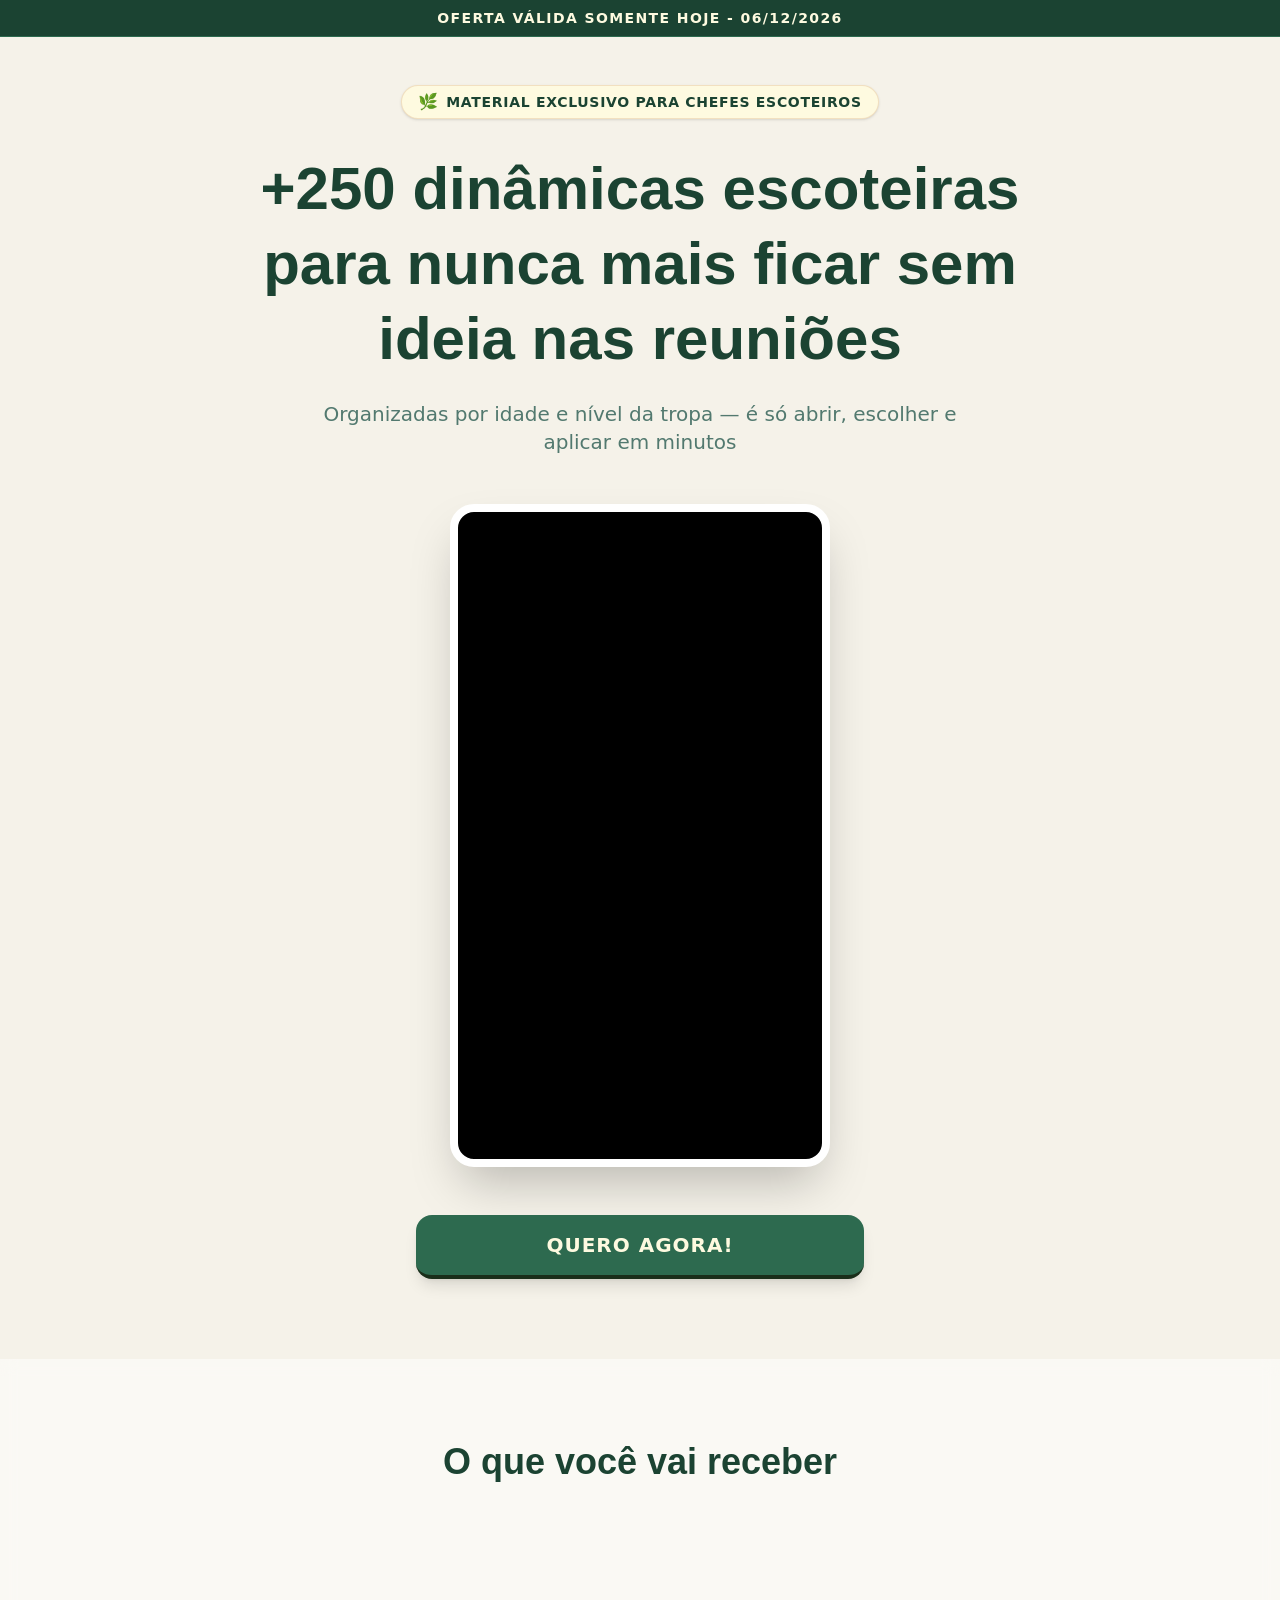
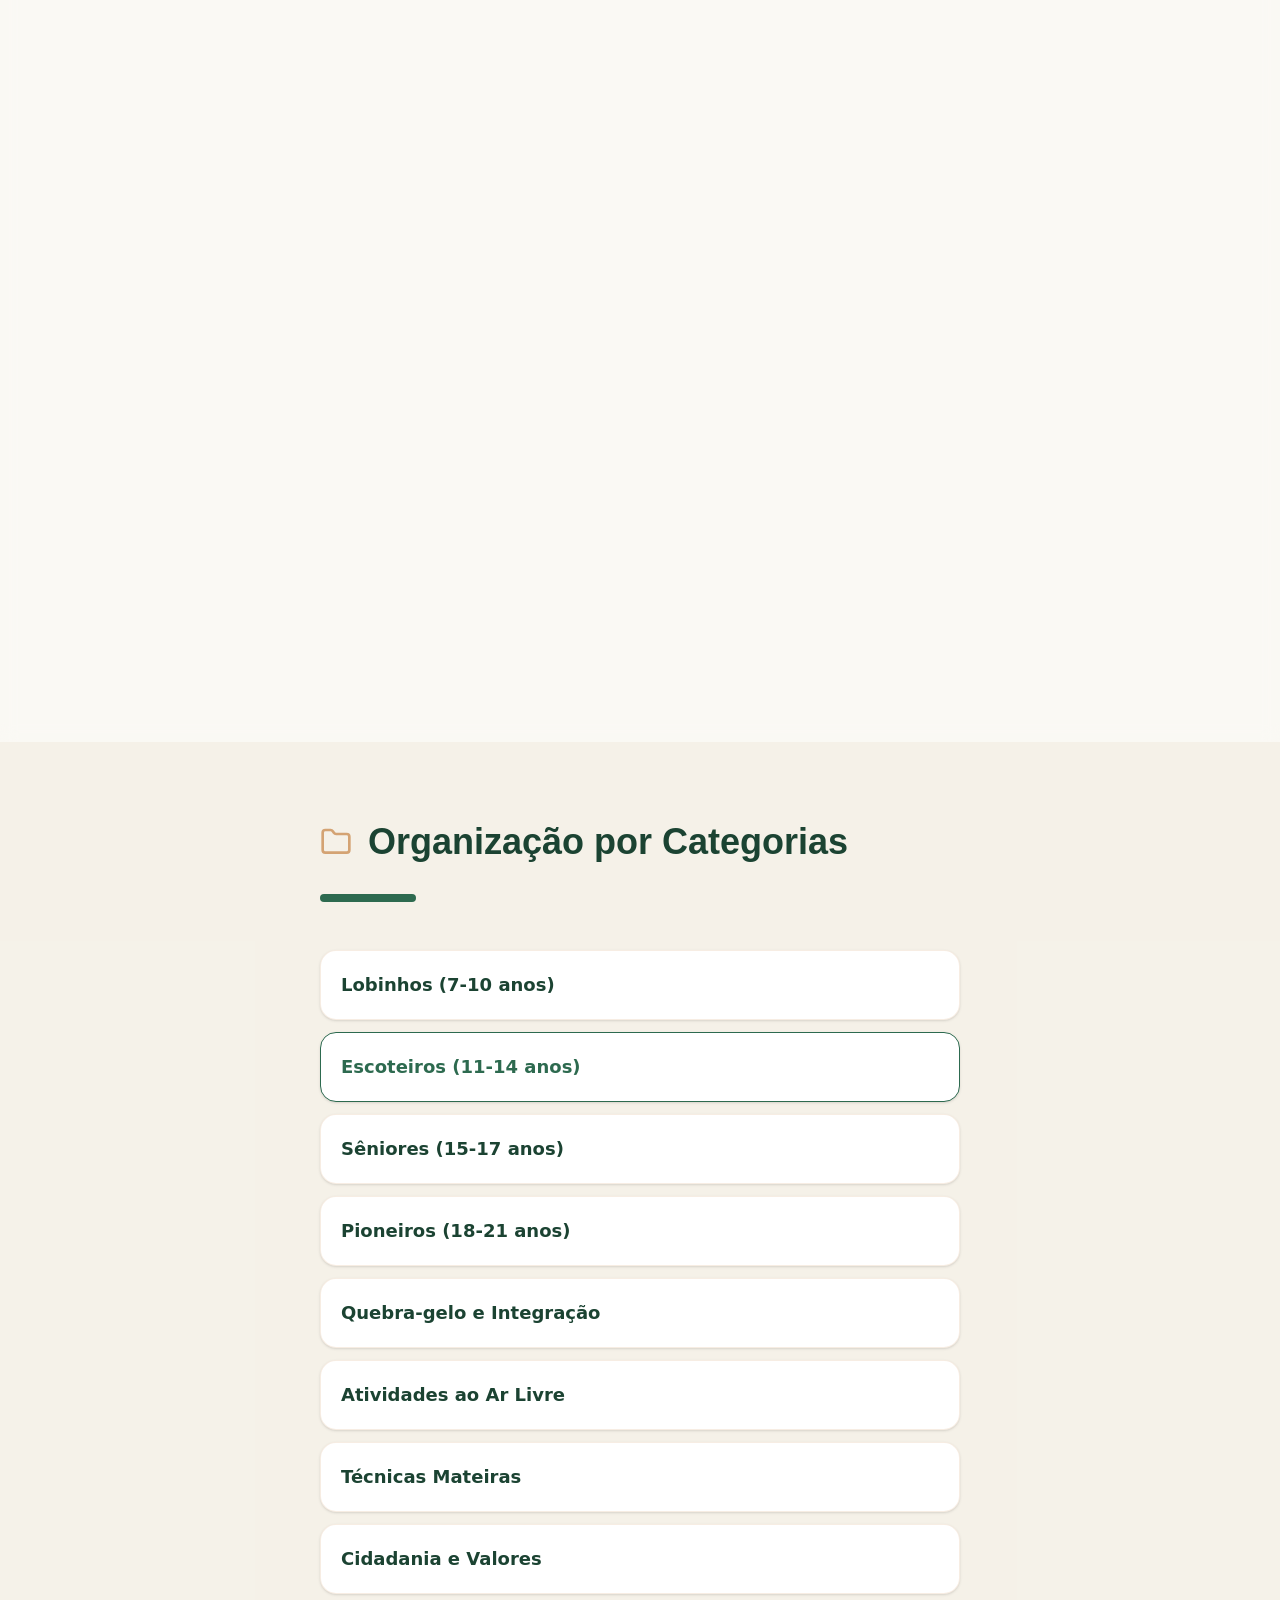
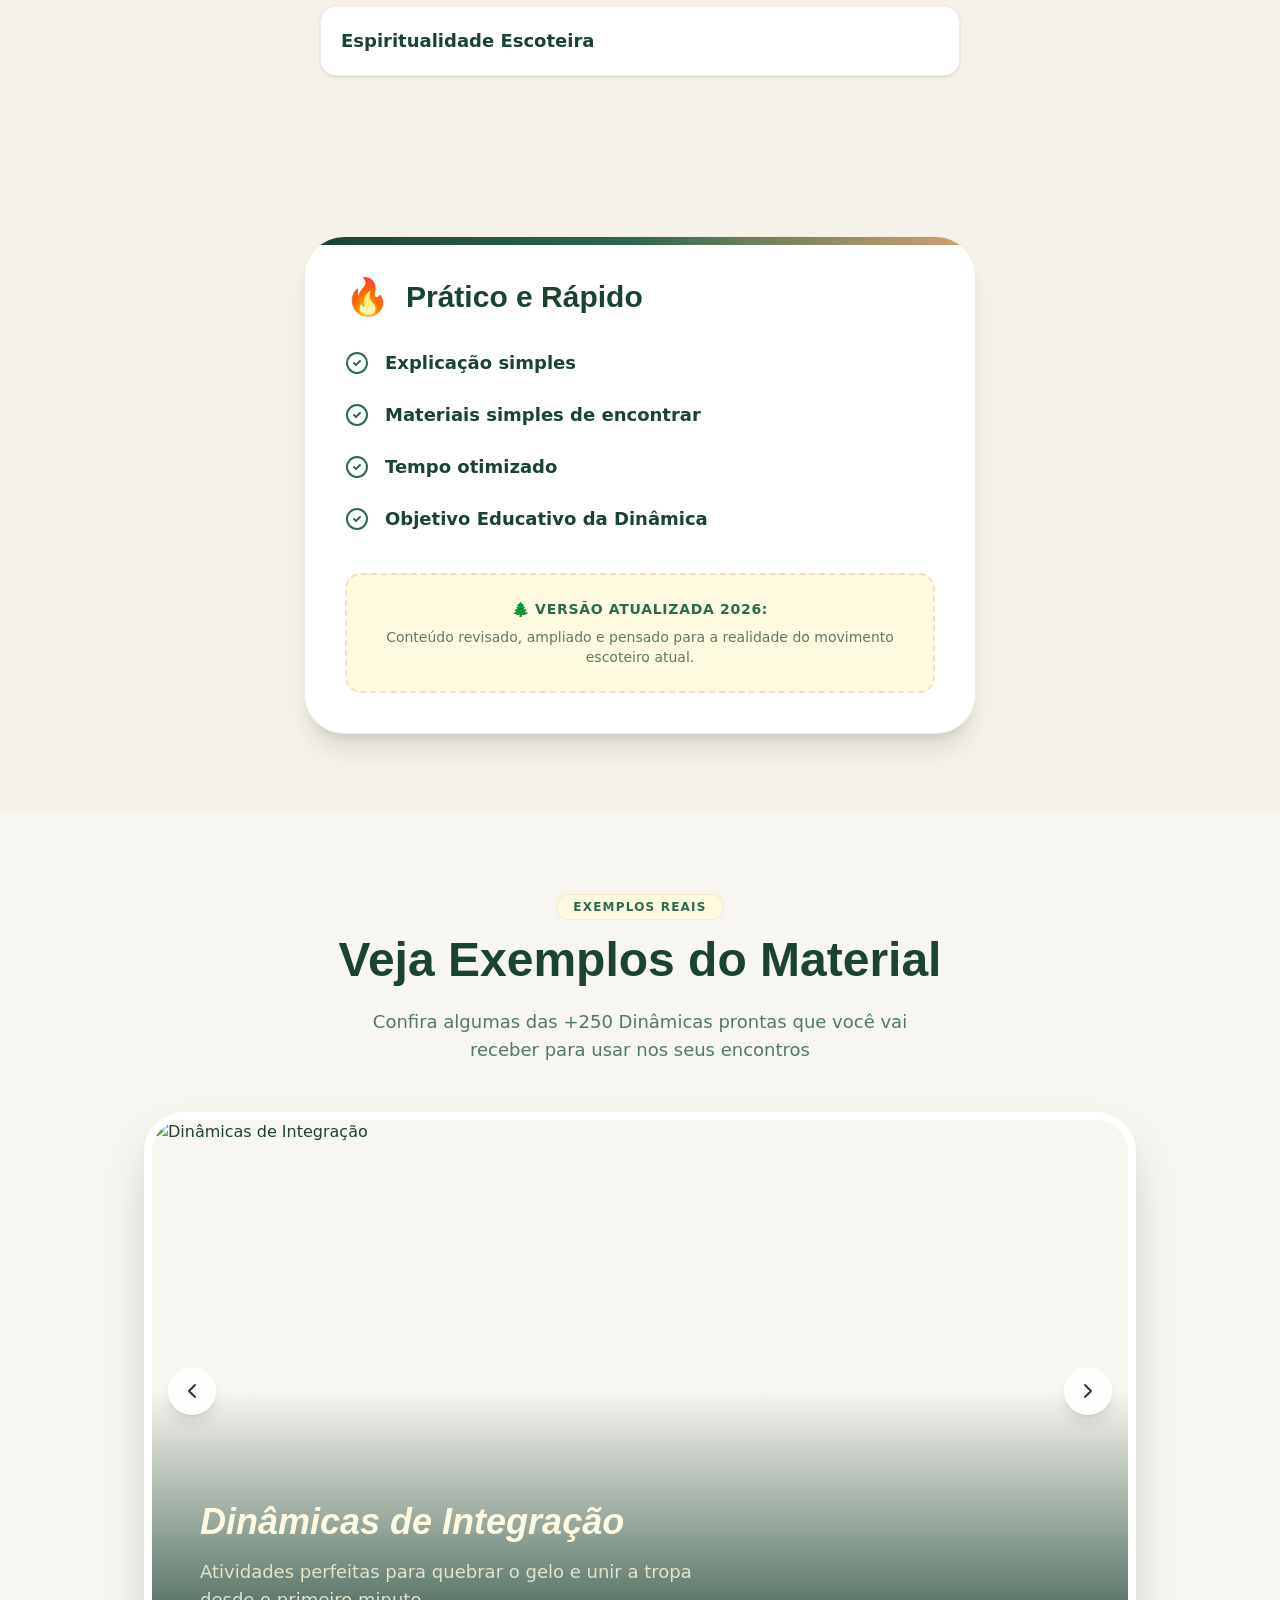
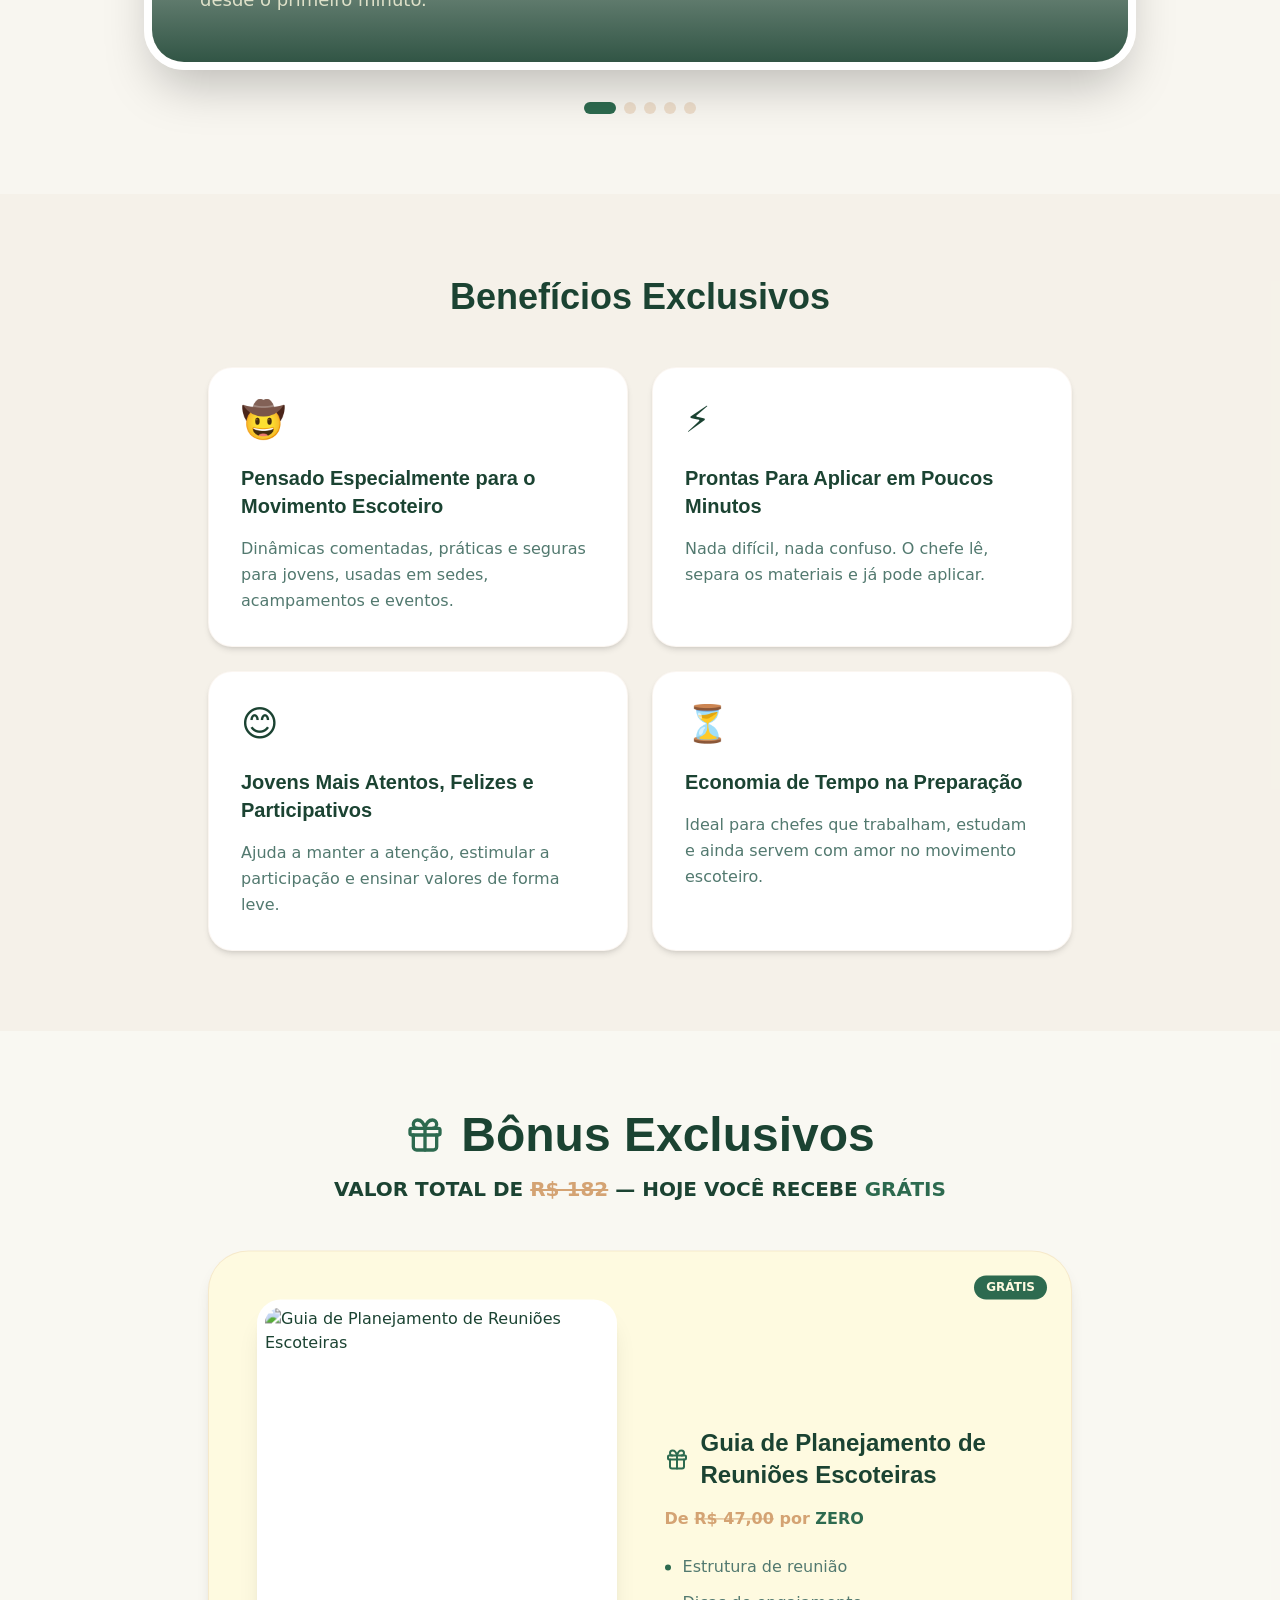
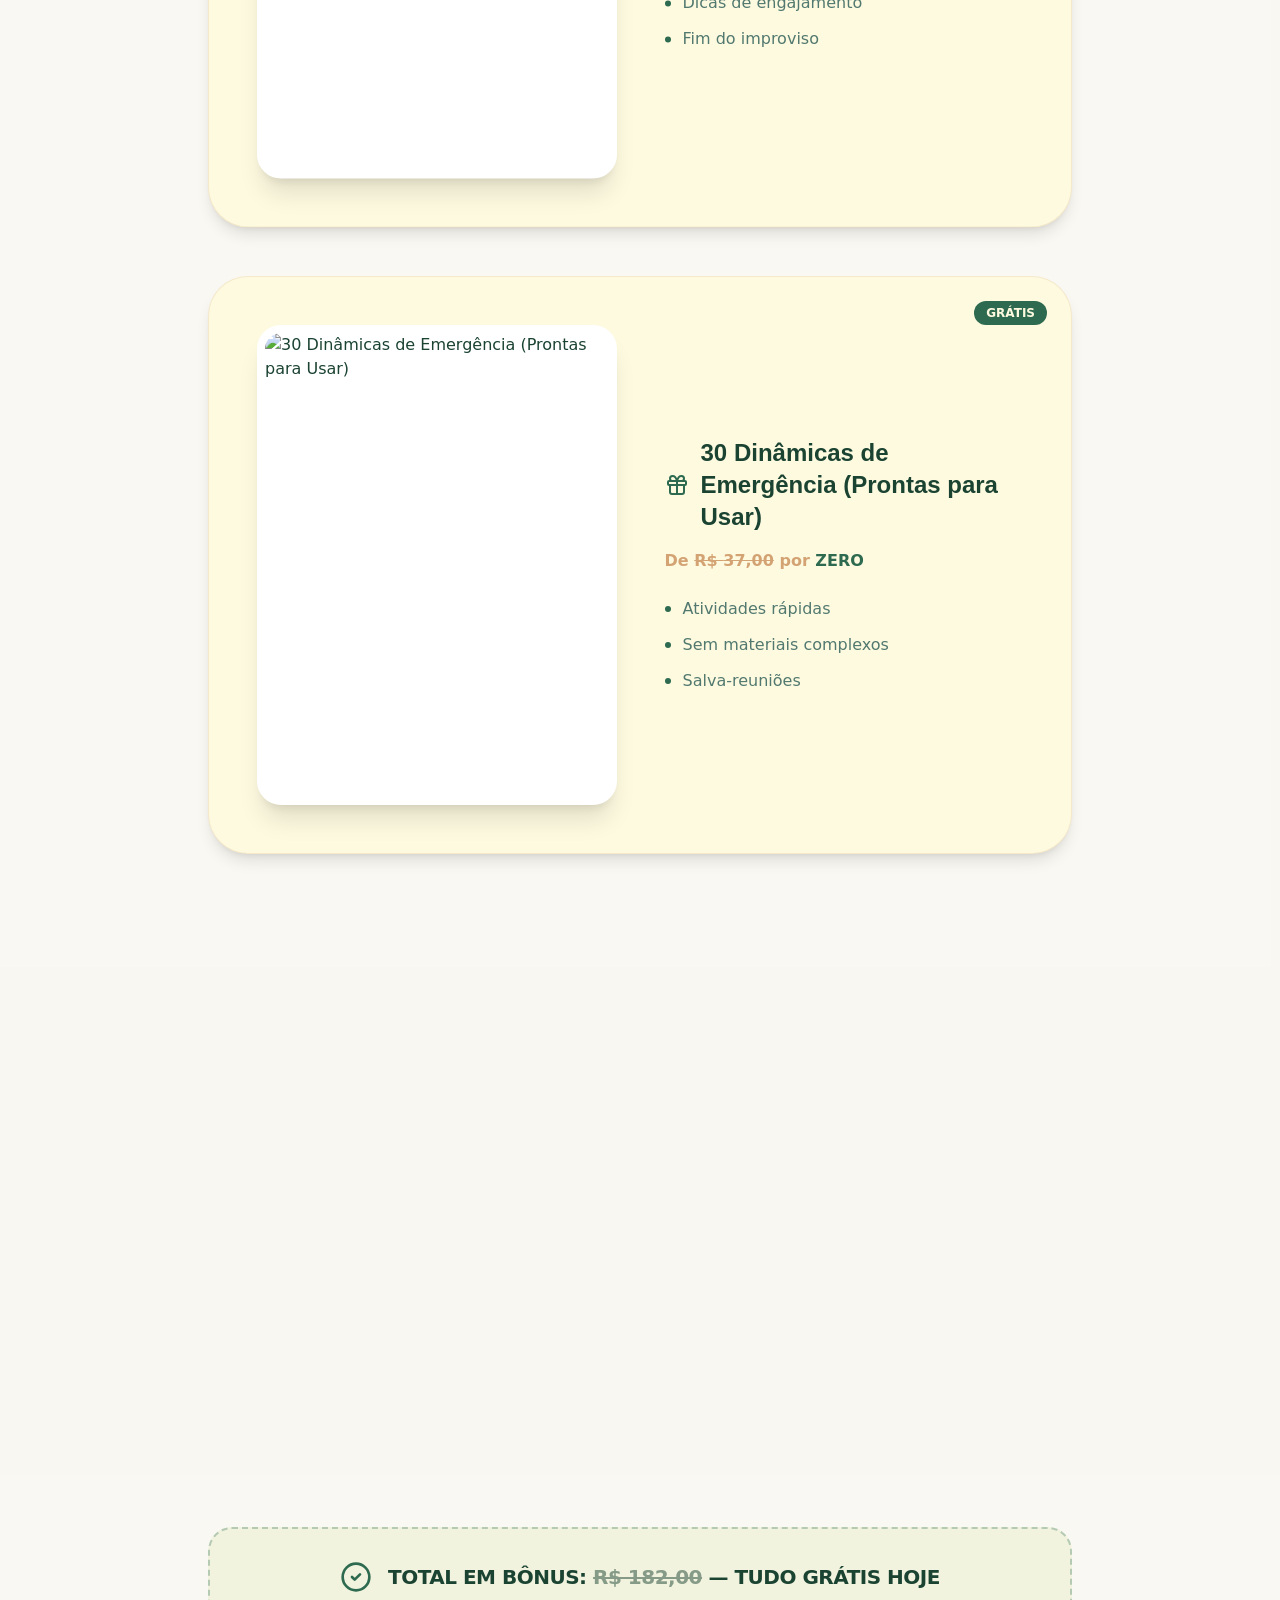
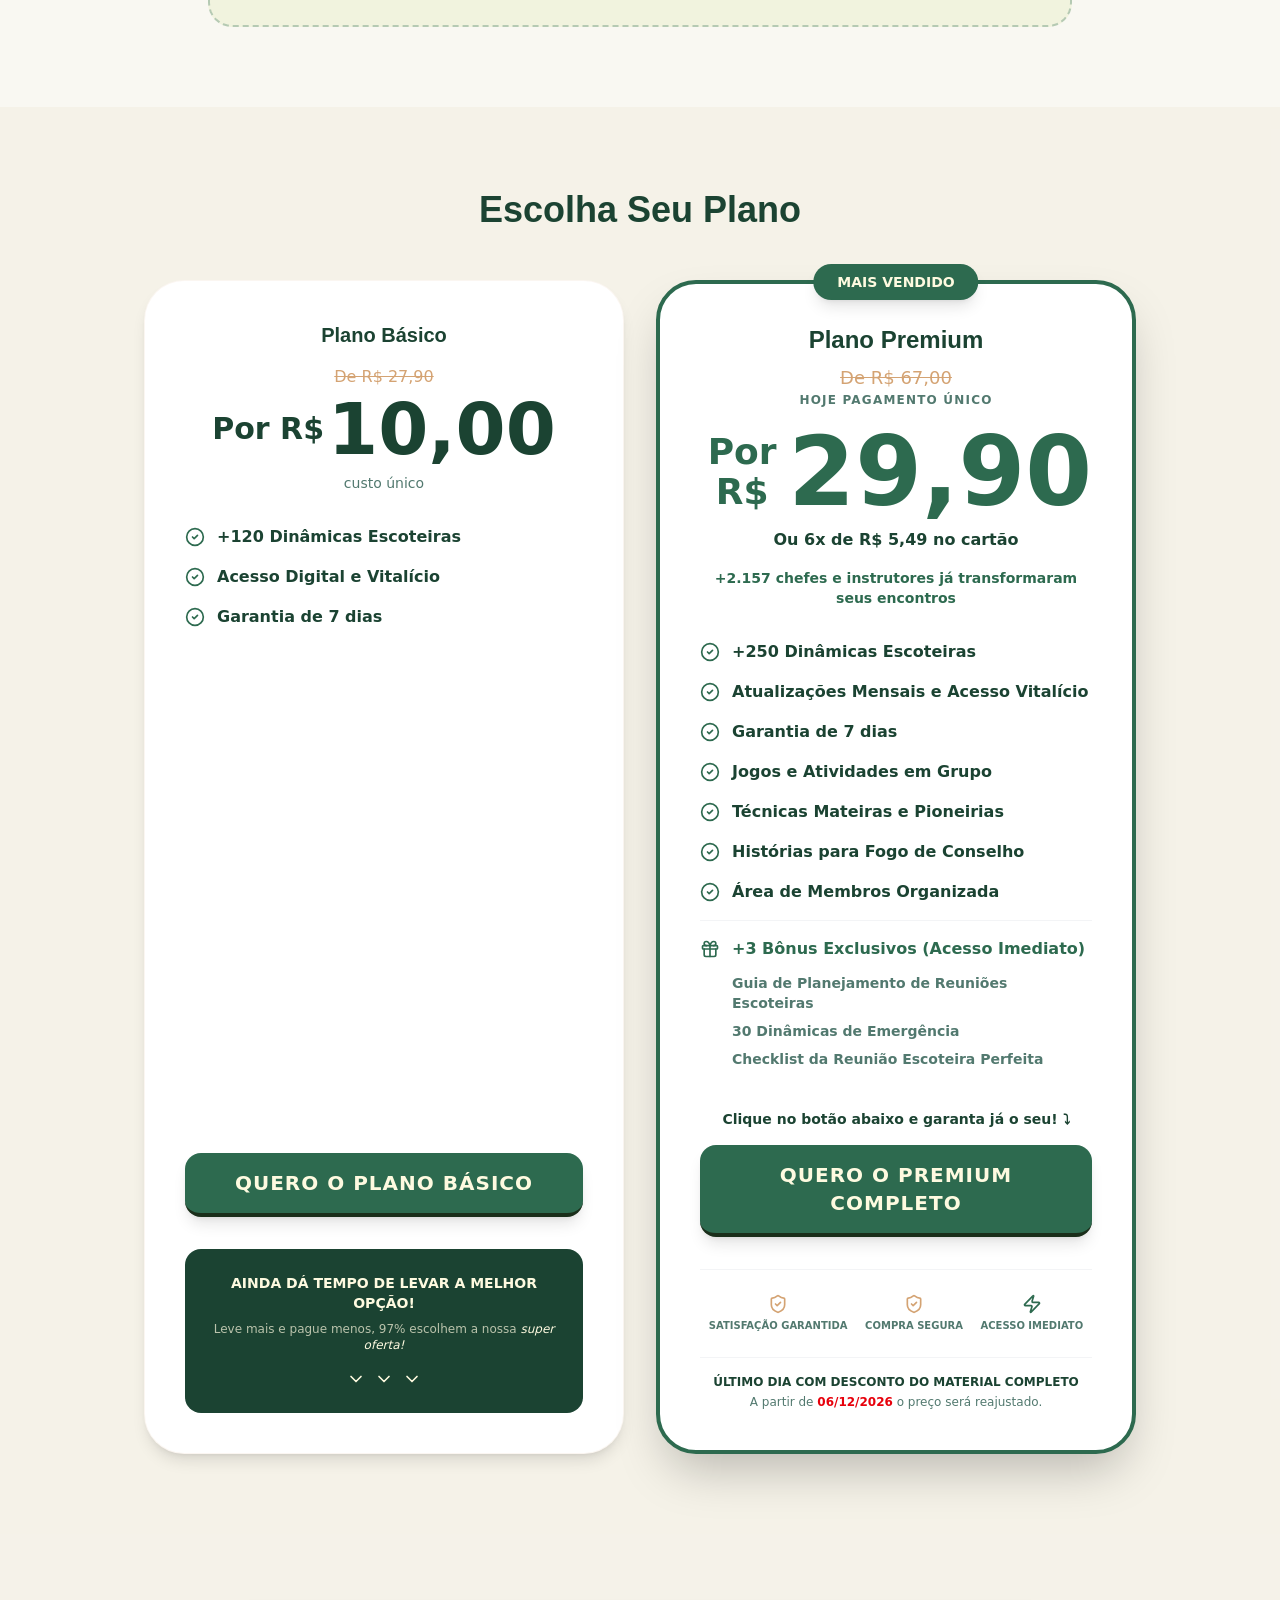
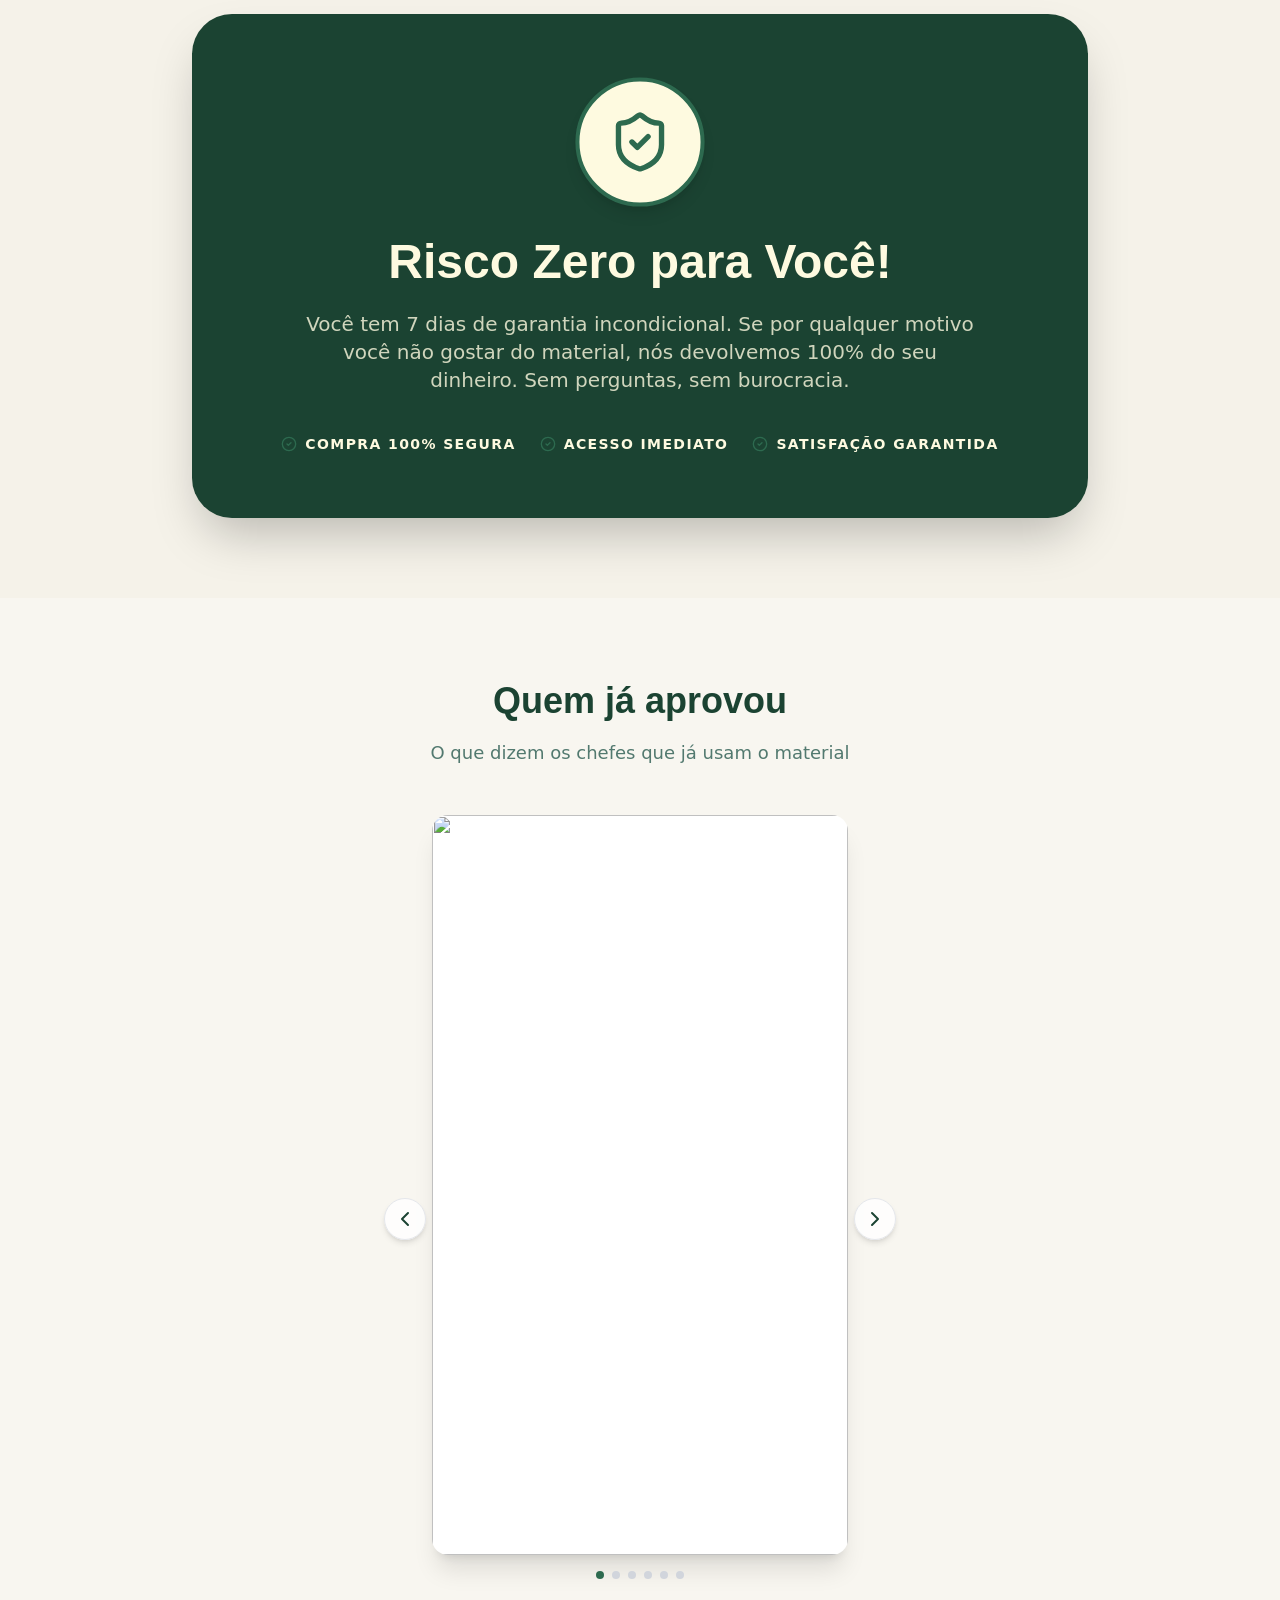
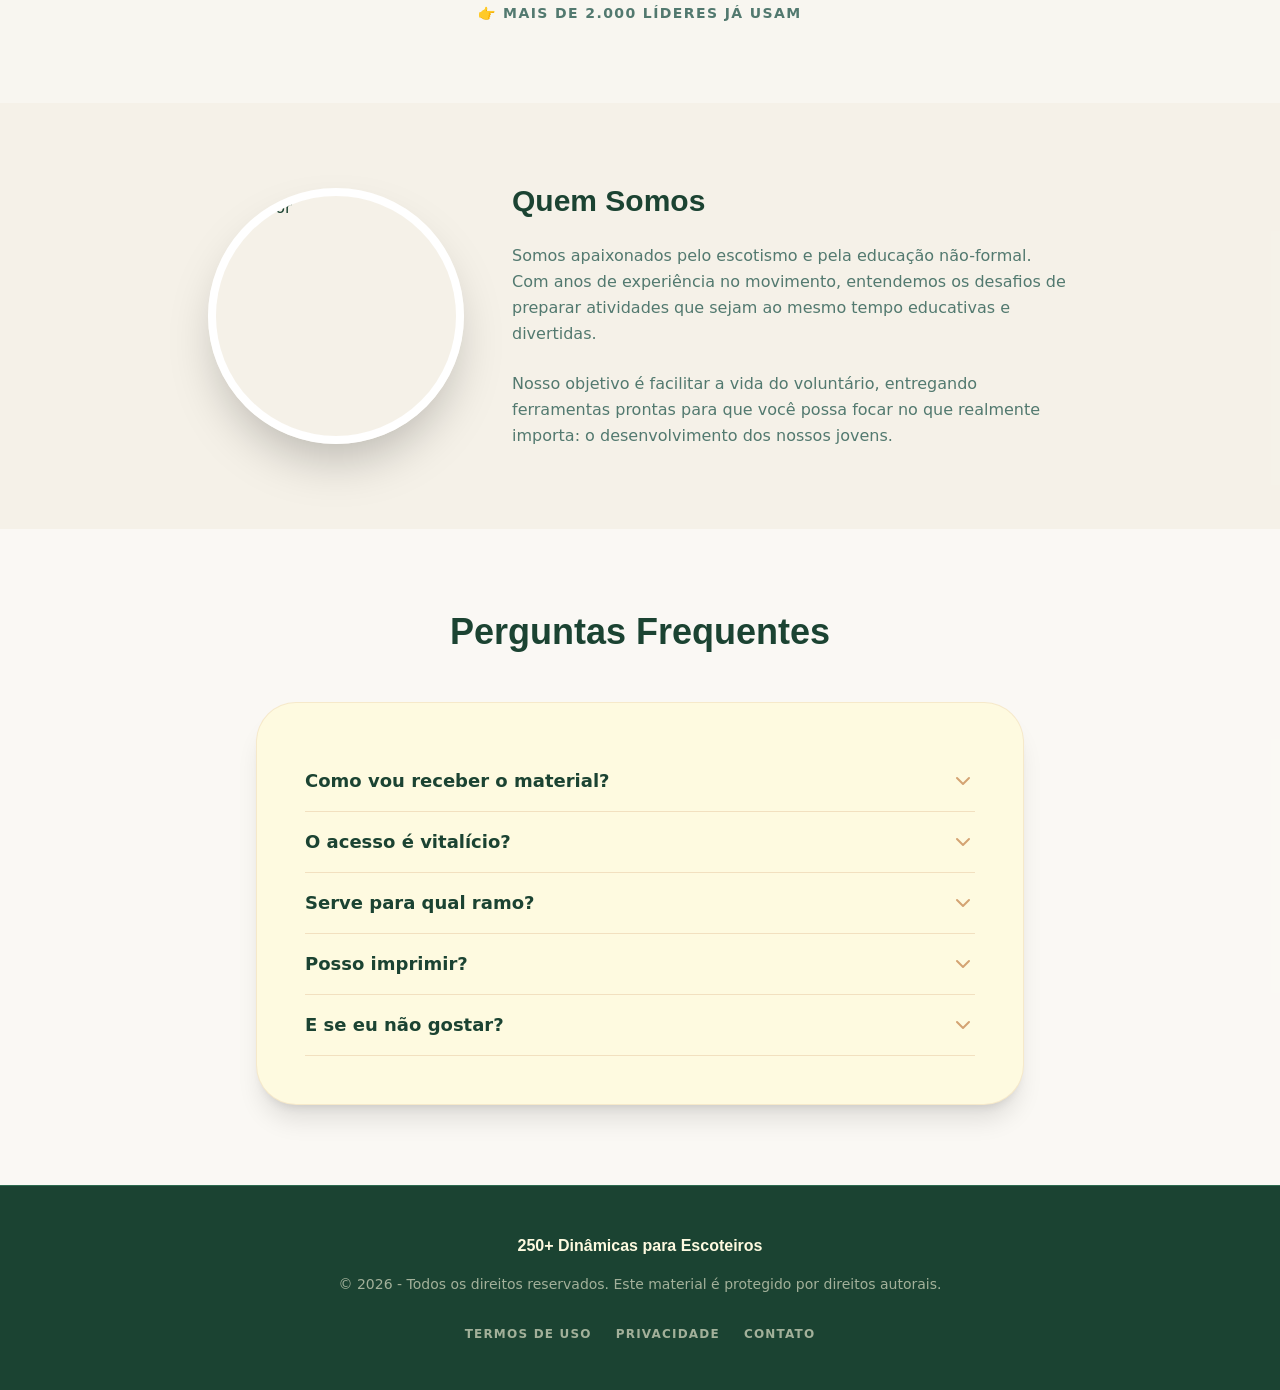
==== index.html.html @ 8466b850 "Add files via upload" ====
<!DOCTYPE html><html lang="en"><head>
    <meta charset="UTF-8">
    <meta name="viewport" content="width=device-width, initial-scale=1.0">
    <title>120+ Dinâmicas para Escoteiros</title>
    <script>!function(i,n){i._plt=i._plt||(n&&n.timeOrigin?n.timeOrigin+n.now():Date.now())}(window,performance);</script>
    <link rel="preload" href="https://scripts.converteai.net/bb614b68-524d-4b49-85cd-91b1f843fedb/players/69d94317f57b23cbc30e0a78/v4/embed.html">
    <link rel="preload" href="https://scripts.converteai.net/bb614b68-524d-4b49-85cd-91b1f843fedb/players/69d94317f57b23cbc30e0a78/v4/player.js" as="script">
    <link rel="preload" href="https://scripts.converteai.net/lib/js/smartplayer-wc/v4/smartplayer.js" as="script">
    <link rel="preload" href="https://cdn.converteai.net/bb614b68-524d-4b49-85cd-91b1f843fedb/69d94309b736c1af90331f6c/main.m3u8" as="fetch">
    <link rel="dns-prefetch" href="https://cdn.converteai.net">
    <link rel="dns-prefetch" href="https://scripts.converteai.net">
    <link rel="dns-prefetch" href="https://images.converteai.net">
    <link rel="dns-prefetch" href="https://api.vturb.com.br">
    <script type="text/javascript" id="scr_69d94317f57b23cbc30e0a78" src="js/player.js" async=""></script>
    <script type="module" crossorigin="" src="js/index-CB6QmzBo.js"></script>
    <link rel="stylesheet" crossorigin="" href="css/index-BQ4WrYMK.css">
  </head>
  <body>
    <div id="root"></div>
  


</body></html>
---- css/index-BQ4WrYMK.css ----
/*! tailwindcss v4.2.4 | MIT License | https://tailwindcss.com */@layer properties{@supports (((-webkit-hyphens:none)) and (not (margin-trim:inline))) or ((-moz-orient:inline) and (not (color:rgb(from red r g b)))){*,:before,:after,::backdrop{--tw-translate-x:0;--tw-translate-y:0;--tw-translate-z:0;--tw-rotate-x:initial;--tw-rotate-y:initial;--tw-rotate-z:initial;--tw-skew-x:initial;--tw-skew-y:initial;--tw-space-y-reverse:0;--tw-border-style:solid;--tw-gradient-position:initial;--tw-gradient-from:#0000;--tw-gradient-via:#0000;--tw-gradient-to:#0000;--tw-gradient-stops:initial;--tw-gradient-via-stops:initial;--tw-gradient-from-position:0%;--tw-gradient-via-position:50%;--tw-gradient-to-position:100%;--tw-leading:initial;--tw-font-weight:initial;--tw-tracking:initial;--tw-shadow:0 0 #0000;--tw-shadow-color:initial;--tw-shadow-alpha:100%;--tw-inset-shadow:0 0 #0000;--tw-inset-shadow-color:initial;--tw-inset-shadow-alpha:100%;--tw-ring-color:initial;--tw-ring-shadow:0 0 #0000;--tw-inset-ring-color:initial;--tw-inset-ring-shadow:0 0 #0000;--tw-ring-inset:initial;--tw-ring-offset-width:0px;--tw-ring-offset-color:#fff;--tw-ring-offset-shadow:0 0 #0000;--tw-backdrop-blur:initial;--tw-backdrop-brightness:initial;--tw-backdrop-contrast:initial;--tw-backdrop-grayscale:initial;--tw-backdrop-hue-rotate:initial;--tw-backdrop-invert:initial;--tw-backdrop-opacity:initial;--tw-backdrop-saturate:initial;--tw-backdrop-sepia:initial;--tw-scale-x:1;--tw-scale-y:1;--tw-scale-z:1}}}@layer theme{:root,:host{--font-sans:"Inter", ui-sans-serif, system-ui, sans-serif;--font-mono:ui-monospace, SFMono-Regular, Menlo, Monaco, Consolas, "Liberation Mono", "Courier New", monospace;--color-red-600:oklch(57.7% .245 27.325);--color-green-50:oklch(98.2% .018 155.826);--color-green-100:oklch(96.2% .044 156.743);--color-gray-100:oklch(96.7% .003 264.542);--color-gray-200:oklch(92.8% .006 264.531);--color-gray-300:oklch(87.2% .01 258.338);--color-gray-400:oklch(70.7% .022 261.325);--color-black:#000;--color-white:#fff;--spacing:.25rem;--container-md:28rem;--container-lg:32rem;--container-xl:36rem;--container-2xl:42rem;--container-3xl:48rem;--container-4xl:56rem;--container-5xl:64rem;--text-xs:.75rem;--text-xs--line-height:calc(1 / .75);--text-sm:.875rem;--text-sm--line-height:calc(1.25 / .875);--text-base:1rem;--text-base--line-height: 1.5 ;--text-lg:1.125rem;--text-lg--line-height:calc(1.75 / 1.125);--text-xl:1.25rem;--text-xl--line-height:calc(1.75 / 1.25);--text-2xl:1.5rem;--text-2xl--line-height:calc(2 / 1.5);--text-3xl:1.875rem;--text-3xl--line-height: 1.2 ;--text-4xl:2.25rem;--text-4xl--line-height:calc(2.5 / 2.25);--text-5xl:3rem;--text-5xl--line-height:1;--text-6xl:3.75rem;--text-6xl--line-height:1;--text-7xl:4.5rem;--text-7xl--line-height:1;--text-8xl:6rem;--text-8xl--line-height:1;--font-weight-medium:500;--font-weight-bold:700;--font-weight-black:900;--tracking-tight:-.025em;--tracking-wider:.05em;--tracking-widest:.1em;--leading-tight:1.25;--leading-relaxed:1.625;--radius-lg:.5rem;--radius-xl:.75rem;--radius-2xl:1rem;--radius-3xl:1.5rem;--blur-sm:8px;--default-transition-duration:.15s;--default-transition-timing-function:cubic-bezier(.4, 0, .2, 1);--default-font-family:var(--font-sans);--default-mono-font-family:var(--font-mono);--font-display:"Outfit", sans-serif}}@layer base{*,:after,:before,::backdrop{box-sizing:border-box;border:0 solid;margin:0;padding:0}::file-selector-button{box-sizing:border-box;border:0 solid;margin:0;padding:0}html,:host{-webkit-text-size-adjust:100%;-moz-tab-size:4;tab-size:4;line-height:1.5;font-family:var(--default-font-family,ui-sans-serif, system-ui, sans-serif, "Apple Color Emoji", "Segoe UI Emoji", "Segoe UI Symbol", "Noto Color Emoji");font-feature-settings:var(--default-font-feature-settings,normal);font-variation-settings:var(--default-font-variation-settings,normal);-webkit-tap-highlight-color:transparent}hr{height:0;color:inherit;border-top-width:1px}abbr:where([title]){-webkit-text-decoration:underline dotted;text-decoration:underline dotted}h1,h2,h3,h4,h5,h6{font-size:inherit;font-weight:inherit}a{color:inherit;-webkit-text-decoration:inherit;text-decoration:inherit}b,strong{font-weight:bolder}code,kbd,samp,pre{font-family:var(--default-mono-font-family,ui-monospace, SFMono-Regular, Menlo, Monaco, Consolas, "Liberation Mono", "Courier New", monospace);font-feature-settings:var(--default-mono-font-feature-settings,normal);font-variation-settings:var(--default-mono-font-variation-settings,normal);font-size:1em}small{font-size:80%}sub,sup{vertical-align:baseline;font-size:75%;line-height:0;position:relative}sub{bottom:-.25em}sup{top:-.5em}table{text-indent:0;border-color:inherit;border-collapse:collapse}:-moz-focusring{outline:auto}progress{vertical-align:baseline}summary{display:list-item}ol,ul,menu{list-style:none}img,svg,video,canvas,audio,iframe,embed,object{vertical-align:middle;display:block}img,video{max-width:100%;height:auto}button,input,select,optgroup,textarea{font:inherit;font-feature-settings:inherit;font-variation-settings:inherit;letter-spacing:inherit;color:inherit;opacity:1;background-color:#0000;border-radius:0}::file-selector-button{font:inherit;font-feature-settings:inherit;font-variation-settings:inherit;letter-spacing:inherit;color:inherit;opacity:1;background-color:#0000;border-radius:0}:where(select:is([multiple],[size])) optgroup{font-weight:bolder}:where(select:is([multiple],[size])) optgroup option{padding-inline-start:20px}::file-selector-button{margin-inline-end:4px}::placeholder{opacity:1}@supports (not ((-webkit-appearance:-apple-pay-button))) or (contain-intrinsic-size:1px){::placeholder{color:currentColor}@supports (color:color-mix(in lab,red,red)){::placeholder{color:color-mix(in oklab,currentcolor 50%,transparent)}}}textarea{resize:vertical}::-webkit-search-decoration{-webkit-appearance:none}::-webkit-date-and-time-value{min-height:1lh;text-align:inherit}::-webkit-datetime-edit{display:inline-flex}::-webkit-datetime-edit-fields-wrapper{padding:0}::-webkit-datetime-edit{padding-block:0}::-webkit-datetime-edit-year-field{padding-block:0}::-webkit-datetime-edit-month-field{padding-block:0}::-webkit-datetime-edit-day-field{padding-block:0}::-webkit-datetime-edit-hour-field{padding-block:0}::-webkit-datetime-edit-minute-field{padding-block:0}::-webkit-datetime-edit-second-field{padding-block:0}::-webkit-datetime-edit-millisecond-field{padding-block:0}::-webkit-datetime-edit-meridiem-field{padding-block:0}::-webkit-calendar-picker-indicator{line-height:1}:-moz-ui-invalid{box-shadow:none}button,input:where([type=button],[type=reset],[type=submit]){-webkit-appearance:button;-moz-appearance:button;appearance:button}::file-selector-button{-webkit-appearance:button;-moz-appearance:button;appearance:button}::-webkit-inner-spin-button{height:auto}::-webkit-outer-spin-button{height:auto}[hidden]:where(:not([hidden=until-found])){display:none!important}body{color:#1b4332;background-color:#f5f2e9}}@layer components;@layer utilities{.pointer-events-none{pointer-events:none}.absolute{position:absolute}.fixed{position:fixed}.relative{position:relative}.inset-0{inset:calc(var(--spacing) * 0)}.-top-5{top:calc(var(--spacing) * -5)}.top-0{top:calc(var(--spacing) * 0)}.top-1\/2{top:50%}.top-3{top:calc(var(--spacing) * 3)}.top-4{top:calc(var(--spacing) * 4)}.right-0{right:calc(var(--spacing) * 0)}.right-2{right:calc(var(--spacing) * 2)}.right-3{right:calc(var(--spacing) * 3)}.right-4{right:calc(var(--spacing) * 4)}.left-0{left:calc(var(--spacing) * 0)}.left-1\/2{left:50%}.left-2{left:calc(var(--spacing) * 2)}.z-10{z-index:10}.z-20{z-index:20}.z-\[100\]{z-index:100}.mx-auto{margin-inline:auto}.mt-1{margin-top:calc(var(--spacing) * 1)}.mt-2{margin-top:calc(var(--spacing) * 2)}.mt-3{margin-top:calc(var(--spacing) * 3)}.mt-4{margin-top:calc(var(--spacing) * 4)}.mt-6{margin-top:calc(var(--spacing) * 6)}.mb-1{margin-bottom:calc(var(--spacing) * 1)}.mb-2{margin-bottom:calc(var(--spacing) * 2)}.mb-3{margin-bottom:calc(var(--spacing) * 3)}.mb-4{margin-bottom:calc(var(--spacing) * 4)}.mb-6{margin-bottom:calc(var(--spacing) * 6)}.mb-8{margin-bottom:calc(var(--spacing) * 8)}.mb-10{margin-bottom:calc(var(--spacing) * 10)}.flex{display:flex}.grid{display:grid}.inline-block{display:inline-block}.inline-flex{display:inline-flex}.aspect-\[3\/4\]{aspect-ratio:3/4}.aspect-\[4\/3\]{aspect-ratio:4/3}.aspect-\[9\/16\]{aspect-ratio:9/16}.h-1\.5{height:calc(var(--spacing) * 1.5)}.h-2{height:calc(var(--spacing) * 2)}.h-7{height:calc(var(--spacing) * 7)}.h-10{height:calc(var(--spacing) * 10)}.h-24{height:calc(var(--spacing) * 24)}.h-48{height:calc(var(--spacing) * 48)}.h-full{height:100%}.max-h-\[90vh\]{max-height:90vh}.min-h-screen{min-height:100vh}.w-1\.5{width:calc(var(--spacing) * 1.5)}.w-2{width:calc(var(--spacing) * 2)}.w-6{width:calc(var(--spacing) * 6)}.w-7{width:calc(var(--spacing) * 7)}.w-10{width:calc(var(--spacing) * 10)}.w-20{width:calc(var(--spacing) * 20)}.w-24{width:calc(var(--spacing) * 24)}.w-48{width:calc(var(--spacing) * 48)}.w-\[95\%\]{width:95%}.w-\[210px\]{width:210px}.w-full{width:100%}.max-w-2xl{max-width:var(--container-2xl)}.max-w-3xl{max-width:var(--container-3xl)}.max-w-4xl{max-width:var(--container-4xl)}.max-w-5xl{max-width:var(--container-5xl)}.max-w-\[320px\]{max-width:320px}.max-w-lg{max-width:var(--container-lg)}.max-w-xl{max-width:var(--container-xl)}.min-w-0{min-width:calc(var(--spacing) * 0)}.flex-shrink-0,.shrink-0{flex-shrink:0}.flex-grow{flex-grow:1}.-translate-x-1\/2{--tw-translate-x: -50% ;translate:var(--tw-translate-x) var(--tw-translate-y)}.-translate-y-1\/2{--tw-translate-y: -50% ;translate:var(--tw-translate-x) var(--tw-translate-y)}.rotate-45{rotate:45deg}.rotate-180{rotate:180deg}.transform{transform:var(--tw-rotate-x,) var(--tw-rotate-y,) var(--tw-rotate-z,) var(--tw-skew-x,) var(--tw-skew-y,)}.grid-cols-1{grid-template-columns:repeat(1,minmax(0,1fr))}.flex-col{flex-direction:column}.items-center{align-items:center}.items-stretch{align-items:stretch}.justify-around{justify-content:space-around}.justify-between{justify-content:space-between}.justify-center{justify-content:center}.justify-end{justify-content:flex-end}.gap-1{gap:calc(var(--spacing) * 1)}.gap-2{gap:calc(var(--spacing) * 2)}.gap-3{gap:calc(var(--spacing) * 3)}.gap-4{gap:calc(var(--spacing) * 4)}.gap-6{gap:calc(var(--spacing) * 6)}.gap-8{gap:calc(var(--spacing) * 8)}:where(.space-y-2>:not(:last-child)){--tw-space-y-reverse:0;margin-block-start:calc(calc(var(--spacing) * 2) * var(--tw-space-y-reverse));margin-block-end:calc(calc(var(--spacing) * 2) * calc(1 - var(--tw-space-y-reverse)))}:where(.space-y-3>:not(:last-child)){--tw-space-y-reverse:0;margin-block-start:calc(calc(var(--spacing) * 3) * var(--tw-space-y-reverse));margin-block-end:calc(calc(var(--spacing) * 3) * calc(1 - var(--tw-space-y-reverse)))}:where(.space-y-4>:not(:last-child)){--tw-space-y-reverse:0;margin-block-start:calc(calc(var(--spacing) * 4) * var(--tw-space-y-reverse));margin-block-end:calc(calc(var(--spacing) * 4) * calc(1 - var(--tw-space-y-reverse)))}:where(.space-y-8>:not(:last-child)){--tw-space-y-reverse:0;margin-block-start:calc(calc(var(--spacing) * 8) * var(--tw-space-y-reverse));margin-block-end:calc(calc(var(--spacing) * 8) * calc(1 - var(--tw-space-y-reverse)))}.truncate{text-overflow:ellipsis;white-space:nowrap;overflow:hidden}.overflow-hidden{overflow:hidden}.overflow-y-auto{overflow-y:auto}.rounded-2xl{border-radius:var(--radius-2xl)}.rounded-3xl{border-radius:var(--radius-3xl)}.rounded-\[32px\]{border-radius:32px}.rounded-full{border-radius:3.40282e38px}.rounded-lg{border-radius:var(--radius-lg)}.rounded-xl{border-radius:var(--radius-xl)}.border{border-style:var(--tw-border-style);border-width:1px}.border-2{border-style:var(--tw-border-style);border-width:2px}.border-4{border-style:var(--tw-border-style);border-width:4px}.border-t{border-top-style:var(--tw-border-style);border-top-width:1px}.border-b{border-bottom-style:var(--tw-border-style);border-bottom-width:1px}.border-b-4{border-bottom-style:var(--tw-border-style);border-bottom-width:4px}.border-dashed{--tw-border-style:dashed;border-style:dashed}.border-\[\#1a2e1a\]{border-color:#1a2e1a}.border-\[\#2d6a4f\]{border-color:#2d6a4f}.border-\[\#2d6a4f\]\/30{border-color:#2d6a4f4d}.border-\[\#d4a373\]\/10{border-color:#d4a3731a}.border-\[\#d4a373\]\/20{border-color:#d4a37333}.border-\[\#d4a373\]\/30{border-color:#d4a3734d}.border-gray-100{border-color:var(--color-gray-100)}.border-gray-200{border-color:var(--color-gray-200)}.border-white{border-color:var(--color-white)}.bg-\[\#1b4332\]{background-color:#1b4332}.bg-\[\#1b4332\]\/80{background-color:#1b4332cc}.bg-\[\#2d6a4f\]{background-color:#2d6a4f}.bg-\[\#d4a373\]{background-color:#d4a373}.bg-\[\#d4a373\]\/30{background-color:#d4a3734d}.bg-\[\#e9edc9\]\/50{background-color:#e9edc980}.bg-\[\#f5f2e9\]{background-color:#f5f2e9}.bg-\[\#f5f2e9\]\/50{background-color:#f5f2e980}.bg-\[\#f5f2e9\]\/70{background-color:#f5f2e9b3}.bg-\[\#f5f2e9\]\/80{background-color:#f5f2e9cc}.bg-\[\#fefae0\]{background-color:#fefae0}.bg-black{background-color:var(--color-black)}.bg-gray-300{background-color:var(--color-gray-300)}.bg-green-50{background-color:var(--color-green-50)}.bg-white{background-color:var(--color-white)}.bg-white\/30{background-color:#ffffff4d}@supports (color:color-mix(in lab,red,red)){.bg-white\/30{background-color:color-mix(in oklab,var(--color-white) 30%,transparent)}}.bg-white\/40{background-color:#fff6}@supports (color:color-mix(in lab,red,red)){.bg-white\/40{background-color:color-mix(in oklab,var(--color-white) 40%,transparent)}}.bg-white\/50{background-color:#ffffff80}@supports (color:color-mix(in lab,red,red)){.bg-white\/50{background-color:color-mix(in oklab,var(--color-white) 50%,transparent)}}.bg-white\/80{background-color:#fffc}@supports (color:color-mix(in lab,red,red)){.bg-white\/80{background-color:color-mix(in oklab,var(--color-white) 80%,transparent)}}.bg-white\/90{background-color:#ffffffe6}@supports (color:color-mix(in lab,red,red)){.bg-white\/90{background-color:color-mix(in oklab,var(--color-white) 90%,transparent)}}.bg-white\/95{background-color:#fffffff2}@supports (color:color-mix(in lab,red,red)){.bg-white\/95{background-color:color-mix(in oklab,var(--color-white) 95%,transparent)}}.bg-gradient-to-r{--tw-gradient-position:to right in oklab;background-image:linear-gradient(var(--tw-gradient-stops))}.bg-gradient-to-t{--tw-gradient-position:to top in oklab;background-image:linear-gradient(var(--tw-gradient-stops))}.from-\[\#1b4332\]{--tw-gradient-from:#1b4332;--tw-gradient-stops:var(--tw-gradient-via-stops,var(--tw-gradient-position), var(--tw-gradient-from) var(--tw-gradient-from-position), var(--tw-gradient-to) var(--tw-gradient-to-position))}.from-\[\#1b4332\]\/90{--tw-gradient-from:oklab(34.8382% -.0524018 .0156621/.9);--tw-gradient-stops:var(--tw-gradient-via-stops,var(--tw-gradient-position), var(--tw-gradient-from) var(--tw-gradient-from-position), var(--tw-gradient-to) var(--tw-gradient-to-position))}.via-\[\#2d6a4f\]{--tw-gradient-via:#2d6a4f;--tw-gradient-via-stops:var(--tw-gradient-position), var(--tw-gradient-from) var(--tw-gradient-from-position), var(--tw-gradient-via) var(--tw-gradient-via-position), var(--tw-gradient-to) var(--tw-gradient-to-position);--tw-gradient-stops:var(--tw-gradient-via-stops)}.via-transparent{--tw-gradient-via:transparent;--tw-gradient-via-stops:var(--tw-gradient-position), var(--tw-gradient-from) var(--tw-gradient-from-position), var(--tw-gradient-via) var(--tw-gradient-via-position), var(--tw-gradient-to) var(--tw-gradient-to-position);--tw-gradient-stops:var(--tw-gradient-via-stops)}.to-\[\#d4a373\]{--tw-gradient-to:#d4a373;--tw-gradient-stops:var(--tw-gradient-via-stops,var(--tw-gradient-position), var(--tw-gradient-from) var(--tw-gradient-from-position), var(--tw-gradient-to) var(--tw-gradient-to-position))}.to-transparent{--tw-gradient-to:transparent;--tw-gradient-stops:var(--tw-gradient-via-stops,var(--tw-gradient-position), var(--tw-gradient-from) var(--tw-gradient-from-position), var(--tw-gradient-to) var(--tw-gradient-to-position))}.object-contain{object-fit:contain}.object-cover{object-fit:cover}.p-1{padding:calc(var(--spacing) * 1)}.p-2{padding:calc(var(--spacing) * 2)}.p-4{padding:calc(var(--spacing) * 4)}.p-5{padding:calc(var(--spacing) * 5)}.p-6{padding:calc(var(--spacing) * 6)}.p-8{padding:calc(var(--spacing) * 8)}.px-2{padding-inline:calc(var(--spacing) * 2)}.px-3{padding-inline:calc(var(--spacing) * 3)}.px-4{padding-inline:calc(var(--spacing) * 4)}.px-5{padding-inline:calc(var(--spacing) * 5)}.px-6{padding-inline:calc(var(--spacing) * 6)}.px-12{padding-inline:calc(var(--spacing) * 12)}.py-1{padding-block:calc(var(--spacing) * 1)}.py-1\.5{padding-block:calc(var(--spacing) * 1.5)}.py-2{padding-block:calc(var(--spacing) * 2)}.py-4{padding-block:calc(var(--spacing) * 4)}.py-10{padding-block:calc(var(--spacing) * 10)}.py-16{padding-block:calc(var(--spacing) * 16)}.pt-4{padding-top:calc(var(--spacing) * 4)}.pt-8{padding-top:calc(var(--spacing) * 8)}.pb-16{padding-bottom:calc(var(--spacing) * 16)}.pl-8{padding-left:calc(var(--spacing) * 8)}.text-center{text-align:center}.text-left{text-align:left}.font-display{font-family:var(--font-display)}.font-sans{font-family:var(--font-sans)}.text-2xl{font-size:var(--text-2xl);line-height:var(--tw-leading,var(--text-2xl--line-height))}.text-3xl{font-size:var(--text-3xl);line-height:var(--tw-leading,var(--text-3xl--line-height))}.text-6xl{font-size:var(--text-6xl);line-height:var(--tw-leading,var(--text-6xl--line-height))}.text-7xl{font-size:var(--text-7xl);line-height:var(--tw-leading,var(--text-7xl--line-height))}.text-base{font-size:var(--text-base);line-height:var(--tw-leading,var(--text-base--line-height))}.text-lg{font-size:var(--text-lg);line-height:var(--tw-leading,var(--text-lg--line-height))}.text-sm{font-size:var(--text-sm);line-height:var(--tw-leading,var(--text-sm--line-height))}.text-xl{font-size:var(--text-xl);line-height:var(--tw-leading,var(--text-xl--line-height))}.text-xs{font-size:var(--text-xs);line-height:var(--tw-leading,var(--text-xs--line-height))}.text-\[8px\]{font-size:8px}.text-\[9px\]{font-size:9px}.text-\[10px\]{font-size:10px}.leading-relaxed{--tw-leading:var(--leading-relaxed);line-height:var(--leading-relaxed)}.leading-tight{--tw-leading:var(--leading-tight);line-height:var(--leading-tight)}.font-black{--tw-font-weight:var(--font-weight-black);font-weight:var(--font-weight-black)}.font-bold{--tw-font-weight:var(--font-weight-bold);font-weight:var(--font-weight-bold)}.font-medium{--tw-font-weight:var(--font-weight-medium);font-weight:var(--font-weight-medium)}.tracking-tight{--tw-tracking:var(--tracking-tight);letter-spacing:var(--tracking-tight)}.tracking-wider{--tw-tracking:var(--tracking-wider);letter-spacing:var(--tracking-wider)}.tracking-widest{--tw-tracking:var(--tracking-widest);letter-spacing:var(--tracking-widest)}.whitespace-nowrap{white-space:nowrap}.text-\[\#1b4332\]{color:#1b4332}.text-\[\#1b4332\]\/70{color:#1b4332b3}.text-\[\#2d6a4f\]{color:#2d6a4f}.text-\[\#52796f\]{color:#52796f}.text-\[\#d4a373\]{color:#d4a373}.text-\[\#fefae0\]{color:#fefae0}.text-\[\#fefae0\]\/60{color:#fefae099}.text-\[\#fefae0\]\/70{color:#fefae0b3}.text-\[\#fefae0\]\/80{color:#fefae0cc}.text-gray-400{color:var(--color-gray-400)}.text-green-100{color:var(--color-green-100)}.text-red-600{color:var(--color-red-600)}.text-white{color:var(--color-white)}.uppercase{text-transform:uppercase}.italic{font-style:italic}.line-through{text-decoration-line:line-through}.underline{text-decoration-line:underline}.underline-offset-4{text-underline-offset:4px}.opacity-10{opacity:.1}.opacity-50{opacity:.5}.shadow-2xl{--tw-shadow:0 25px 50px -12px var(--tw-shadow-color,#00000040);box-shadow:var(--tw-inset-shadow),var(--tw-inset-ring-shadow),var(--tw-ring-offset-shadow),var(--tw-ring-shadow),var(--tw-shadow)}.shadow-inner{--tw-shadow:inset 0 2px 4px 0 var(--tw-shadow-color,#0000000d);box-shadow:var(--tw-inset-shadow),var(--tw-inset-ring-shadow),var(--tw-ring-offset-shadow),var(--tw-ring-shadow),var(--tw-shadow)}.shadow-lg{--tw-shadow:0 10px 15px -3px var(--tw-shadow-color,#0000001a), 0 4px 6px -4px var(--tw-shadow-color,#0000001a);box-shadow:var(--tw-inset-shadow),var(--tw-inset-ring-shadow),var(--tw-ring-offset-shadow),var(--tw-ring-shadow),var(--tw-shadow)}.shadow-md{--tw-shadow:0 4px 6px -1px var(--tw-shadow-color,#0000001a), 0 2px 4px -2px var(--tw-shadow-color,#0000001a);box-shadow:var(--tw-inset-shadow),var(--tw-inset-ring-shadow),var(--tw-ring-offset-shadow),var(--tw-ring-shadow),var(--tw-shadow)}.shadow-sm{--tw-shadow:0 1px 3px 0 var(--tw-shadow-color,#0000001a), 0 1px 2px -1px var(--tw-shadow-color,#0000001a);box-shadow:var(--tw-inset-shadow),var(--tw-inset-ring-shadow),var(--tw-ring-offset-shadow),var(--tw-ring-shadow),var(--tw-shadow)}.shadow-xl{--tw-shadow:0 20px 25px -5px var(--tw-shadow-color,#0000001a), 0 8px 10px -6px var(--tw-shadow-color,#0000001a);box-shadow:var(--tw-inset-shadow),var(--tw-inset-ring-shadow),var(--tw-ring-offset-shadow),var(--tw-ring-shadow),var(--tw-shadow)}.backdrop-blur-sm{--tw-backdrop-blur:blur(var(--blur-sm));-webkit-backdrop-filter:var(--tw-backdrop-blur,) var(--tw-backdrop-brightness,) var(--tw-backdrop-contrast,) var(--tw-backdrop-grayscale,) var(--tw-backdrop-hue-rotate,) var(--tw-backdrop-invert,) var(--tw-backdrop-opacity,) var(--tw-backdrop-saturate,) var(--tw-backdrop-sepia,);backdrop-filter:var(--tw-backdrop-blur,) var(--tw-backdrop-brightness,) var(--tw-backdrop-contrast,) var(--tw-backdrop-grayscale,) var(--tw-backdrop-hue-rotate,) var(--tw-backdrop-invert,) var(--tw-backdrop-opacity,) var(--tw-backdrop-saturate,) var(--tw-backdrop-sepia,)}.transition{transition-property:color,background-color,border-color,outline-color,text-decoration-color,fill,stroke,--tw-gradient-from,--tw-gradient-via,--tw-gradient-to,opacity,box-shadow,transform,translate,scale,rotate,filter,-webkit-backdrop-filter,backdrop-filter,display,content-visibility,overlay,pointer-events;transition-timing-function:var(--tw-ease,var(--default-transition-timing-function));transition-duration:var(--tw-duration,var(--default-transition-duration))}.transition-all{transition-property:all;transition-timing-function:var(--tw-ease,var(--default-transition-timing-function));transition-duration:var(--tw-duration,var(--default-transition-duration))}.transition-colors{transition-property:color,background-color,border-color,outline-color,text-decoration-color,fill,stroke,--tw-gradient-from,--tw-gradient-via,--tw-gradient-to;transition-timing-function:var(--tw-ease,var(--default-transition-timing-function));transition-duration:var(--tw-duration,var(--default-transition-duration))}.transition-transform{transition-property:transform,translate,scale,rotate;transition-timing-function:var(--tw-ease,var(--default-transition-timing-function));transition-duration:var(--tw-duration,var(--default-transition-duration))}@media(hover:hover){.hover\:scale-110:hover{--tw-scale-x:110%;--tw-scale-y:110%;--tw-scale-z:110%;scale:var(--tw-scale-x) var(--tw-scale-y)}.hover\:bg-\[\#1b4332\]:hover{background-color:#1b4332}.hover\:bg-white:hover{background-color:var(--color-white)}.hover\:text-\[\#1b4332\]:hover{color:#1b4332}.hover\:text-\[\#2d6a4f\]:hover{color:#2d6a4f}.hover\:text-\[\#fefae0\]:hover{color:#fefae0}}@media(min-width:48rem){.md\:top-6{top:calc(var(--spacing) * 6)}.md\:right-4{right:calc(var(--spacing) * 4)}.md\:right-6{right:calc(var(--spacing) * 6)}.md\:left-4{left:calc(var(--spacing) * 4)}.md\:mx-0{margin-inline:calc(var(--spacing) * 0)}.md\:mt-4{margin-top:calc(var(--spacing) * 4)}.md\:mt-6{margin-top:calc(var(--spacing) * 6)}.md\:mt-8{margin-top:calc(var(--spacing) * 8)}.md\:mb-4{margin-bottom:calc(var(--spacing) * 4)}.md\:mb-6{margin-bottom:calc(var(--spacing) * 6)}.md\:mb-8{margin-bottom:calc(var(--spacing) * 8)}.md\:mb-10{margin-bottom:calc(var(--spacing) * 10)}.md\:mb-12{margin-bottom:calc(var(--spacing) * 12)}.md\:aspect-\[16\/9\]{aspect-ratio:16/9}.md\:h-2{height:calc(var(--spacing) * 2)}.md\:h-3{height:calc(var(--spacing) * 3)}.md\:h-5{height:calc(var(--spacing) * 5)}.md\:h-6{height:calc(var(--spacing) * 6)}.md\:h-8{height:calc(var(--spacing) * 8)}.md\:h-10{height:calc(var(--spacing) * 10)}.md\:h-12{height:calc(var(--spacing) * 12)}.md\:h-16{height:calc(var(--spacing) * 16)}.md\:h-32{height:calc(var(--spacing) * 32)}.md\:h-64{height:calc(var(--spacing) * 64)}.md\:w-1\/2{width:50%}.md\:w-3{width:calc(var(--spacing) * 3)}.md\:w-5{width:calc(var(--spacing) * 5)}.md\:w-6{width:calc(var(--spacing) * 6)}.md\:w-8{width:calc(var(--spacing) * 8)}.md\:w-10{width:calc(var(--spacing) * 10)}.md\:w-12{width:calc(var(--spacing) * 12)}.md\:w-16{width:calc(var(--spacing) * 16)}.md\:w-24{width:calc(var(--spacing) * 24)}.md\:w-32{width:calc(var(--spacing) * 32)}.md\:w-64{width:calc(var(--spacing) * 64)}.md\:w-\[240px\]{width:240px}.md\:w-full{width:100%}.md\:max-w-\[380px\]{max-width:380px}.md\:max-w-md{max-width:var(--container-md)}.md\:grid-cols-2{grid-template-columns:repeat(2,minmax(0,1fr))}.md\:flex-row{flex-direction:row}.md\:items-start{align-items:flex-start}.md\:justify-start{justify-content:flex-start}.md\:gap-3{gap:calc(var(--spacing) * 3)}.md\:gap-4{gap:calc(var(--spacing) * 4)}.md\:gap-6{gap:calc(var(--spacing) * 6)}.md\:gap-8{gap:calc(var(--spacing) * 8)}.md\:gap-12{gap:calc(var(--spacing) * 12)}:where(.md\:space-y-3>:not(:last-child)){--tw-space-y-reverse:0;margin-block-start:calc(calc(var(--spacing) * 3) * var(--tw-space-y-reverse));margin-block-end:calc(calc(var(--spacing) * 3) * calc(1 - var(--tw-space-y-reverse)))}:where(.md\:space-y-4>:not(:last-child)){--tw-space-y-reverse:0;margin-block-start:calc(calc(var(--spacing) * 4) * var(--tw-space-y-reverse));margin-block-end:calc(calc(var(--spacing) * 4) * calc(1 - var(--tw-space-y-reverse)))}:where(.md\:space-y-6>:not(:last-child)){--tw-space-y-reverse:0;margin-block-start:calc(calc(var(--spacing) * 6) * var(--tw-space-y-reverse));margin-block-end:calc(calc(var(--spacing) * 6) * calc(1 - var(--tw-space-y-reverse)))}:where(.md\:space-y-12>:not(:last-child)){--tw-space-y-reverse:0;margin-block-start:calc(calc(var(--spacing) * 12) * var(--tw-space-y-reverse));margin-block-end:calc(calc(var(--spacing) * 12) * calc(1 - var(--tw-space-y-reverse)))}.md\:rounded-2xl{border-radius:var(--radius-2xl)}.md\:rounded-3xl{border-radius:var(--radius-3xl)}.md\:rounded-\[40px\]{border-radius:40px}.md\:border-8{border-style:var(--tw-border-style);border-width:8px}.md\:p-5{padding:calc(var(--spacing) * 5)}.md\:p-6{padding:calc(var(--spacing) * 6)}.md\:p-8{padding:calc(var(--spacing) * 8)}.md\:p-10{padding:calc(var(--spacing) * 10)}.md\:p-12{padding:calc(var(--spacing) * 12)}.md\:p-16{padding:calc(var(--spacing) * 16)}.md\:px-4{padding-inline:calc(var(--spacing) * 4)}.md\:px-6{padding-inline:calc(var(--spacing) * 6)}.md\:py-2{padding-block:calc(var(--spacing) * 2)}.md\:py-12{padding-block:calc(var(--spacing) * 12)}.md\:py-20{padding-block:calc(var(--spacing) * 20)}.md\:pt-6{padding-top:calc(var(--spacing) * 6)}.md\:pt-12{padding-top:calc(var(--spacing) * 12)}.md\:pb-20{padding-bottom:calc(var(--spacing) * 20)}.md\:text-left{text-align:left}.md\:text-2xl{font-size:var(--text-2xl);line-height:var(--tw-leading,var(--text-2xl--line-height))}.md\:text-3xl{font-size:var(--text-3xl);line-height:var(--tw-leading,var(--text-3xl--line-height))}.md\:text-4xl{font-size:var(--text-4xl);line-height:var(--tw-leading,var(--text-4xl--line-height))}.md\:text-5xl{font-size:var(--text-5xl);line-height:var(--tw-leading,var(--text-5xl--line-height))}.md\:text-6xl{font-size:var(--text-6xl);line-height:var(--tw-leading,var(--text-6xl--line-height))}.md\:text-7xl{font-size:var(--text-7xl);line-height:var(--tw-leading,var(--text-7xl--line-height))}.md\:text-8xl{font-size:var(--text-8xl);line-height:var(--tw-leading,var(--text-8xl--line-height))}.md\:text-base{font-size:var(--text-base);line-height:var(--tw-leading,var(--text-base--line-height))}.md\:text-lg{font-size:var(--text-lg);line-height:var(--tw-leading,var(--text-lg--line-height))}.md\:text-sm{font-size:var(--text-sm);line-height:var(--tw-leading,var(--text-sm--line-height))}.md\:text-xl{font-size:var(--text-xl);line-height:var(--tw-leading,var(--text-xl--line-height))}.md\:text-xs{font-size:var(--text-xs);line-height:var(--tw-leading,var(--text-xs--line-height))}.md\:text-\[9px\]{font-size:9px}.md\:text-\[10px\]{font-size:10px}.md\:text-\[11px\]{font-size:11px}}.bg-paper{background-image:url(../images/natural-paper.png)}.bg-wood{background-image:url(../images/wood-pattern.png)}}@property --tw-translate-x{syntax:"*";inherits:false;initial-value:0}@property --tw-translate-y{syntax:"*";inherits:false;initial-value:0}@property --tw-translate-z{syntax:"*";inherits:false;initial-value:0}@property --tw-rotate-x{syntax:"*";inherits:false}@property --tw-rotate-y{syntax:"*";inherits:false}@property --tw-rotate-z{syntax:"*";inherits:false}@property --tw-skew-x{syntax:"*";inherits:false}@property --tw-skew-y{syntax:"*";inherits:false}@property --tw-space-y-reverse{syntax:"*";inherits:false;initial-value:0}@property --tw-border-style{syntax:"*";inherits:false;initial-value:solid}@property --tw-gradient-position{syntax:"*";inherits:false}@property --tw-gradient-from{syntax:"<color>";inherits:false;initial-value:#0000}@property --tw-gradient-via{syntax:"<color>";inherits:false;initial-value:#0000}@property --tw-gradient-to{syntax:"<color>";inherits:false;initial-value:#0000}@property --tw-gradient-stops{syntax:"*";inherits:false}@property --tw-gradient-via-stops{syntax:"*";inherits:false}@property --tw-gradient-from-position{syntax:"<length-percentage>";inherits:false;initial-value:0%}@property --tw-gradient-via-position{syntax:"<length-percentage>";inherits:false;initial-value:50%}@property --tw-gradient-to-position{syntax:"<length-percentage>";inherits:false;initial-value:100%}@property --tw-leading{syntax:"*";inherits:false}@property --tw-font-weight{syntax:"*";inherits:false}@property --tw-tracking{syntax:"*";inherits:false}@property --tw-shadow{syntax:"*";inherits:false;initial-value:0 0 #0000}@property --tw-shadow-color{syntax:"*";inherits:false}@property --tw-shadow-alpha{syntax:"<percentage>";inherits:false;initial-value:100%}@property --tw-inset-shadow{syntax:"*";inherits:false;initial-value:0 0 #0000}@property --tw-inset-shadow-color{syntax:"*";inherits:false}@property --tw-inset-shadow-alpha{syntax:"<percentage>";inherits:false;initial-value:100%}@property --tw-ring-color{syntax:"*";inherits:false}@property --tw-ring-shadow{syntax:"*";inherits:false;initial-value:0 0 #0000}@property --tw-inset-ring-color{syntax:"*";inherits:false}@property --tw-inset-ring-shadow{syntax:"*";inherits:false;initial-value:0 0 #0000}@property --tw-ring-inset{syntax:"*";inherits:false}@property --tw-ring-offset-width{syntax:"<length>";inherits:false;initial-value:0}@property --tw-ring-offset-color{syntax:"*";inherits:false;initial-value:#fff}@property --tw-ring-offset-shadow{syntax:"*";inherits:false;initial-value:0 0 #0000}@property --tw-backdrop-blur{syntax:"*";inherits:false}@property --tw-backdrop-brightness{syntax:"*";inherits:false}@property --tw-backdrop-contrast{syntax:"*";inherits:false}@property --tw-backdrop-grayscale{syntax:"*";inherits:false}@property --tw-backdrop-hue-rotate{syntax:"*";inherits:false}@property --tw-backdrop-invert{syntax:"*";inherits:false}@property --tw-backdrop-opacity{syntax:"*";inherits:false}@property --tw-backdrop-saturate{syntax:"*";inherits:false}@property --tw-backdrop-sepia{syntax:"*";inherits:false}@property --tw-scale-x{syntax:"*";inherits:false;initial-value:1}@property --tw-scale-y{syntax:"*";inherits:false;initial-value:1}@property --tw-scale-z{syntax:"*";inherits:false;initial-value:1}
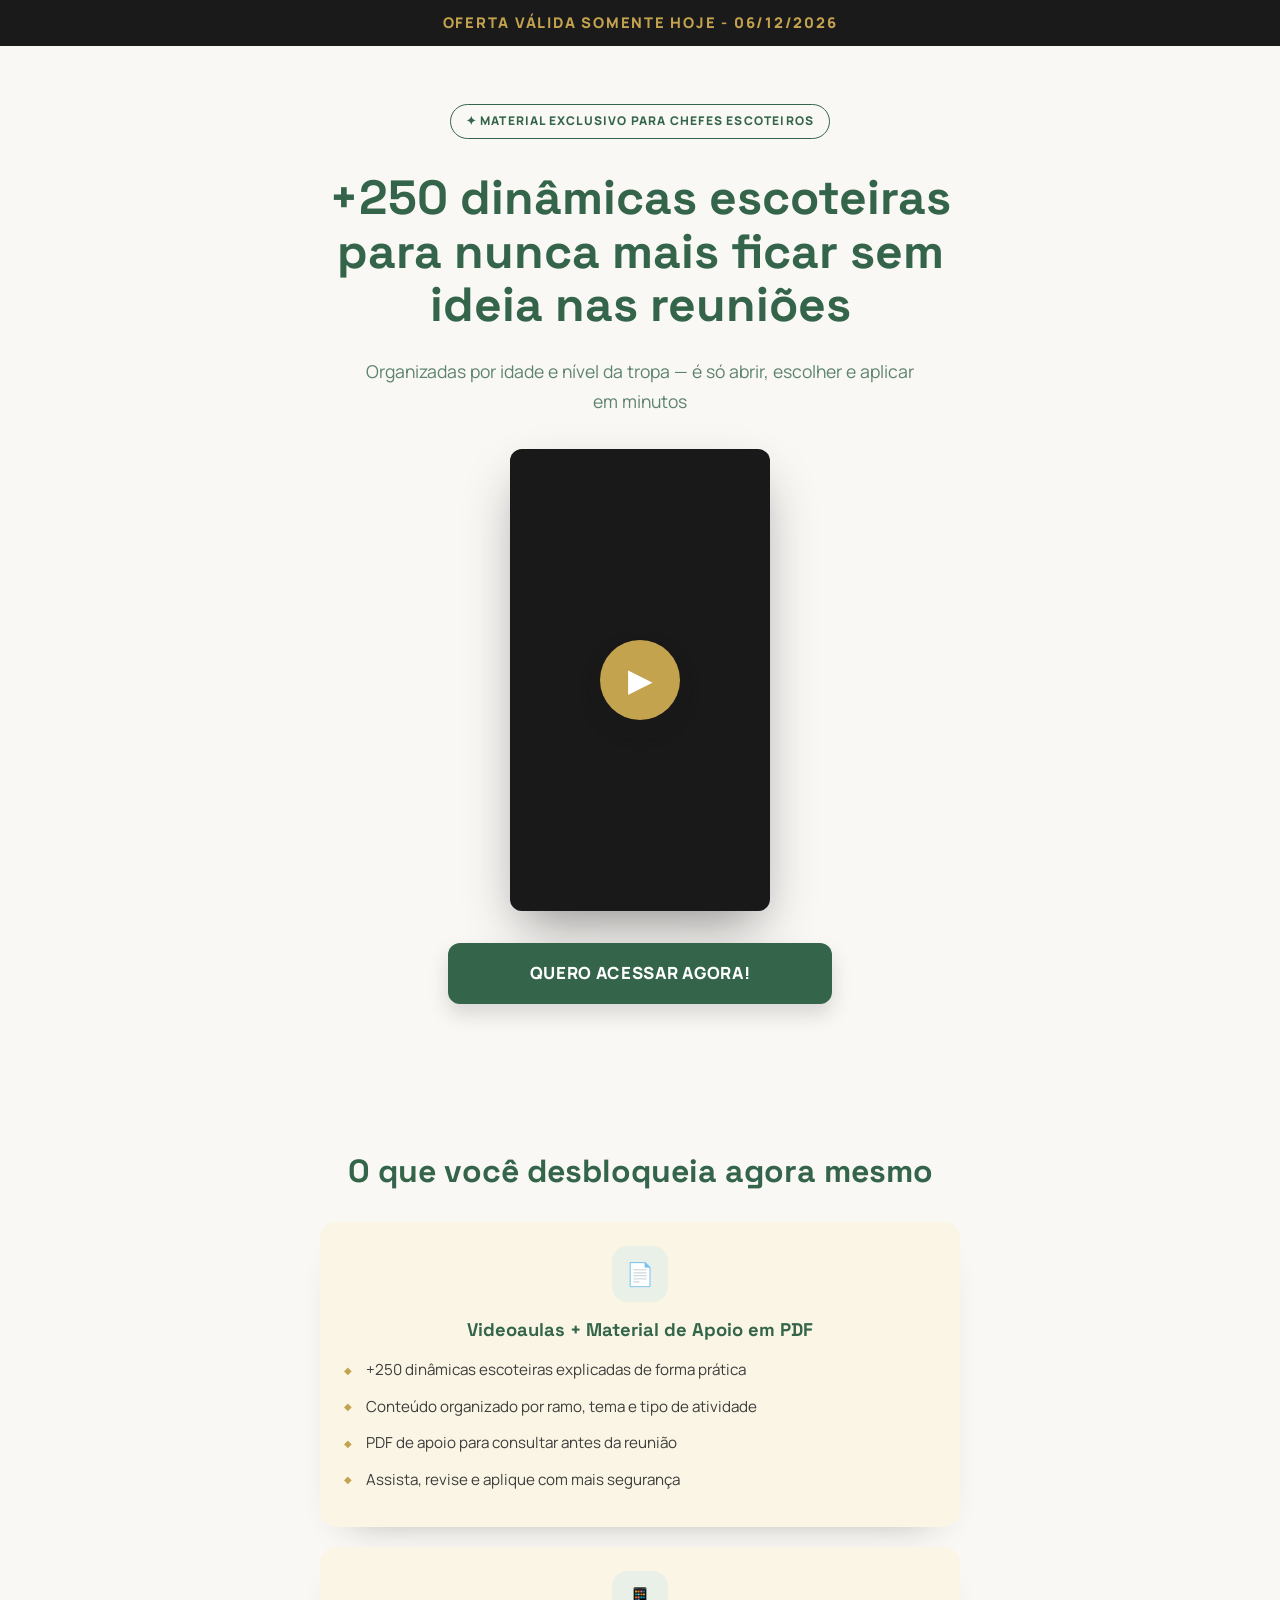
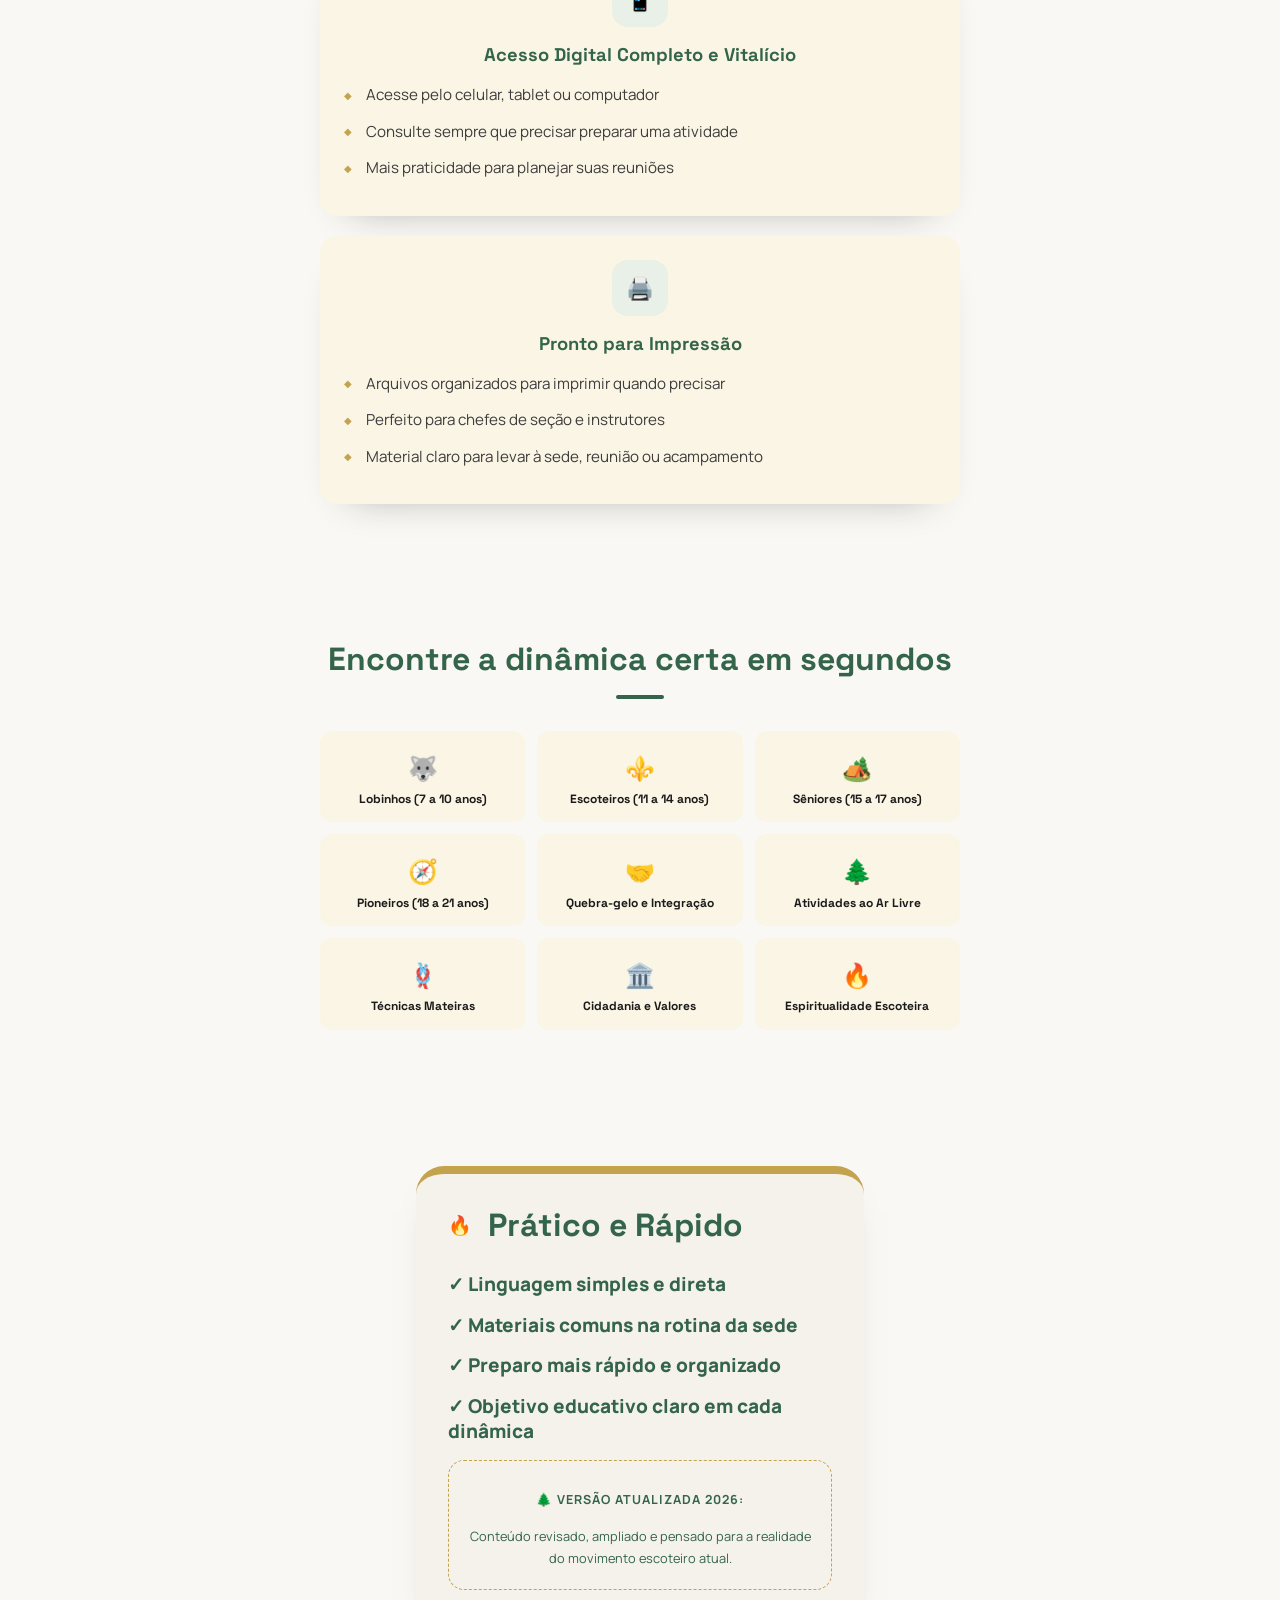
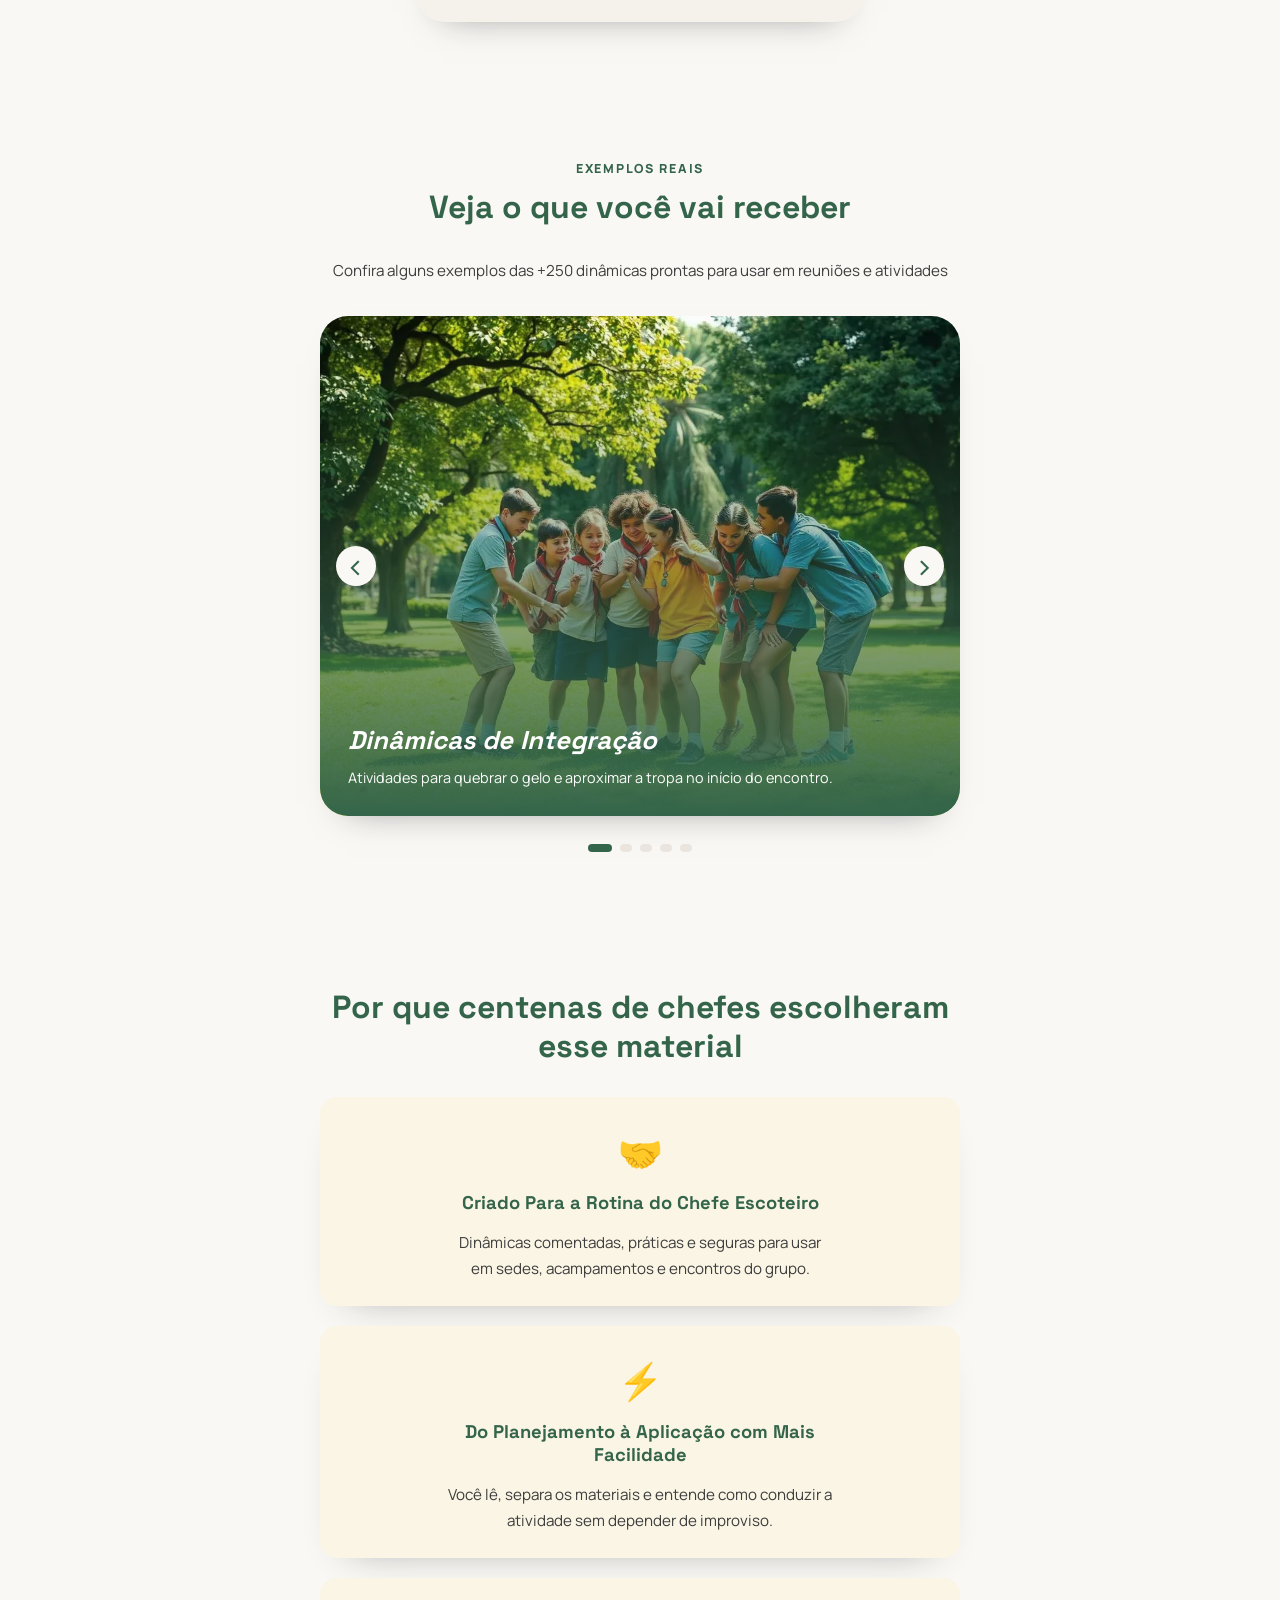
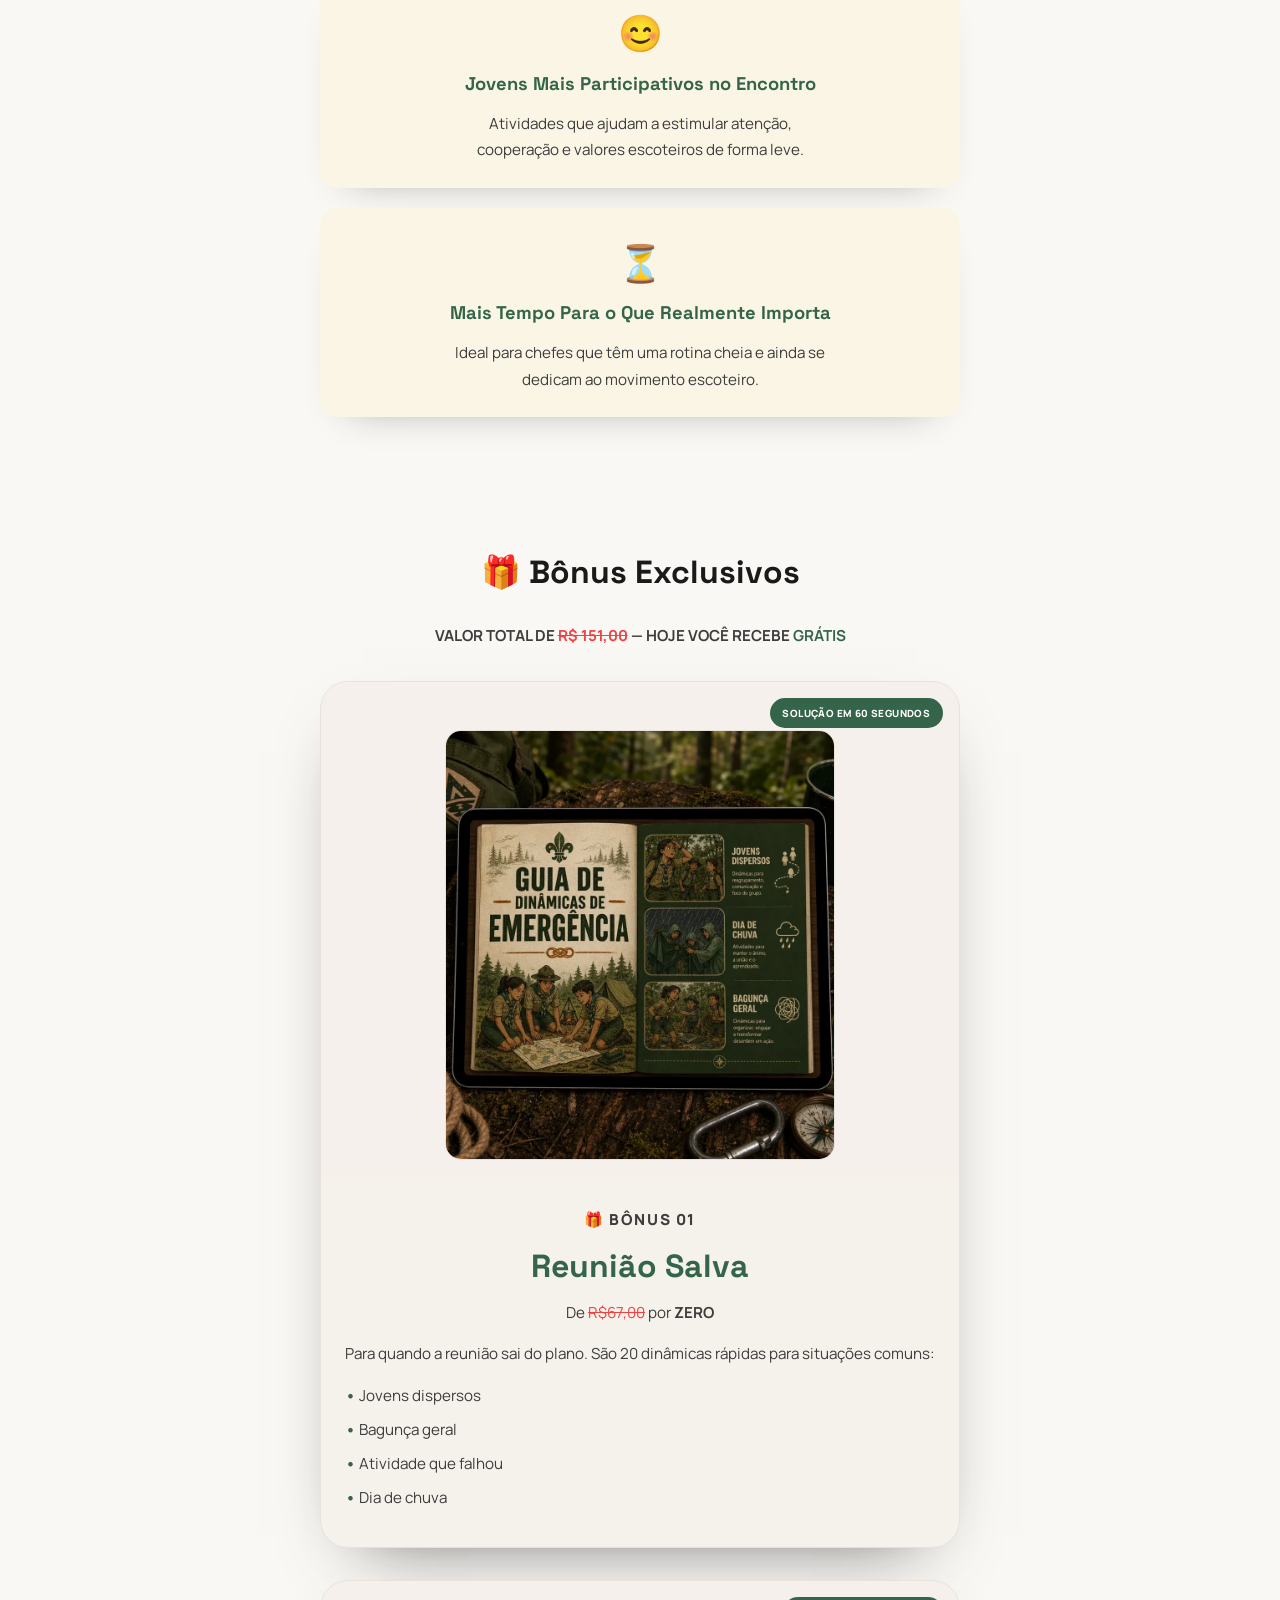
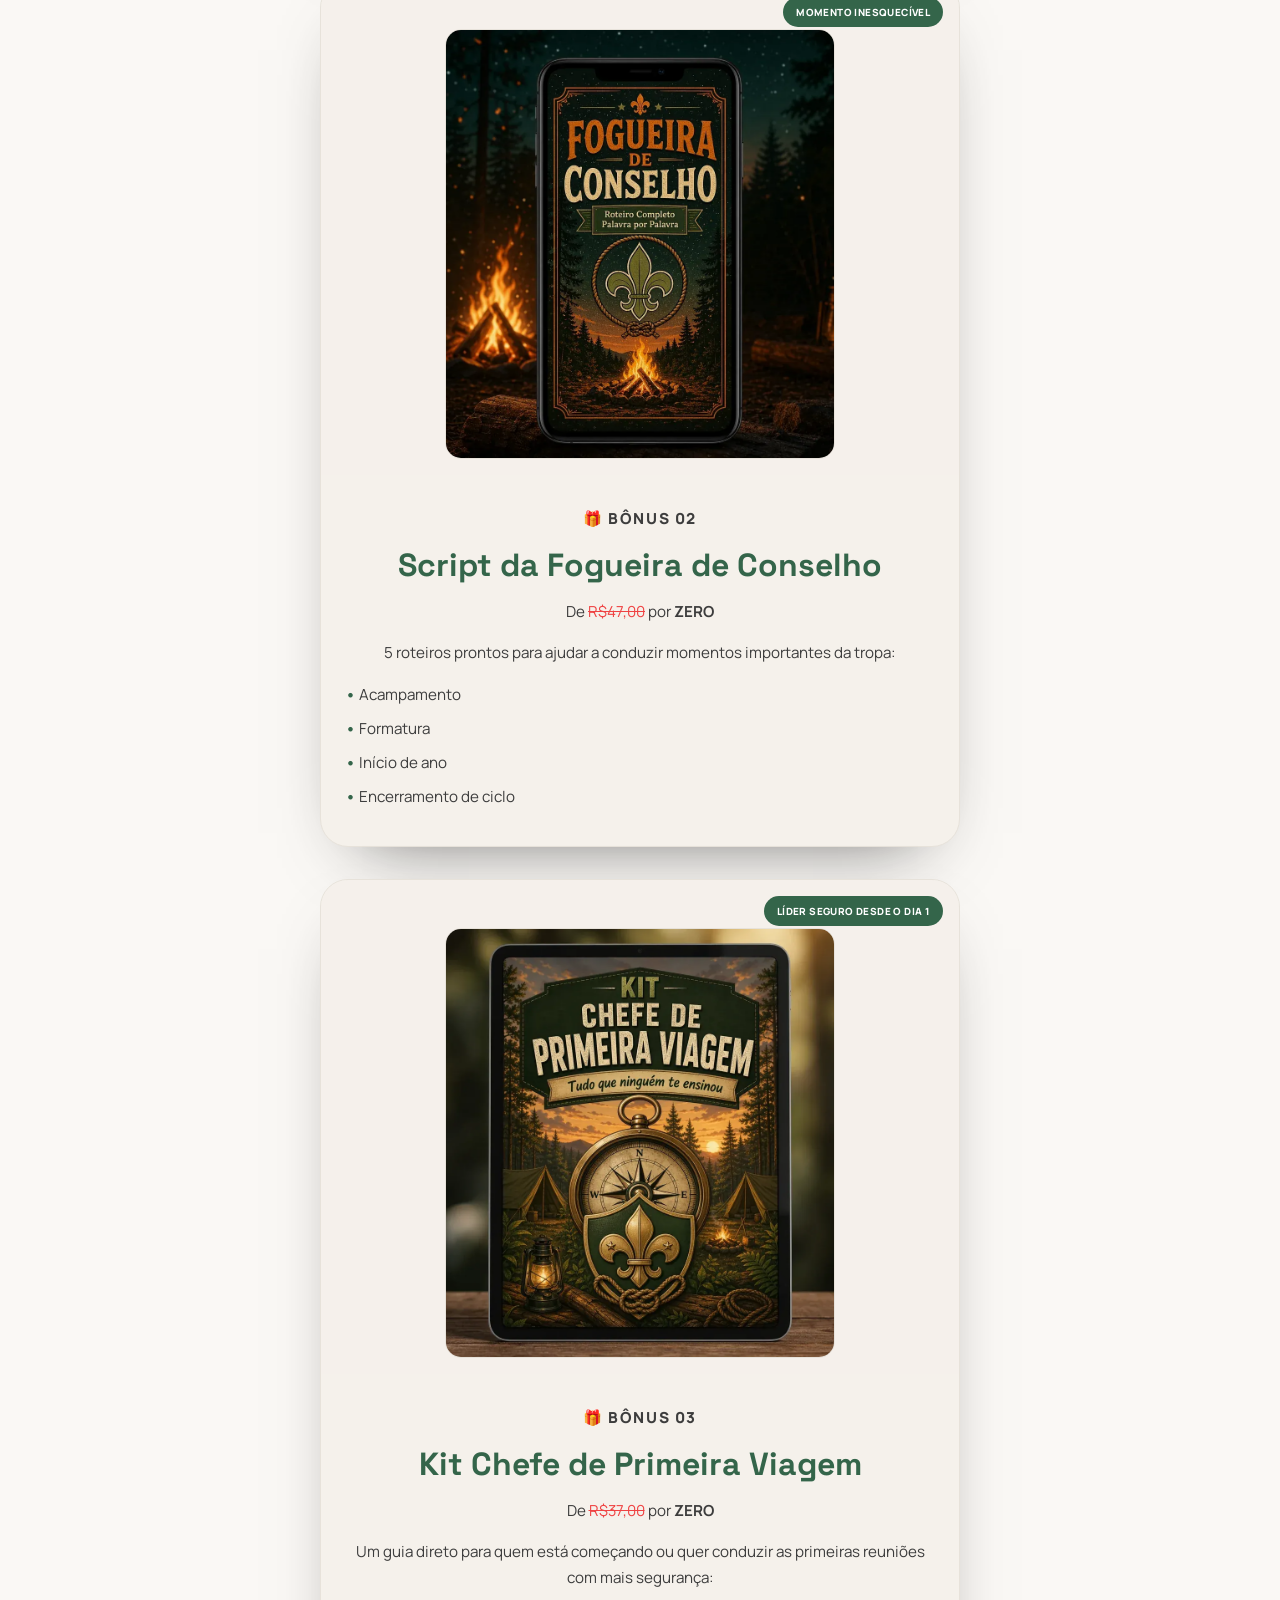
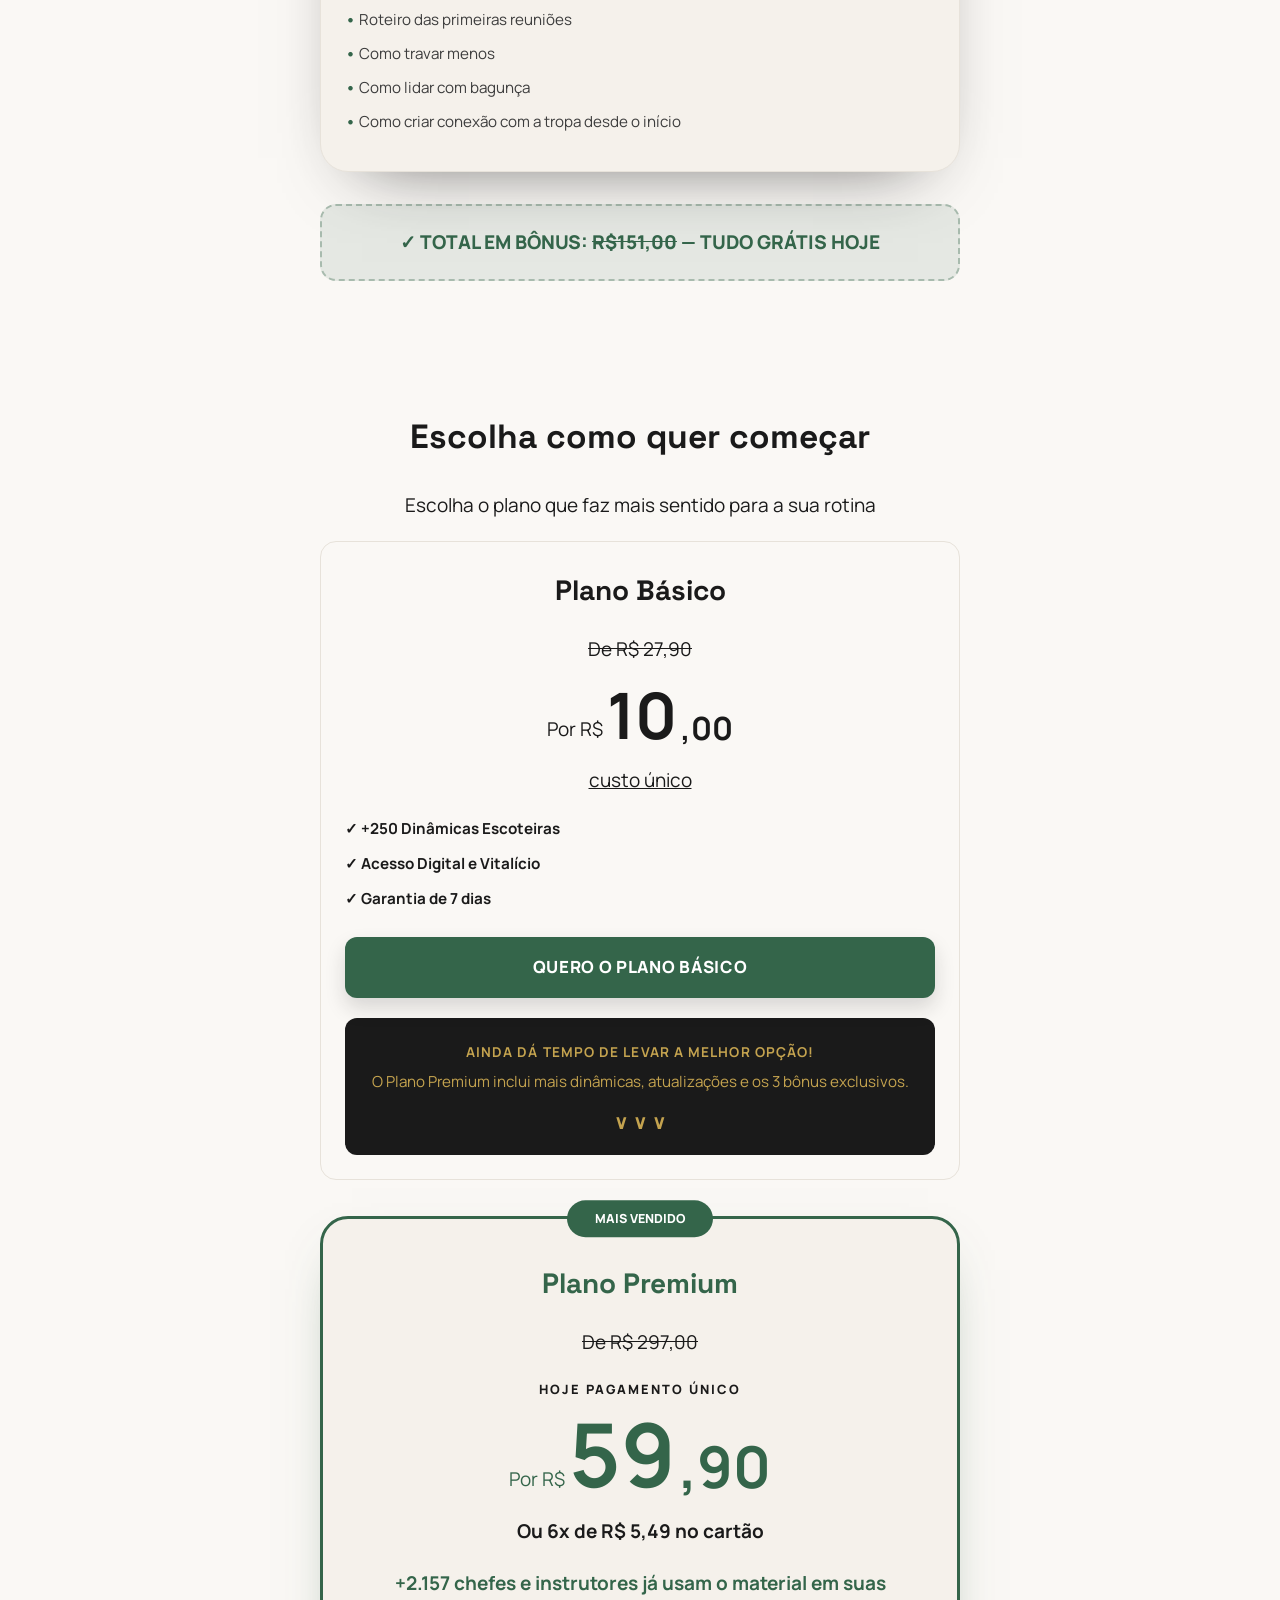
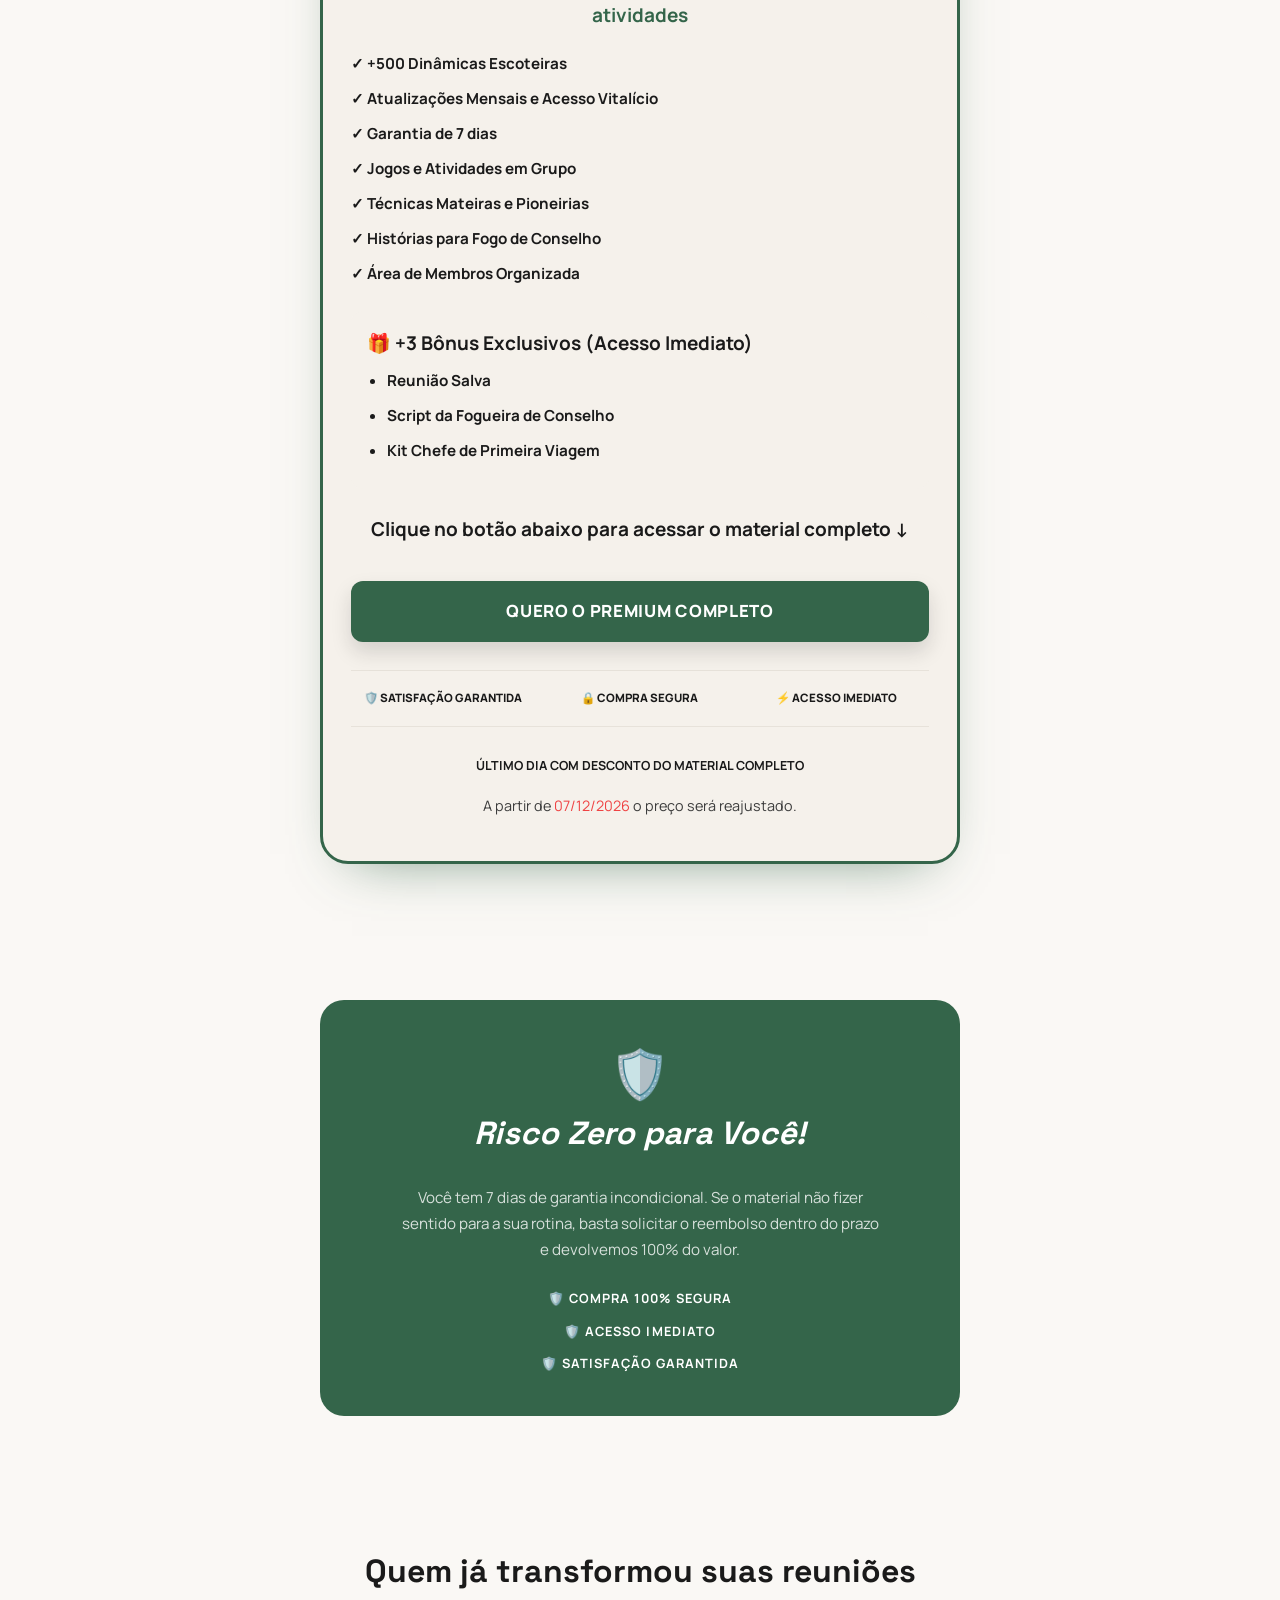
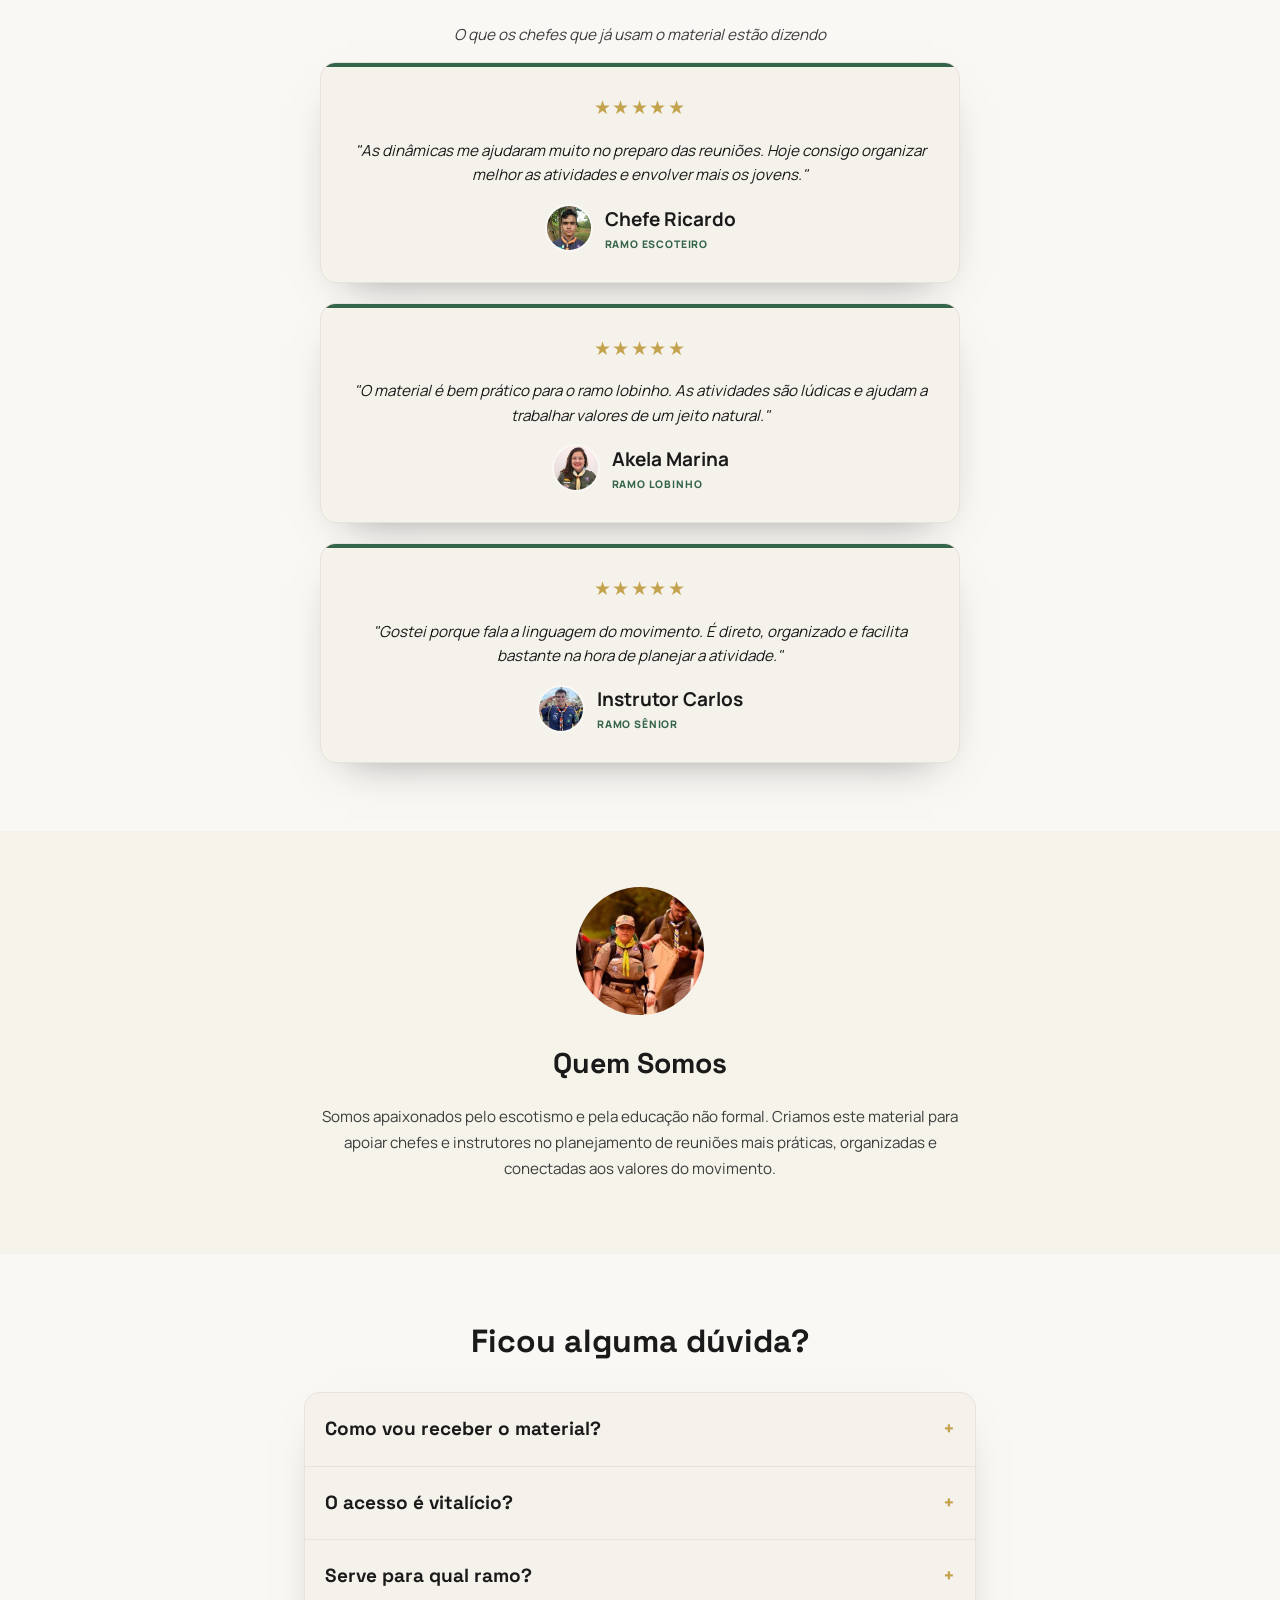
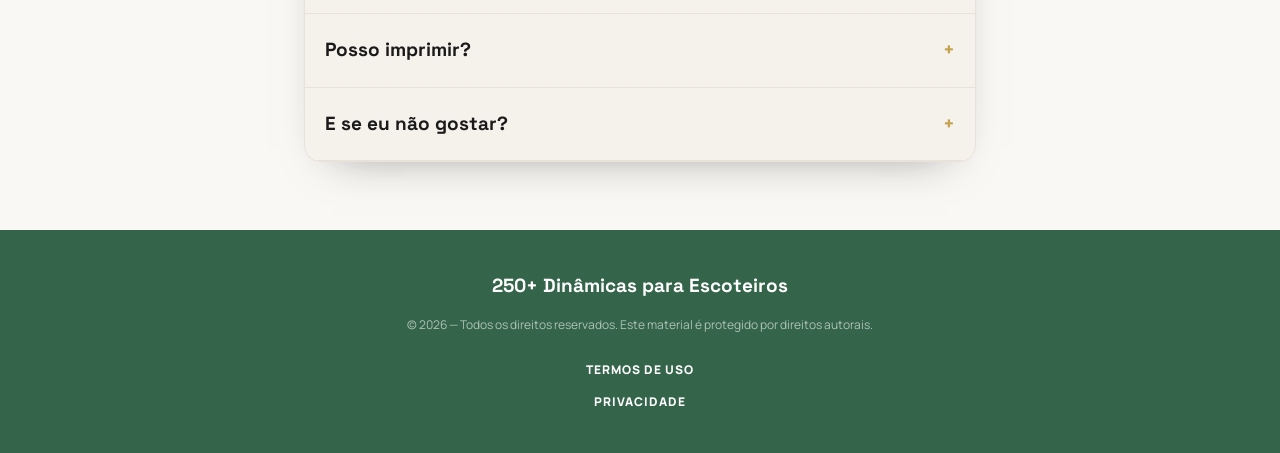
==== commit 3760125d: "Add files via upload" ====
--- a/index.html.html
+++ b/index.html.html
@@ -1,23 +1,124 @@
-<!DOCTYPE html><html lang="en"><head>
+<!DOCTYPE html><html lang="pt-BR"><head>
     <meta charset="UTF-8">
     <meta name="viewport" content="width=device-width, initial-scale=1.0">
-    <title>120+ Dinâmicas para Escoteiros</title>
-    <script>!function(i,n){i._plt=i._plt||(n&&n.timeOrigin?n.timeOrigin+n.now():Date.now())}(window,performance);</script>
-    <link rel="preload" href="https://scripts.converteai.net/bb614b68-524d-4b49-85cd-91b1f843fedb/players/69d94317f57b23cbc30e0a78/v4/embed.html">
-    <link rel="preload" href="https://scripts.converteai.net/bb614b68-524d-4b49-85cd-91b1f843fedb/players/69d94317f57b23cbc30e0a78/v4/player.js" as="script">
-    <link rel="preload" href="https://scripts.converteai.net/lib/js/smartplayer-wc/v4/smartplayer.js" as="script">
-    <link rel="preload" href="https://cdn.converteai.net/bb614b68-524d-4b49-85cd-91b1f843fedb/69d94309b736c1af90331f6c/main.m3u8" as="fetch">
-    <link rel="dns-prefetch" href="https://cdn.converteai.net">
-    <link rel="dns-prefetch" href="https://scripts.converteai.net">
-    <link rel="dns-prefetch" href="https://images.converteai.net">
-    <link rel="dns-prefetch" href="https://api.vturb.com.br">
-    <script type="text/javascript" id="scr_69d94317f57b23cbc30e0a78" src="js/player.js" async=""></script>
-    <script type="module" crossorigin="" src="js/index-CB6QmzBo.js"></script>
-    <link rel="stylesheet" crossorigin="" href="css/index-BQ4WrYMK.css">
+    <link rel="preconnect" href="https://fonts.googleapis.com">
+    <link rel="preconnect" href="https://fonts.gstatic.com" crossorigin="">
+    <link rel="stylesheet" href="https://fonts.googleapis.com/css2?family=Space+Grotesk:wght@400;500;600;700&family=Manrope:wght@400;500;600;700;800&display=swap">
+    <link rel="stylesheet" href="css/style.css">
+    <title>250+ Dinâmicas Escoteiras</title>
+    <meta name="description" content="Mais de 250 dinâmicas escoteiras organizadas por idade e nível da tropa para aplicar em reuniões.">
+    <meta property="og:title" content="250+ Dinâmicas Escoteiras">
+    <meta property="og:description" content="Material prático para chefes escoteiros com dinâmicas, bônus e acesso vitalício.">
+    <meta property="og:type" content="website">
+    <meta name="twitter:card" content="summary_large_image">
   </head>
   <body>
-    <div id="root"></div>
+    <div class="urgency-bar">OFERTA VÁLIDA SOMENTE HOJE - <span data-today=""></span></div>
+
+    <main>
+      <section class="hero">
+        <div class="container container-narrow centered">
+          <div class="pill">✦ MATERIAL EXCLUSIVO PARA CHEFES ESCOTEIROS</div>
+          <h1>+250 dinâmicas escoteiras para nunca mais ficar sem ideia nas reuniões</h1>
+          <p class="hero-subtitle">Organizadas por idade e nível da tropa — é só abrir, escolher e aplicar em minutos</p>
+
+          <div class="video-shell">
+            <div class="video-frame">
+              <iframe id="miniVsl" src="https://player.vimeo.com/video/1185740733?badge=0&autopause=0&player_id=0&app_id=58479&dnt=1&controls=0&title=0&byline=0&portrait=0&playsinline=1&api=1" frameborder="0" allow="autoplay; fullscreen; picture-in-picture; clipboard-write; encrypted-media; web-share" allowfullscreen="" referrerpolicy="strict-origin-when-cross-origin" title="Escoteiros, mini-vsl"></iframe>
+              <button class="video-overlay" type="button" aria-label="Iniciar vídeo">
+                <span class="play-button">▶</span>
+              </button>
+            </div>
+          </div>
+
+          <a class="primary-cta" href="#planos">QUERO ACESSAR AGORA!</a>
+        </div>
+      </section>
+
+      <section class="section container container-narrow">
+        <h2>O que você desbloqueia agora mesmo</h2>
+        <div class="stack">
+          <article class="feature-card"><div class="icon-box">📄</div><h3>Videoaulas + Material de Apoio em PDF</h3><ul><li>+250 dinâmicas escoteiras explicadas de forma prática</li><li>Conteúdo organizado por ramo, tema e tipo de atividade</li><li>PDF de apoio para consultar antes da reunião</li><li>Assista, revise e aplique com mais segurança</li></ul></article>
+          <article class="feature-card"><div class="icon-box">📱</div><h3>Acesso Digital Completo e Vitalício</h3><ul><li>Acesse pelo celular, tablet ou computador</li><li>Consulte sempre que precisar preparar uma atividade</li><li>Mais praticidade para planejar suas reuniões</li></ul></article>
+          <article class="feature-card"><div class="icon-box">🖨️</div><h3>Pronto para Impressão</h3><ul><li>Arquivos organizados para imprimir quando precisar</li><li>Perfeito para chefes de seção e instrutores</li><li>Material claro para levar à sede, reunião ou acampamento</li></ul></article>
+        </div>
+      </section>
+
+      <section class="section container container-narrow">
+        <h2>Encontre a dinâmica certa em segundos</h2>
+        <div class="title-line"></div>
+        <div class="category-grid">
+          <div><span>🐺</span><p>Lobinhos (7 a 10 anos)</p></div><div><span>⚜️</span><p>Escoteiros (11 a 14 anos)</p></div><div><span>🏕️</span><p>Sêniores (15 a 17 anos)</p></div>
+          <div><span>🧭</span><p>Pioneiros (18 a 21 anos)</p></div><div><span>🤝</span><p>Quebra-gelo e Integração</p></div><div><span>🌲</span><p>Atividades ao Ar Livre</p></div>
+          <div><span>🪢</span><p>Técnicas Mateiras</p></div><div><span>🏛️</span><p>Cidadania e Valores</p></div><div><span>🔥</span><p>Espiritualidade Escoteira</p></div>
+        </div>
+      </section>
+
+      <section class="section practical-section">
+        <div class="practical-card">
+          <div class="practical-title"><span>🔥</span><h2>Prático e Rápido</h2></div>
+          <div class="check-list"><p>✓ Linguagem simples e direta</p><p>✓ Materiais comuns na rotina da sede</p><p>✓ Preparo mais rápido e organizado</p><p>✓ Objetivo educativo claro em cada dinâmica</p></div>
+          <div class="dashed-box"><strong>🌲 VERSÃO ATUALIZADA 2026:</strong><p>Conteúdo revisado, ampliado e pensado para a realidade do movimento escoteiro atual.</p></div>
+        </div>
+      </section>
+
+      <section class="section container container-narrow centered">
+        <span class="eyebrow">EXEMPLOS REAIS</span>
+        <h2>Veja o que você vai receber</h2>
+        <p class="muted">Confira alguns exemplos das +250 dinâmicas prontas para usar em reuniões e atividades</p>
+        <div class="carousel" data-carousel="">
+          <div class="carousel-track">
+            <article><img src="images/examples-integracao.webp" alt="Dinâmicas de Integração" loading="lazy"><div><h3>Dinâmicas de Integração</h3><p>Atividades para quebrar o gelo e aproximar a tropa no início do encontro.</p></div></article>
+            <article><img src="images/examples-estrategia.webp" alt="Jogos de Estratégia" loading="lazy"><div><h3>Jogos de Estratégia</h3><p>Jogos para estimular liderança, tomada de decisão e trabalho em equipe.</p></div></article>
+            <article><img src="images/examples-mateiras.webp" alt="Técnicas Mateiras" loading="lazy"><div><h3>Técnicas Mateiras</h3><p>Atividades práticas para trabalhar habilidades ao ar livre com mais organização.</p></div></article>
+            <article><img src="images/examples-fogo-conselho.webp" alt="Fogo de Conselho" loading="lazy"><div><h3>Fogo de Conselho</h3><p>Roteiros e ideias para momentos simbólicos, participativos e bem conduzidos.</p></div></article>
+            <article><img src="images/examples-reflexao.webp" alt="Atividades de Reflexão" loading="lazy"><div><h3>Atividades de Reflexão</h3><p>Dinâmicas para trabalhar valores, propósito e aprendizado de forma leve.</p></div></article>
+          </div>
+          <button class="carousel-btn prev" type="button" aria-label="Exemplo anterior">‹</button>
+          <button class="carousel-btn next" type="button" aria-label="Próximo exemplo">›</button>
+        </div>
+        <div class="carousel-dots"></div>
+      </section>
+
+      <section class="section container container-narrow">
+        <h2>Por que centenas de chefes escolheram esse material</h2>
+        <div class="stack benefits"><article><span>🤝</span><h3>Criado Para a Rotina do Chefe Escoteiro</h3><p>Dinâmicas comentadas, práticas e seguras para usar em sedes, acampamentos e encontros do grupo.</p></article><article><span>⚡</span><h3>Do Planejamento à Aplicação com Mais Facilidade</h3><p>Você lê, separa os materiais e entende como conduzir a atividade sem depender de improviso.</p></article><article><span>😊</span><h3>Jovens Mais Participativos no Encontro</h3><p>Atividades que ajudam a estimular atenção, cooperação e valores escoteiros de forma leve.</p></article><article><span>⏳</span><h3>Mais Tempo Para o Que Realmente Importa</h3><p>Ideal para chefes que têm uma rotina cheia e ainda se dedicam ao movimento escoteiro.</p></article></div>
+      </section>
+
+      <section class="section container bonus-container">
+        <h2>🎁 <span>Bônus Exclusivos</span></h2>
+        <p class="muted centered"><strong>VALOR TOTAL DE <span class="strike danger">R$ 151,00</span> — HOJE VOCÊ RECEBE <span class="primary-text">GRÁTIS</span></strong></p>
+        <div class="stack bonus-stack">
+          <article class="bonus-card"><div class="bonus-image"><span>SOLUÇÃO EM 60 SEGUNDOS</span><img src="images/reuniao-salva.webp" alt="Reunião Salva" loading="lazy"></div><div class="bonus-content"><p class="bonus-number">🎁 Bônus 01</p><h3>Reunião Salva</h3><p>De <span class="strike danger">R$67,00</span> por <strong>ZERO</strong></p><p>Para quando a reunião sai do plano. São 20 dinâmicas rápidas para situações comuns:</p><ul><li>Jovens dispersos</li><li>Bagunça geral</li><li>Atividade que falhou</li><li>Dia de chuva</li></ul></div></article>
+          <article class="bonus-card"><div class="bonus-image"><span>MOMENTO INESQUECÍVEL</span><img src="images/fogueira-conselho.webp" alt="Script da Fogueira de Conselho" loading="lazy"></div><div class="bonus-content"><p class="bonus-number">🎁 Bônus 02</p><h3>Script da Fogueira de Conselho</h3><p>De <span class="strike danger">R$47,00</span> por <strong>ZERO</strong></p><p>5 roteiros prontos para ajudar a conduzir momentos importantes da tropa:</p><ul><li>Acampamento</li><li>Formatura</li><li>Início de ano</li><li>Encerramento de ciclo</li></ul></div></article>
+          <article class="bonus-card"><div class="bonus-image"><span>LÍDER SEGURO DESDE O DIA 1</span><img src="images/kit-chefe.webp" alt="Kit Chefe de Primeira Viagem" loading="lazy"></div><div class="bonus-content"><p class="bonus-number">🎁 Bônus 03</p><h3>Kit Chefe de Primeira Viagem</h3><p>De <span class="strike danger">R$37,00</span> por <strong>ZERO</strong></p><p>Um guia direto para quem está começando ou quer conduzir as primeiras reuniões com mais segurança:</p><ul><li>Roteiro das primeiras reuniões</li><li>Como travar menos</li><li>Como lidar com bagunça</li><li>Como criar conexão com a tropa desde o início</li></ul></div></article>
+        </div>
+        <div class="bonus-total">✓ TOTAL EM BÔNUS: <span class="strike">R$151,00</span> — TUDO GRÁTIS HOJE</div>
+      </section>
+
+      <section id="planos" class="section container container-narrow pricing">
+        <h2>Escolha como quer começar</h2>
+        <p class="centered">Escolha o plano que faz mais sentido para a sua rotina</p>
+        <div class="stack">
+          <article class="plan basic"><h3>Plano Básico</h3><p class="strike">De R$ 27,90</p><div class="price"><span>Por R$</span><strong>10</strong><b>,00</b></div><p><u>custo único</u></p><ul><li>✓ +250 Dinâmicas Escoteiras</li><li>✓ Acesso Digital e Vitalício</li><li>✓ Garantia de 7 dias</li></ul><button class="primary-cta" data-open-offer="" type="button">QUERO O PLANO BÁSICO</button><div class="upgrade-box"><strong>AINDA DÁ TEMPO DE LEVAR A MELHOR OPÇÃO!</strong><p>O Plano Premium inclui mais dinâmicas, atualizações e os 3 bônus exclusivos.</p><div><span>∨</span><span>∨</span><span>∨</span></div></div></article>
+          <article class="plan premium"><div class="badge">Mais Vendido</div><h3>Plano Premium</h3><p class="strike">De R$ 297,00</p><p class="tiny">Hoje pagamento único</p><div class="price premium-price"><span>Por R$</span><strong>59</strong><b>,90</b></div><p><strong>Ou 6x de R$ 5,49 no cartão</strong></p><p class="primary-text"><strong>+2.157 chefes e instrutores já usam o material em suas atividades</strong></p><ul><li>✓ +500 Dinâmicas Escoteiras</li><li>✓ Atualizações Mensais e Acesso Vitalício</li><li>✓ Garantia de 7 dias</li><li>✓ Jogos e Atividades em Grupo</li><li>✓ Técnicas Mateiras e Pioneirias</li><li>✓ Histórias para Fogo de Conselho</li><li>✓ Área de Membros Organizada</li></ul><div class="premium-bonus"><strong>🎁 +3 Bônus Exclusivos (Acesso Imediato)</strong><ul><li>Reunião Salva</li><li>Script da Fogueira de Conselho</li><li>Kit Chefe de Primeira Viagem</li></ul></div><p><strong>Clique no botão abaixo para acessar o material completo ↓</strong></p><a class="primary-cta attention" href="https://app.bancobabylon.com/payment/checkout/5e56c903-4a3f-483b-9d43-856dd528fbd3">QUERO O PREMIUM COMPLETO</a><div class="secure-row"><span>🛡️ Satisfação Garantida</span><span>🔒 Compra Segura</span><span>⚡ Acesso Imediato</span></div><div class="deadline"><strong>ÚLTIMO DIA COM DESCONTO DO MATERIAL COMPLETO</strong><p>A partir de <span data-tomorrow="" class="danger"></span> o preço será reajustado.</p></div></article>
+        </div>
+      </section>
+
+      <section class="section container container-narrow"><div class="guarantee"><div>🛡️</div><h2>Risco Zero para Você!</h2><p>Você tem 7 dias de garantia incondicional. Se o material não fizer sentido para a sua rotina, basta solicitar o reembolso dentro do prazo e devolvemos 100% do valor.</p><strong>🛡️ COMPRA 100% SEGURA</strong><strong>🛡️ ACESSO IMEDIATO</strong><strong>🛡️ SATISFAÇÃO GARANTIDA</strong></div></section>
+
+      <section class="section container container-narrow testimonials"><h2>Quem já transformou suas reuniões</h2><p class="muted centered">O que os chefes que já usam o material estão dizendo</p><div class="stack"><article><div class="stars">★★★★★</div><p>"As dinâmicas me ajudaram muito no preparo das reuniões. Hoje consigo organizar melhor as atividades e envolver mais os jovens."</p><div><img src="images/chefe-ricardo.webp" alt="Chefe Ricardo" loading="lazy"><span><strong>Chefe Ricardo</strong><small>RAMO ESCOTEIRO</small></span></div></article><article><div class="stars">★★★★★</div><p>"O material é bem prático para o ramo lobinho. As atividades são lúdicas e ajudam a trabalhar valores de um jeito natural."</p><div><img src="images/akela-marina.webp" alt="Akela Marina" loading="lazy"><span><strong>Akela Marina</strong><small>RAMO LOBINHO</small></span></div></article><article><div class="stars">★★★★★</div><p>"Gostei porque fala a linguagem do movimento. É direto, organizado e facilita bastante na hora de planejar a atividade."</p><div><img src="images/instrutor-carlos.webp" alt="Instrutor Carlos" loading="lazy"><span><strong>Instrutor Carlos</strong><small>RAMO SÊNIOR</small></span></div></article></div></section>
+
+      <section class="about"><div class="container container-narrow centered"><img src="images/criador.webp" alt="Criador do material" loading="lazy"><h2>Quem Somos</h2><p>Somos apaixonados pelo escotismo e pela educação não formal. Criamos este material para apoiar chefes e instrutores no planejamento de reuniões mais práticas, organizadas e conectadas aos valores do movimento.</p></div></section>
+
+      <section class="section faq-section"><div class="container container-narrow"><h2>Ficou alguma dúvida?</h2><div class="faq"><button type="button">Como vou receber o material?</button><div>Após a confirmação do pagamento, você recebe por e-mail as instruções para acessar o material.</div><button type="button">O acesso é vitalício?</button><div>Sim! Uma vez adquirido, o material é seu para sempre, incluindo todas as atualizações futuras.</div><button type="button">Serve para qual ramo?</button><div>O material inclui dinâmicas para Lobinhos, Escoteiros, Seniores e Pioneiros, além de categorias por tema e tipo de atividade.</div><button type="button">Posso imprimir?</button><div>Sim. O material em PDF foi organizado para facilitar a consulta e a impressão quando você precisar levar para a reunião.</div><button type="button">E se eu não gostar?</button><div>Você tem 7 dias de garantia incondicional. Se o material não fizer sentido para você, é só solicitar o reembolso dentro do prazo.</div></div></div></section>
+    </main>
+
+    <footer><p>250+ Dinâmicas para Escoteiros</p><small>© 2026 — Todos os direitos reservados. Este material é protegido por direitos autorais.</small><nav><a href="#">TERMOS DE USO</a><a href="#">PRIVACIDADE</a></nav></footer>
+
+    <div class="modal" data-offer-modal="" aria-hidden="true"><div class="modal-card"><div class="modal-head"><button type="button" data-close-offer="" aria-label="Fechar">×</button><p>Oferta especial antes de continuar</p><h2>Leve o Premium completo por R$ 39,90</h2><p>Por pouco mais que o Básico, você desbloqueia mais dinâmicas, atualizações e os 3 bônus exclusivos.</p></div><div class="modal-body"><div class="modal-price"><span>R$</span><strong>39</strong><b>,90</b></div><ul><li>✓ +500 dinâmicas escoteiras</li><li>✓ Acesso vitalício ao material</li><li>✓ 3 bônus exclusivos incluídos</li></ul><a class="primary-cta" href="https://app.bancobabylon.com/payment/checkout/8acc9451-116a-489e-a2f3-5aea67949fbe">QUERO O PREMIUM POR R$ 39,90</a><a class="basic-link" href="https://app.bancobabylon.com/payment/checkout/6270618e-30ea-4e41-ab88-b880053492df">Continuar com o Plano Básico</a></div></div></div>
+    <div class="social-proof"><div>🛒</div><span><strong></strong><small></small></span></div>
+    <script src="js/script.js"></script>
   
 
-
 </body></html>
--- a/css/style.css
+++ b/css/style.css
@@ -0,0 +1 @@
+:root{--background:40 33% 97%;--foreground:0 0% 10%;--card:36 33% 94%;--primary:147 32% 30%;--primary-foreground:0 0% 100%;--secondary:36 33% 94%;--muted:36 20% 90%;--muted-foreground:0 0% 24%;--accent:43 50% 54%;--destructive:0 84% 60%;--border:36 20% 88%;--radius:.5rem}*{box-sizing:border-box}html{scroll-behavior:smooth}body{margin:0;background:hsl(var(--background));color:hsl(var(--foreground));font-family:Manrope,sans-serif;font-size:18px;line-height:1.72;text-rendering:optimizeLegibility}a{color:inherit;text-decoration:none}img{max-width:100%;display:block}button{font:inherit}.container{width:min(100% - 2rem,42rem);margin-inline:auto}.container-narrow{max-width:42rem}.centered{text-align:center}.urgency-bar{width:100%;background:hsl(var(--foreground));color:hsl(var(--accent));padding:.65rem 1rem;text-align:center;font-size:.92rem;font-weight:800;letter-spacing:.12em;text-transform:uppercase}.hero{padding:2rem 1rem 3rem;background:hsl(var(--background))}.pill{display:inline-flex;align-items:center;gap:.5rem;border:1px solid hsl(var(--primary));color:hsl(var(--primary));border-radius:999px;padding:.38rem .9rem;margin-bottom:2rem;font-size:.75rem;font-weight:800;letter-spacing:.1em;text-transform:uppercase;white-space:nowrap}.hero h1,h1{margin:0 0 1.5rem;font-family:'Space Grotesk',sans-serif;color:hsl(var(--primary));font-size:clamp(2rem,4.5vw,3rem);font-weight:800;line-height:1.12}.hero-subtitle{margin:0 auto 2rem;max-width:36rem;color:hsl(var(--primary)/.8);font-size:1rem}.video-shell{width:100%;max-width:260px;margin:0 auto 2rem;overflow:hidden;border-radius:.75rem;background:hsl(var(--foreground));box-shadow:0 25px 50px -12px hsl(var(--foreground)/.45)}.video-frame{position:relative;aspect-ratio:9/16}.video-frame iframe{position:absolute;inset:0;width:100%;height:100%;border:0}.video-overlay{position:absolute;inset:0;z-index:2;display:flex;align-items:center;justify-content:center;border:0;background:hsl(var(--foreground)/.1);cursor:pointer;transition:background .2s ease}.video-overlay:hover{background:hsl(var(--foreground)/.2)}.video-overlay.playing{background:transparent}.video-overlay.playing .play-button{opacity:0;transform:scale(.9)}.play-button{display:flex;align-items:center;justify-content:center;width:5rem;height:5rem;border-radius:50%;background:hsl(var(--accent));color:hsl(var(--accent-foreground,0 0% 100%));font-size:2rem;box-shadow:0 10px 20px hsl(var(--foreground)/.25);transition:.2s}.primary-cta{display:inline-block;width:100%;max-width:24rem;border:0;border-radius:.75rem;background:hsl(var(--primary));color:hsl(var(--primary-foreground));padding:1rem 1.5rem;text-align:center;font-size:1.05rem;font-weight:800;letter-spacing:.04em;text-transform:uppercase;box-shadow:0 10px 20px hsl(var(--foreground)/.15);cursor:pointer;transition:opacity .2s}.primary-cta:hover{opacity:.9}.section{padding:3.5rem 1rem}.section h2{margin:0 0 2rem;text-align:center;font-family:'Space Grotesk',sans-serif;color:hsl(var(--primary));font-size:clamp(1.5rem,3.6vw,2rem);font-weight:800;line-height:1.2}.stack{display:grid;gap:1.25rem}.feature-card,.benefits article{border-radius:1rem;background:#faf5e4;padding:1.5rem;text-align:center;box-shadow:0 18px 38px -30px hsl(var(--foreground)/.45)}.icon-box{display:flex;align-items:center;justify-content:center;width:3.5rem;height:3.5rem;margin:0 auto 1rem;border-radius:1rem;background:#e8f0e8;font-size:1.4rem}.feature-card h3,.benefits h3{margin:.5rem auto 1rem;max-width:24rem;font-family:'Space Grotesk',sans-serif;color:hsl(var(--primary));font-size:1.15rem;line-height:1.25}.feature-card ul,.bonus-content ul,.plan ul{margin:0 auto;padding:0;list-style:none;text-align:left;color:hsl(var(--muted-foreground));font-size:.95rem}.feature-card li{display:grid;grid-template-columns:10px 1fr;gap:.75rem;margin:.65rem 0}.feature-card li:before{content:'◆';color:hsl(var(--accent));font-size:.6rem;margin-top:.35rem}.title-line{width:3rem;height:.25rem;border-radius:999px;background:hsl(var(--primary));margin:-1rem auto 2rem}.category-grid{display:grid;grid-template-columns:repeat(3,1fr);gap:.75rem}.category-grid div{border-radius:.75rem;background:#faf5e4;padding:1rem .5rem;text-align:center}.category-grid span{display:block;margin-bottom:.25rem;font-size:1.5rem}.category-grid p{margin:0;font-family:'Space Grotesk',sans-serif;font-size:.75rem;font-weight:800;line-height:1.2}.practical-card{width:min(100% - 2rem,28rem);margin:auto;border-top:8px solid hsl(var(--accent));border-radius:1.75rem;background:hsl(var(--card));padding:2rem;box-shadow:0 18px 35px -28px hsl(var(--foreground)/.55)}.practical-title{display:flex;align-items:center;gap:1rem;margin-bottom:1.75rem}.practical-title h2{margin:0;text-align:left}.check-list p{margin:0 0 1rem;color:hsl(var(--primary));font-weight:800;line-height:1.3}.dashed-box{border:1px dashed hsl(var(--accent));border-radius:1rem;background:hsl(var(--secondary));padding:1.25rem;text-align:center;color:hsl(var(--primary))}.dashed-box strong{font-size:.78rem;letter-spacing:.08em}.dashed-box p{font-size:.8rem;margin:.75rem 0 0}.eyebrow{display:block;margin-bottom:.5rem;color:hsl(var(--primary));font-size:.78rem;font-weight:800;letter-spacing:.14em}.muted{color:hsl(var(--muted-foreground));font-size:.95rem}.carousel{position:relative;margin-top:2rem;overflow:hidden;border-radius:1.75rem;box-shadow:0 18px 35px -28px hsl(var(--foreground)/.55)}.carousel-track{display:flex;transition:transform .7s ease}.carousel article{position:relative;min-width:100%;aspect-ratio:1.28/1;overflow:hidden}.carousel img{width:100%;height:100%;object-fit:cover}.carousel article:after{content:'';position:absolute;inset:0;background:linear-gradient(to top,hsl(var(--primary)),hsl(var(--primary)/.45),transparent)}.carousel article div{position:absolute;inset:auto 0 0;z-index:1;padding:1.75rem;text-align:left;color:hsl(var(--primary-foreground))}.carousel h3{margin:0;font-family:'Space Grotesk',sans-serif;font-size:1.6rem;font-style:italic;line-height:1.1}.carousel p{margin:.75rem 0 0;font-size:.9rem;line-height:1.5}.carousel-btn{position:absolute;top:50%;z-index:2;display:grid;place-items:center;width:2.5rem;height:2.5rem;border:0;border-radius:50%;background:hsl(var(--background));color:hsl(var(--primary));box-shadow:0 4px 10px hsl(var(--foreground)/.2);font-size:2rem;line-height:1;transform:translateY(-50%);cursor:pointer}.prev{left:1rem}.next{right:1rem}.carousel-dots{display:flex;justify-content:center;gap:.5rem;margin-top:1.75rem}.carousel-dots button{height:.5rem;width:.5rem;border:0;border-radius:999px;background:hsl(var(--muted));transition:.2s;cursor:pointer}.carousel-dots button.active{width:1.5rem;background:hsl(var(--primary))}.benefits article span{font-size:2.25rem}.benefits p{margin:0 auto;max-width:24rem;color:hsl(var(--muted-foreground));font-size:.95rem}.bonus-container{width:min(100% - 2rem,42rem);margin:auto}.bonus-container h2 span{color:hsl(var(--foreground))}.strike{text-decoration:line-through}.danger{color:hsl(var(--destructive))}.primary-text{color:hsl(var(--primary))}.bonus-stack{margin-top:2rem;gap:2rem}.bonus-card{overflow:hidden;border:1px solid hsl(var(--border));border-radius:1.75rem;background:hsl(var(--card));box-shadow:0 28px 70px -42px hsl(var(--foreground)/.75)}.bonus-image{position:relative;background:hsl(var(--secondary)/.6);padding:3rem 1rem 1rem}.bonus-image span{position:absolute;right:1rem;top:1rem;z-index:1;border-radius:999px;background:hsl(var(--primary));color:hsl(var(--primary-foreground));padding:.4rem .8rem;font-size:.62rem;font-weight:800;letter-spacing:.04em}.bonus-image img{width:min(100%,390px);min-height:360px;margin:auto;border:1px solid hsl(var(--border));border-radius:1rem;object-fit:cover;background:hsl(var(--background));box-shadow:inset 0 2px 10px hsl(var(--foreground)/.08)}.bonus-content{padding:1rem 1.5rem 1.75rem;text-align:center}.bonus-number{color:hsl(var(--primary));font-size:.8rem;font-weight:800;letter-spacing:.1em;text-transform:uppercase}.bonus-content h3{margin:.25rem auto 1rem;color:hsl(var(--primary));font-family:'Space Grotesk',sans-serif;font-size:2rem;line-height:1.1}.bonus-content p,.bonus-content li{color:hsl(var(--muted-foreground));font-size:.95rem}.bonus-content li{margin:.5rem 0}.bonus-content li:before{content:'• ';color:hsl(var(--primary));font-weight:900}.bonus-total{margin-top:2rem;border:2px dashed hsl(var(--primary)/.35);border-radius:1rem;background:hsl(var(--primary)/.1);padding:1.25rem;text-align:center;color:hsl(var(--primary));font-weight:900}.pricing h2{color:hsl(var(--foreground));font-size:2.1rem}.plan{position:relative;border-radius:1rem;padding:1.5rem;text-align:center}.basic{border:1px solid hsl(var(--border))}.premium{margin-top:1rem;border:3px solid hsl(var(--primary));border-radius:1.75rem;background:hsl(var(--card));padding:2.5rem 1.75rem 1.75rem;box-shadow:0 22px 55px -32px hsl(var(--primary)/.75)}.badge{position:absolute;left:50%;top:0;transform:translate(-50%,-50%);border-radius:999px;background:hsl(var(--primary));color:hsl(var(--primary-foreground));padding:.5rem 1.75rem;font-size:.78rem;font-weight:900;text-transform:uppercase;white-space:nowrap}.plan h3{margin:0;color:hsl(var(--primary));font-family:'Space Grotesk',sans-serif;font-size:1.75rem}.basic h3{color:hsl(var(--foreground))}.price{display:flex;align-items:end;justify-content:center;gap:.25rem;margin:.5rem 0;color:hsl(var(--foreground))}.price strong{font-size:4rem;line-height:.95}.price b{font-size:2rem;line-height:1.05}.premium-price{color:hsl(var(--primary))}.premium-price strong{font-size:5.5rem}.premium-price b{font-size:3.6rem}.plan li{margin:.55rem 0;color:hsl(var(--foreground));font-weight:700}.plan .primary-cta{max-width:none;margin-top:1rem}.upgrade-box{margin-top:1.25rem;border-radius:.75rem;background:hsl(var(--foreground));color:hsl(var(--accent));padding:1rem}.upgrade-box strong{font-size:.85rem;letter-spacing:.08em}.upgrade-box p{margin:.3rem 0;color:hsl(var(--accent));font-size:.95rem;line-height:1.45}.upgrade-box span{display:inline-block;margin:.5rem .15rem 0;font-weight:900;animation:bounce 1.1s infinite}.upgrade-box span:nth-child(2){animation-delay:.12s}.upgrade-box span:nth-child(3){animation-delay:.24s}.tiny{font-size:.8rem;text-transform:uppercase;letter-spacing:.16em;font-weight:800}.premium-bonus{border-radius:.75rem;background:hsl(var(--secondary)/.7);padding:1rem;margin:1.5rem 0;text-align:left}.premium-bonus ul{margin:.5rem 0 0 1.25rem;list-style:disc}.attention{animation:button-attention 1.6s ease-in-out infinite}.secure-row{display:grid;grid-template-columns:repeat(3,1fr);gap:.75rem;margin-top:1.75rem;border-top:1px solid hsl(var(--border));padding-top:1.25rem}.secure-row span{font-size:.72rem;font-weight:800;text-transform:uppercase;line-height:1.3}.deadline{margin-top:1.25rem;border-top:1px solid hsl(var(--border));padding-top:1.25rem}.deadline strong{font-size:.78rem}.deadline p{font-size:.9rem;color:hsl(var(--muted-foreground))}.guarantee{border-radius:1.5rem;background:hsl(var(--primary));color:hsl(var(--primary-foreground));padding:2rem;text-align:center}.guarantee div{font-size:3rem}.guarantee h2{color:hsl(var(--primary-foreground));font-style:italic}.guarantee p{max-width:30rem;margin:0 auto 1.5rem;color:hsl(var(--primary-foreground)/.8);font-size:.95rem}.guarantee strong{display:block;margin:.65rem 0;font-size:.8rem;letter-spacing:.08em}.testimonials h2{color:hsl(var(--foreground))}.testimonials article{position:relative;overflow:hidden;border:1px solid hsl(var(--border));border-radius:1rem;background:hsl(var(--card));padding:1.75rem 1.5rem;text-align:center;box-shadow:0 18px 45px -28px hsl(var(--foreground)/.55)}.testimonials article:before{content:'';position:absolute;inset:0 0 auto;height:4px;background:hsl(var(--primary))}.stars{color:hsl(var(--accent));letter-spacing:.1rem}.testimonials p{font-style:italic;font-size:.95rem;line-height:1.6}.testimonials article>div:last-child{display:flex;align-items:center;justify-content:center;gap:.75rem;text-align:left}.testimonials img{width:3rem;height:3rem;border:2px solid hsl(var(--background));border-radius:50%;object-fit:cover}.testimonials small{display:block;color:hsl(var(--primary));font-size:.65rem;font-weight:800;letter-spacing:.08em}.about{background:hsl(48 38% 94%);padding:3.5rem 1rem}.about img{width:8rem;height:8rem;border-radius:50%;object-fit:cover;margin:0 auto 1.5rem}.about h2{margin:0 0 1rem;font-family:'Space Grotesk',sans-serif}.about p{color:hsl(var(--muted-foreground));font-size:.95rem}.faq-section h2{color:hsl(var(--foreground))}.faq{overflow:hidden;border:1px solid hsl(var(--border));border-radius:1rem;background:hsl(var(--card));box-shadow:0 18px 45px -30px hsl(var(--foreground)/.55)}.faq button{width:100%;border:0;border-bottom:1px solid hsl(var(--border));background:transparent;padding:1.25rem;text-align:left;color:hsl(var(--foreground));font-family:'Space Grotesk',sans-serif;font-weight:800;cursor:pointer}.faq button:after{content:'+';float:right;color:hsl(var(--accent))}.faq button.active:after{content:'−'}.faq div{display:none;border-bottom:1px solid hsl(var(--border));padding:0 1.25rem 1.25rem;color:hsl(var(--muted-foreground));font-size:.95rem}.faq div.open{display:block}footer{background:hsl(var(--primary));color:hsl(var(--primary-foreground));padding:2.5rem 1rem;text-align:center}footer p{margin:0 0 .75rem;font-family:'Space Grotesk',sans-serif;font-weight:800}footer small{display:block;color:hsl(var(--primary-foreground)/.6);font-size:.75rem}footer nav{display:grid;gap:.75rem;margin-top:1.5rem;font-size:.75rem;font-weight:800;letter-spacing:.08em}.modal{position:fixed;inset:0;z-index:50;display:none;align-items:center;justify-content:center;background:hsl(var(--foreground)/.55);padding:1rem}.modal.open{display:flex}.modal-card{width:min(100%,28rem);overflow:hidden;border:1px solid hsl(var(--primary)/.4);border-radius:1rem;background:hsl(var(--background));text-align:center;box-shadow:0 22px 60px -30px hsl(var(--primary)/.85)}.modal-head{position:relative;background:hsl(var(--primary));color:hsl(var(--primary-foreground));padding:1.5rem}.modal-head button{position:absolute;right:.75rem;top:.5rem;border:0;background:transparent;color:inherit;font-size:2rem;cursor:pointer}.modal-head p:first-of-type{font-size:.8rem;font-weight:900;letter-spacing:.08em;text-transform:uppercase}.modal-head h2{margin:.5rem 0;color:inherit;font-size:2rem;line-height:1.1}.modal-head p:last-child{font-weight:700;line-height:1.4}.modal-body{padding:1.5rem}.modal-price{display:flex;align-items:end;justify-content:center;gap:.2rem;color:hsl(var(--primary))}.modal-price strong{font-size:4rem;line-height:1}.modal-price b{font-size:2.2rem}.modal-body ul{padding:0;list-style:none;text-align:left;font-weight:700}.basic-link{display:block;margin-top:.8rem;color:hsl(var(--muted-foreground));font-weight:800;text-decoration:underline}.social-proof{position:fixed;left:1rem;bottom:1rem;z-index:40;display:flex;align-items:center;gap:.75rem;border:1px solid hsl(var(--border));border-radius:.75rem;background:hsl(var(--background));padding:.75rem 1rem;box-shadow:0 8px 20px hsl(var(--foreground)/.15);opacity:0;transform:translateY(1rem);pointer-events:none;transition:.5s}.social-proof.show{opacity:1;transform:translateY(0)}.social-proof>div{display:grid;place-items:center;width:2rem;height:2rem;border-radius:50%;background:hsl(var(--primary));color:hsl(var(--primary-foreground))}.social-proof strong{display:block;font-size:.9rem;line-height:1.2}.social-proof small{display:block;color:hsl(var(--muted-foreground));font-size:.75rem}@keyframes bounce{0%,100%{transform:translateY(0)}50%{transform:translateY(-.35rem)}}@keyframes button-attention{0%,100%{transform:scale(1)}50%{transform:scale(1.025)}}@media (min-width:768px){body{font-size:19px}.hero{padding-top:3.5rem;padding-bottom:5rem}.hero-subtitle{font-size:1.1rem}.section{padding-top:4.25rem;padding-bottom:4.25rem}.bonus-image img{min-height:430px}}@media (max-width:420px){.pill{font-size:.62rem;padding:.35rem .65rem}.category-grid{gap:.55rem}.category-grid p{font-size:.66rem}.bonus-image span{left:.75rem;right:.75rem;text-align:center}.secure-row{gap:.35rem}.secure-row span{font-size:.62rem}.premium-price strong{font-size:4.6rem}.premium-price b{font-size:3rem}.price span{font-size:.9rem}}
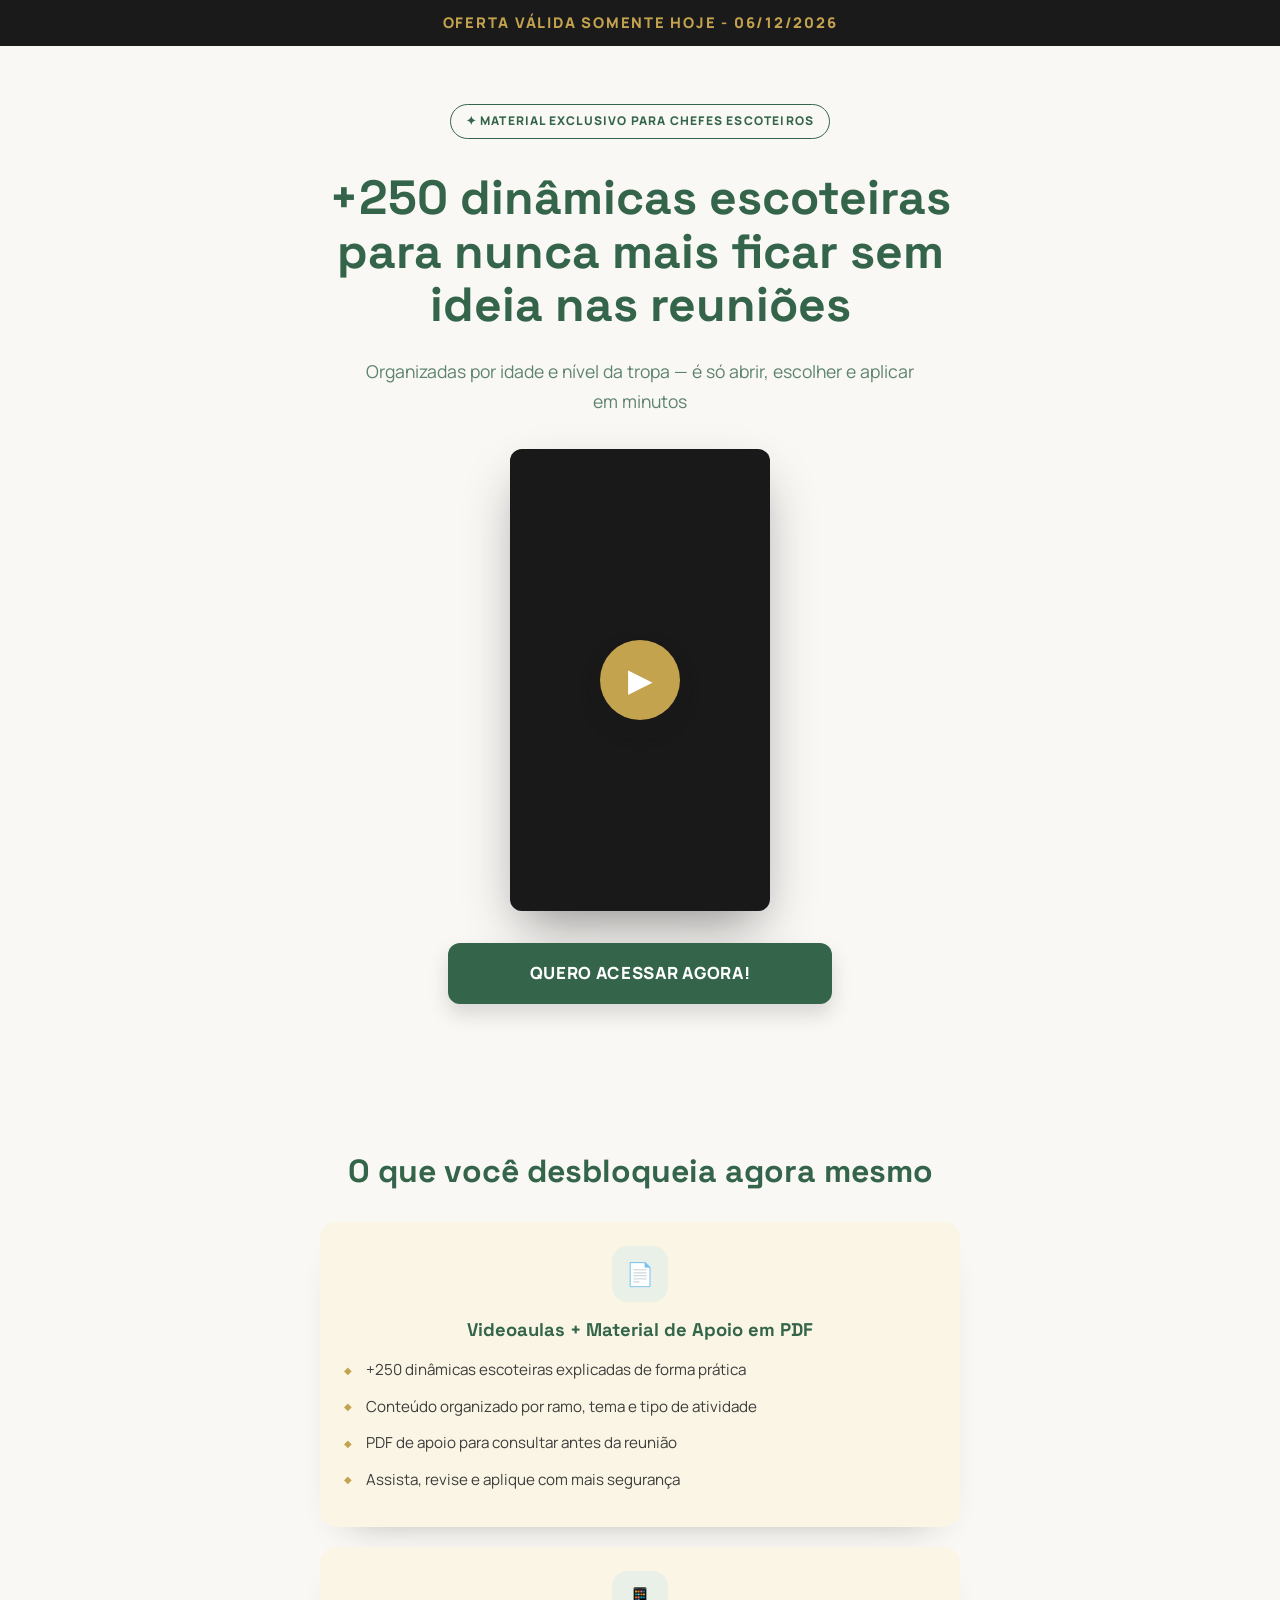
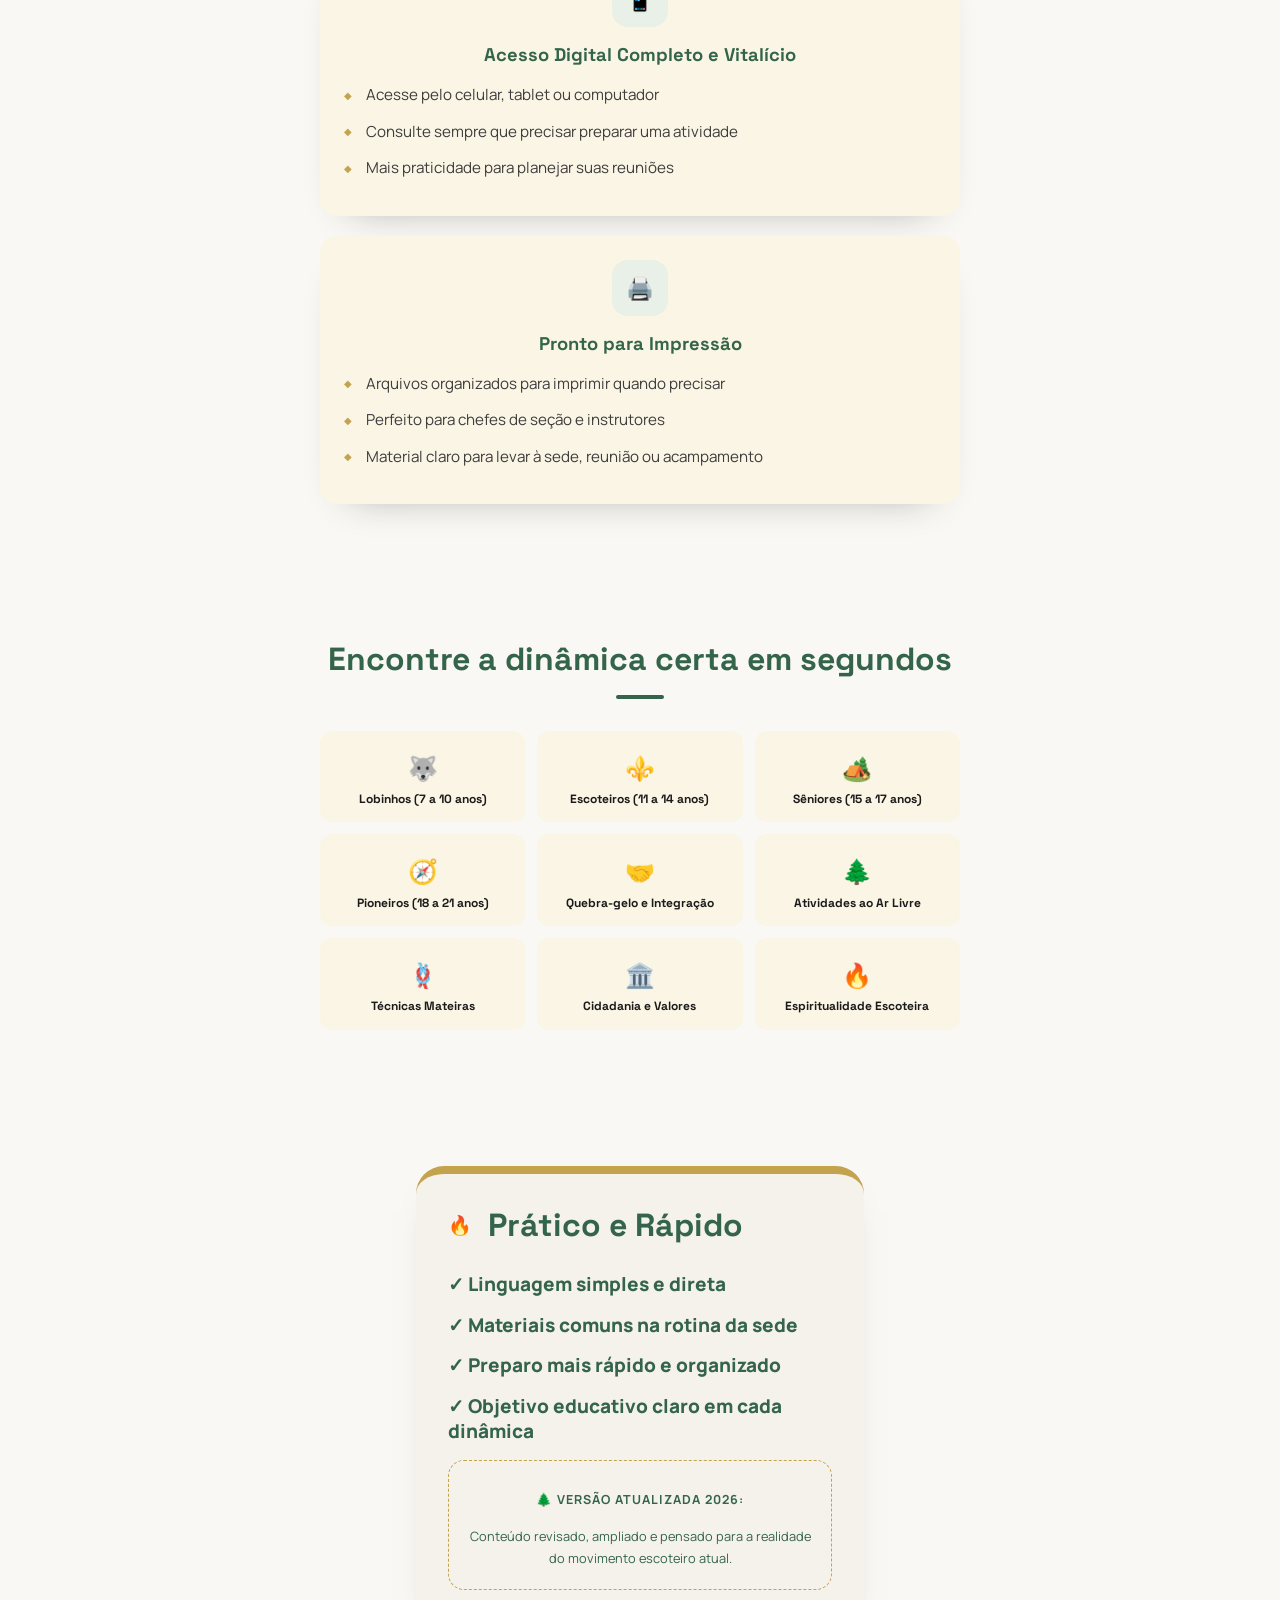
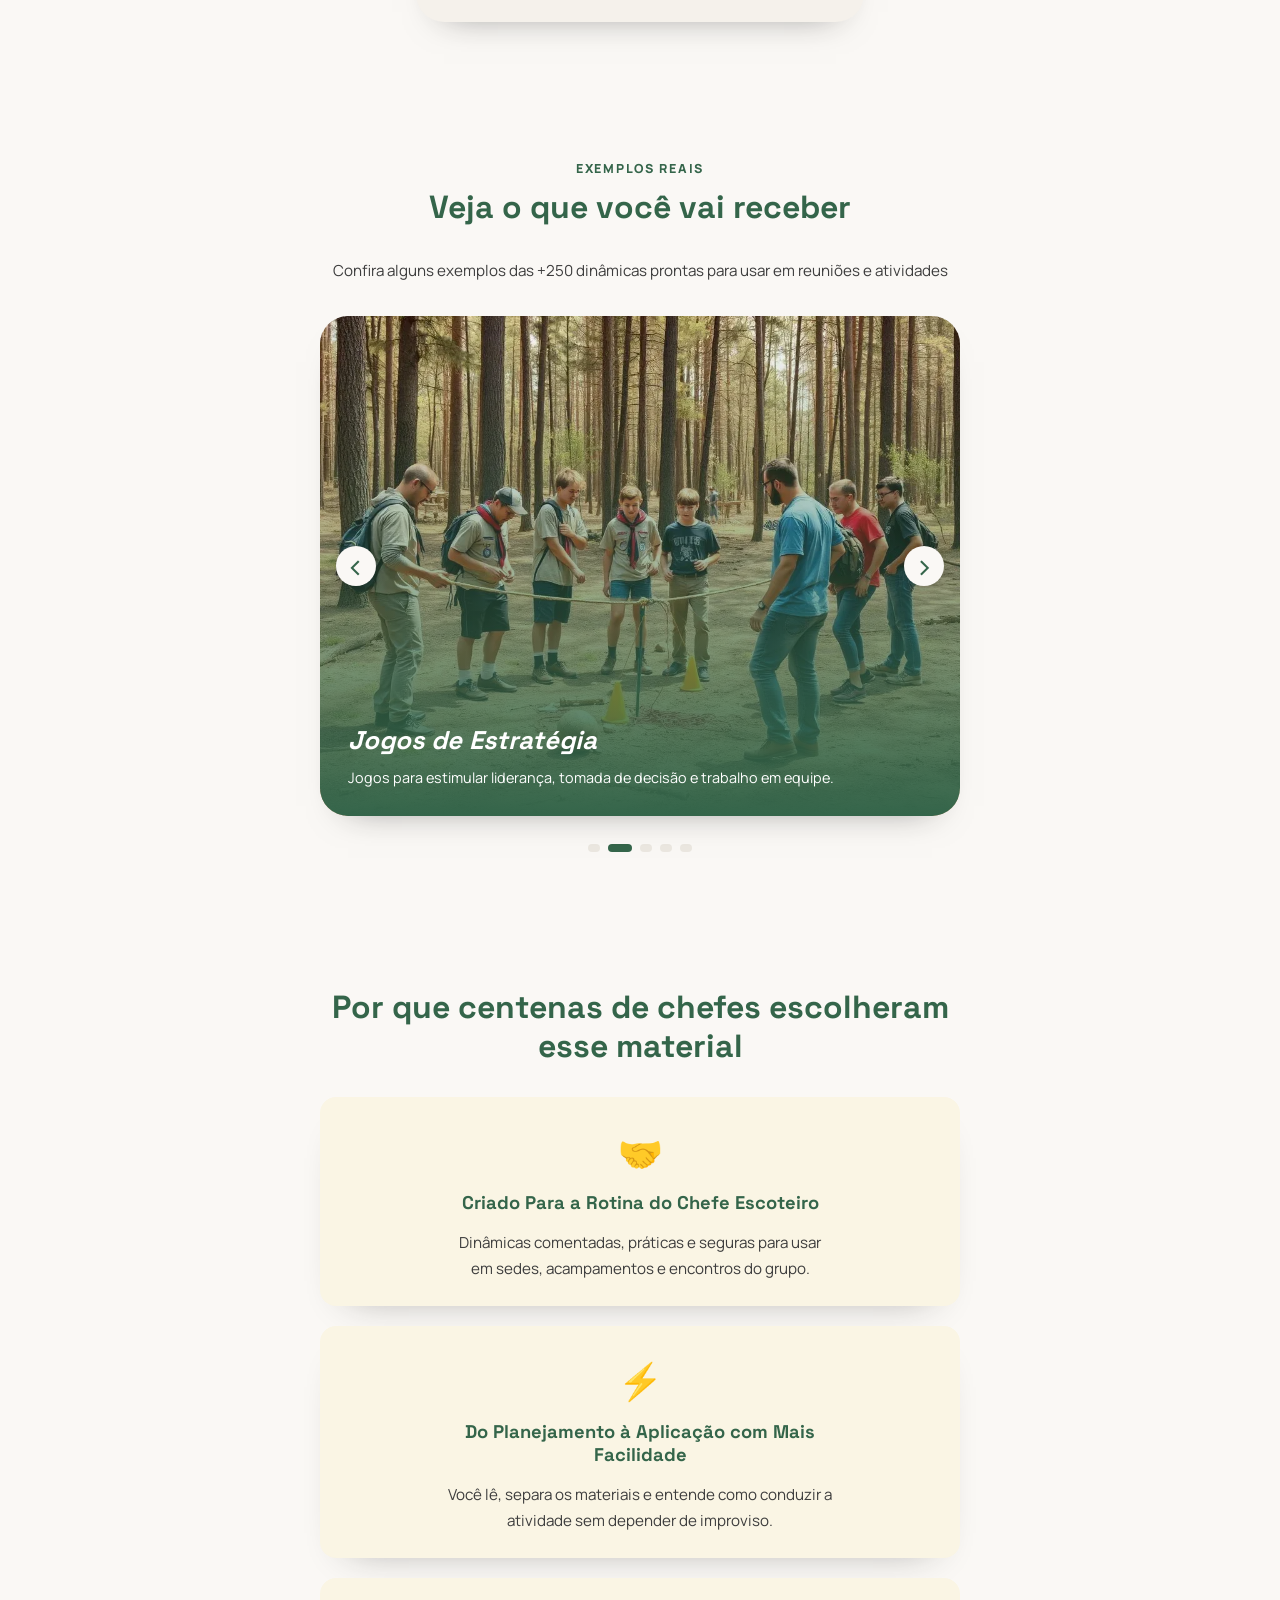
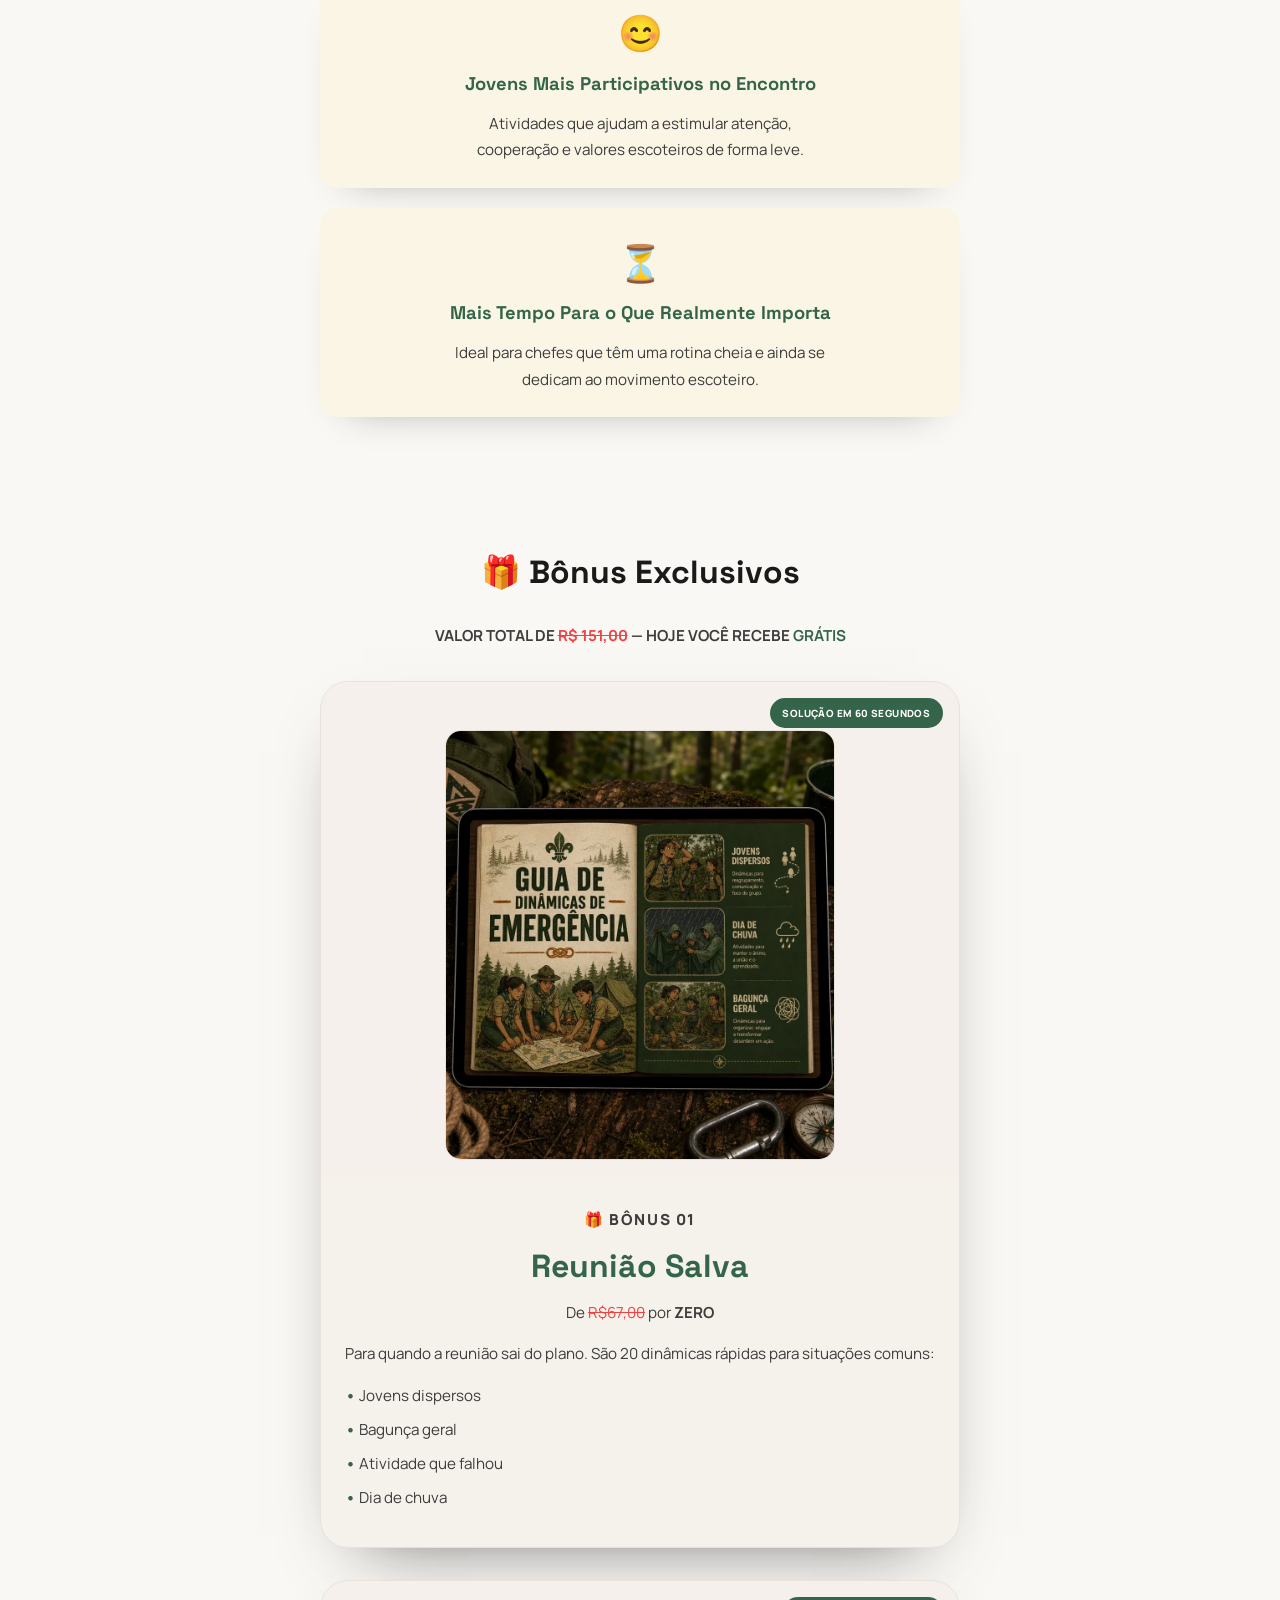
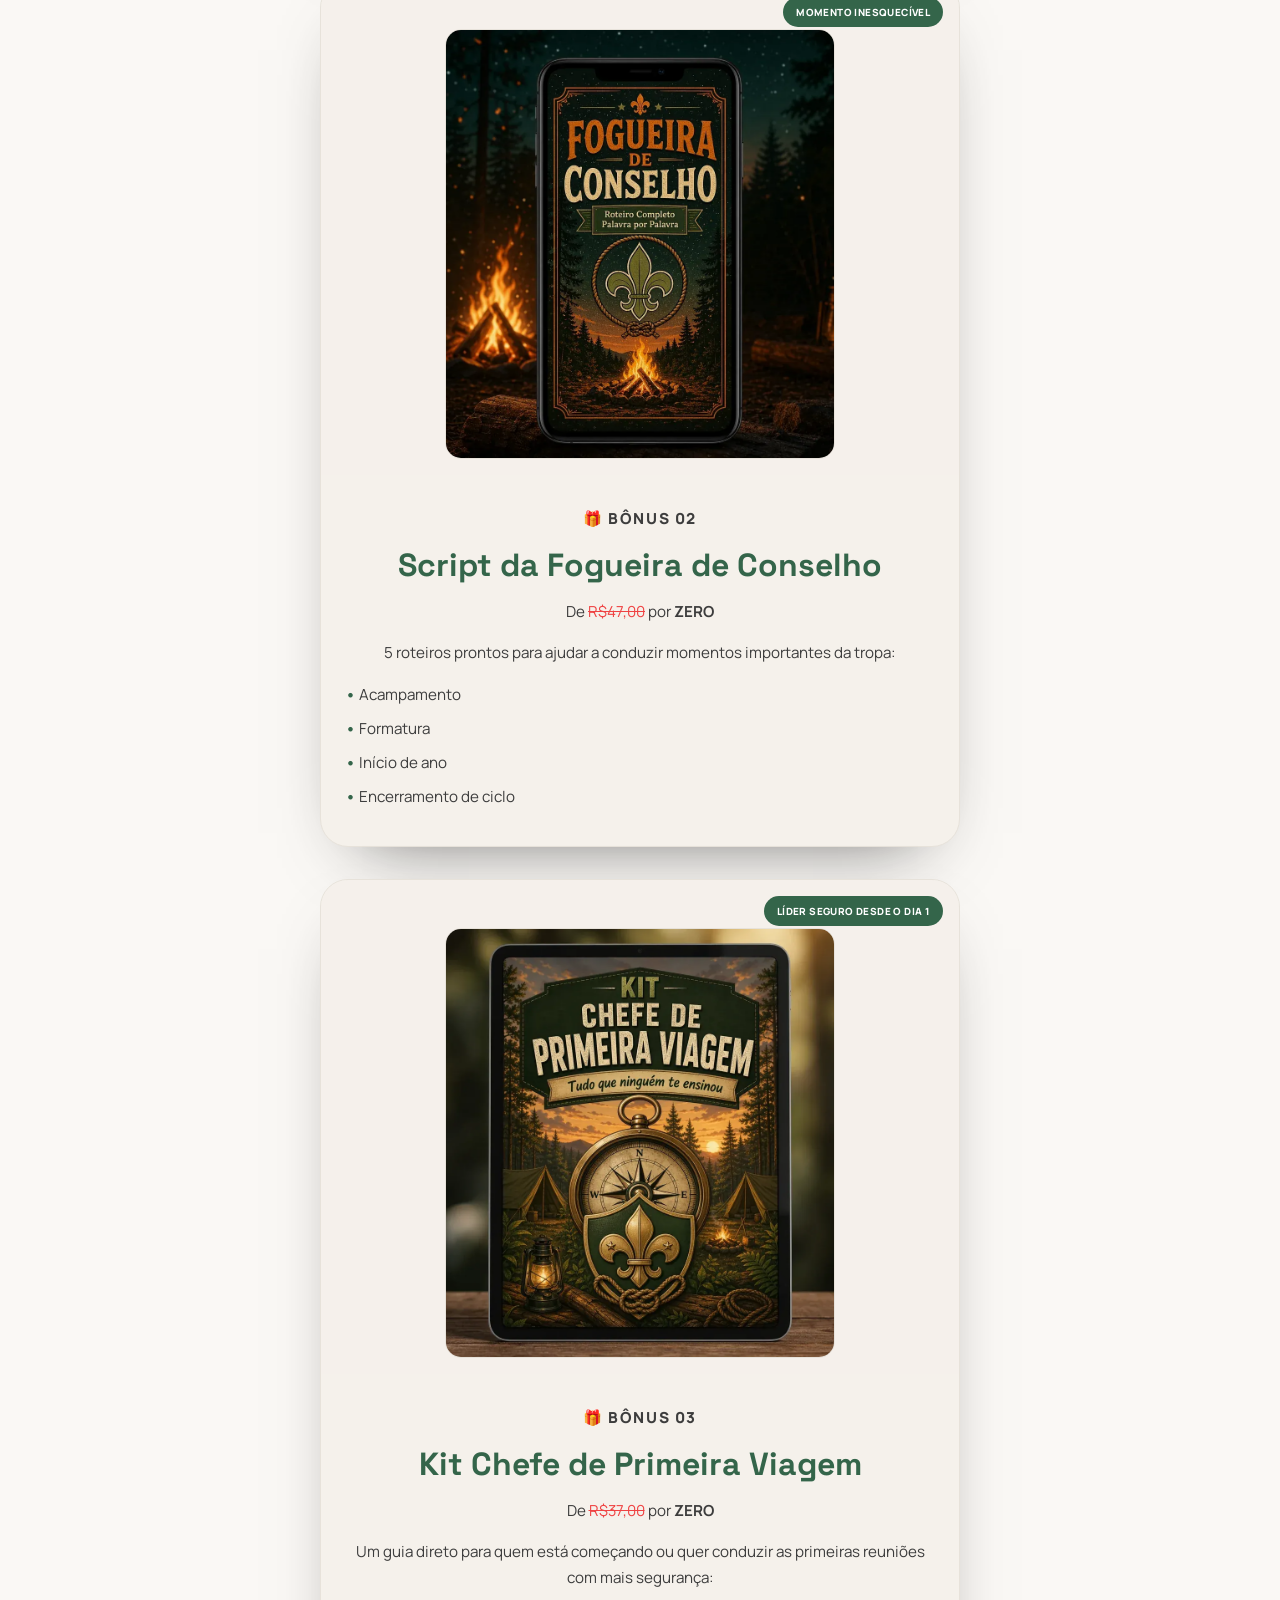
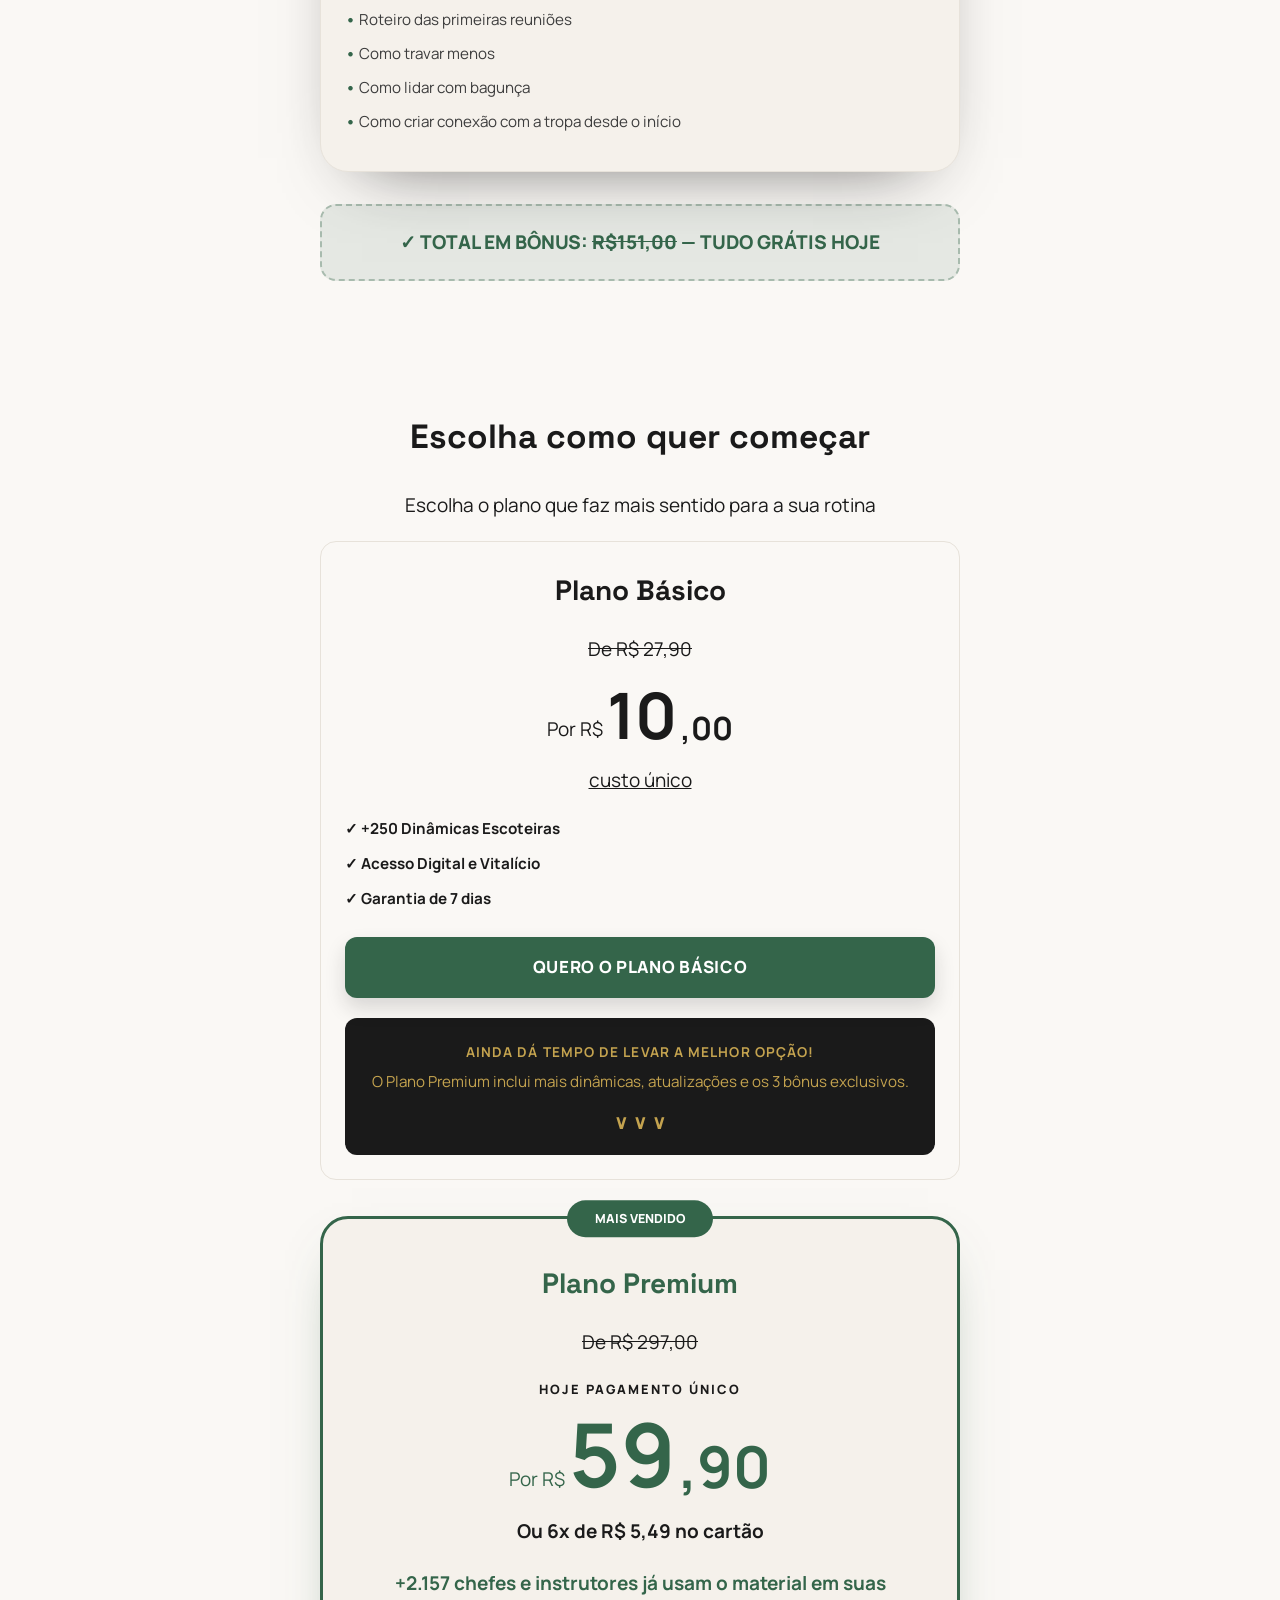
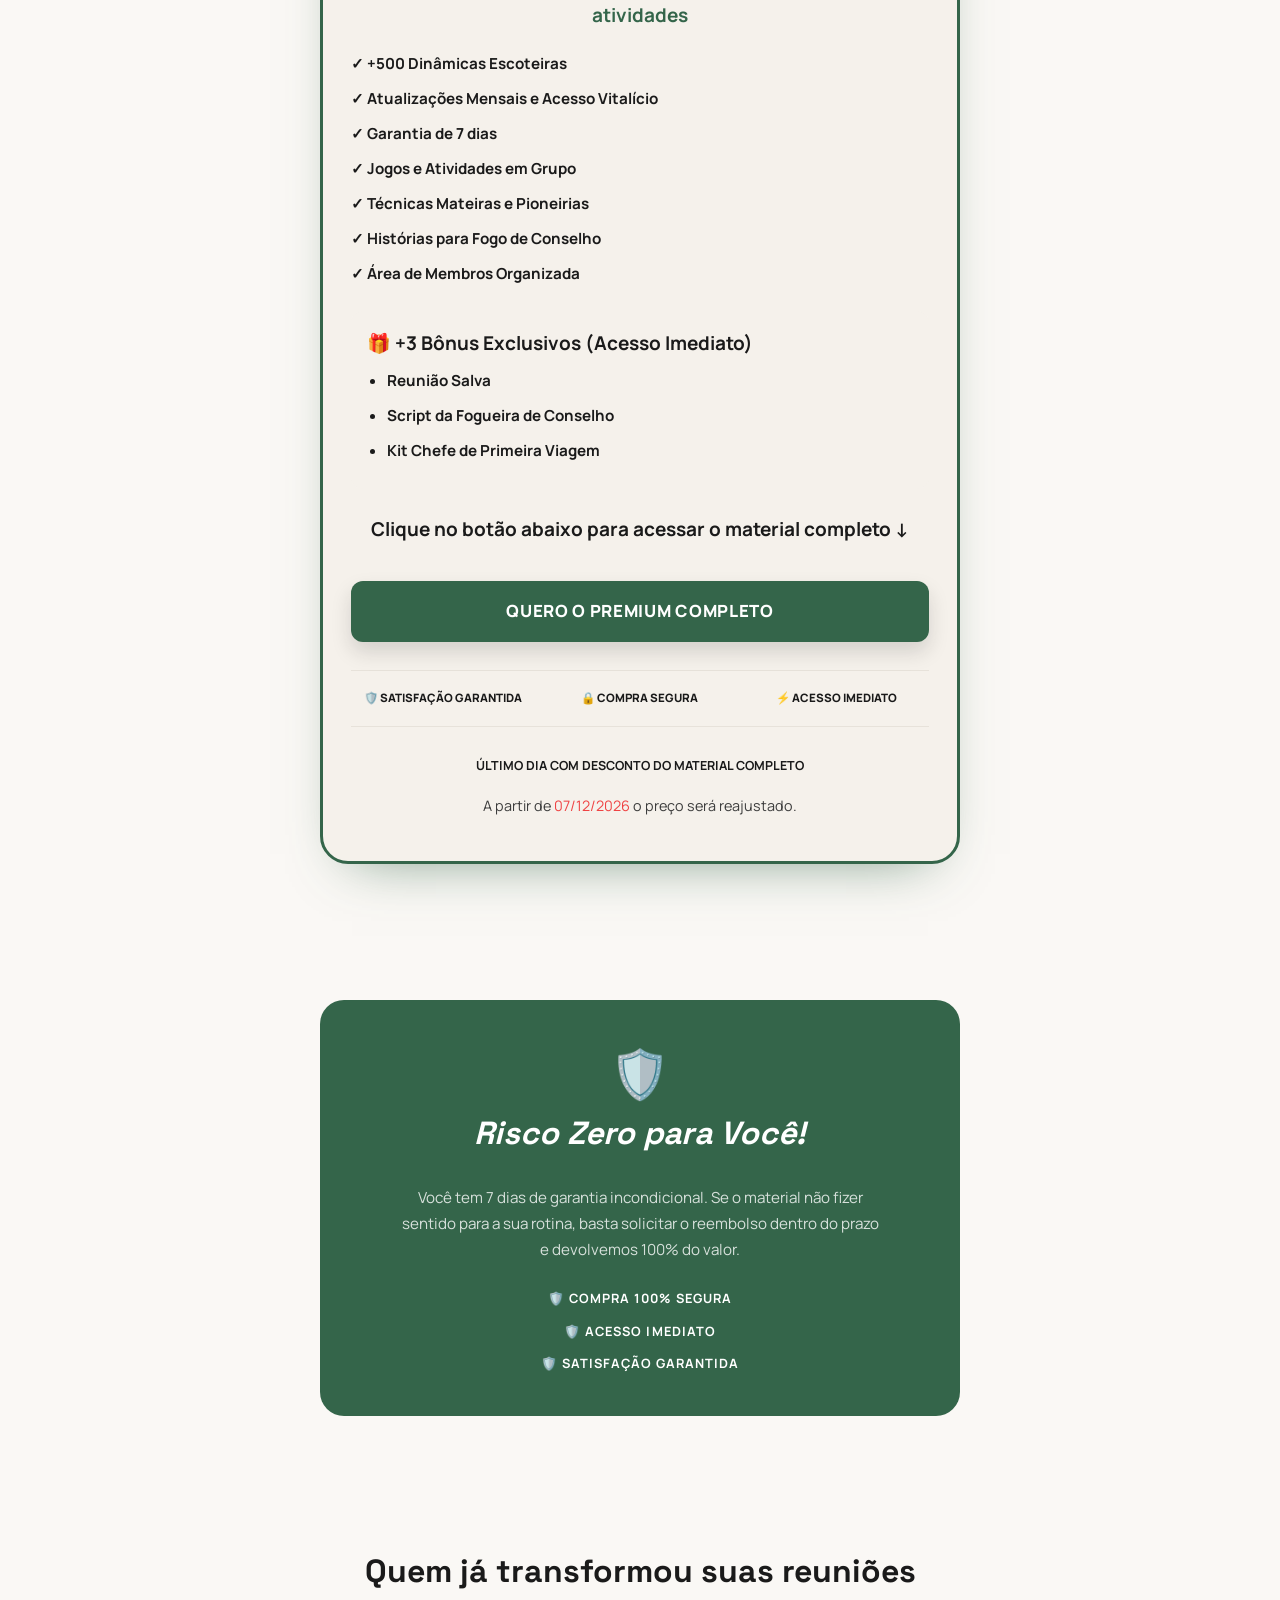
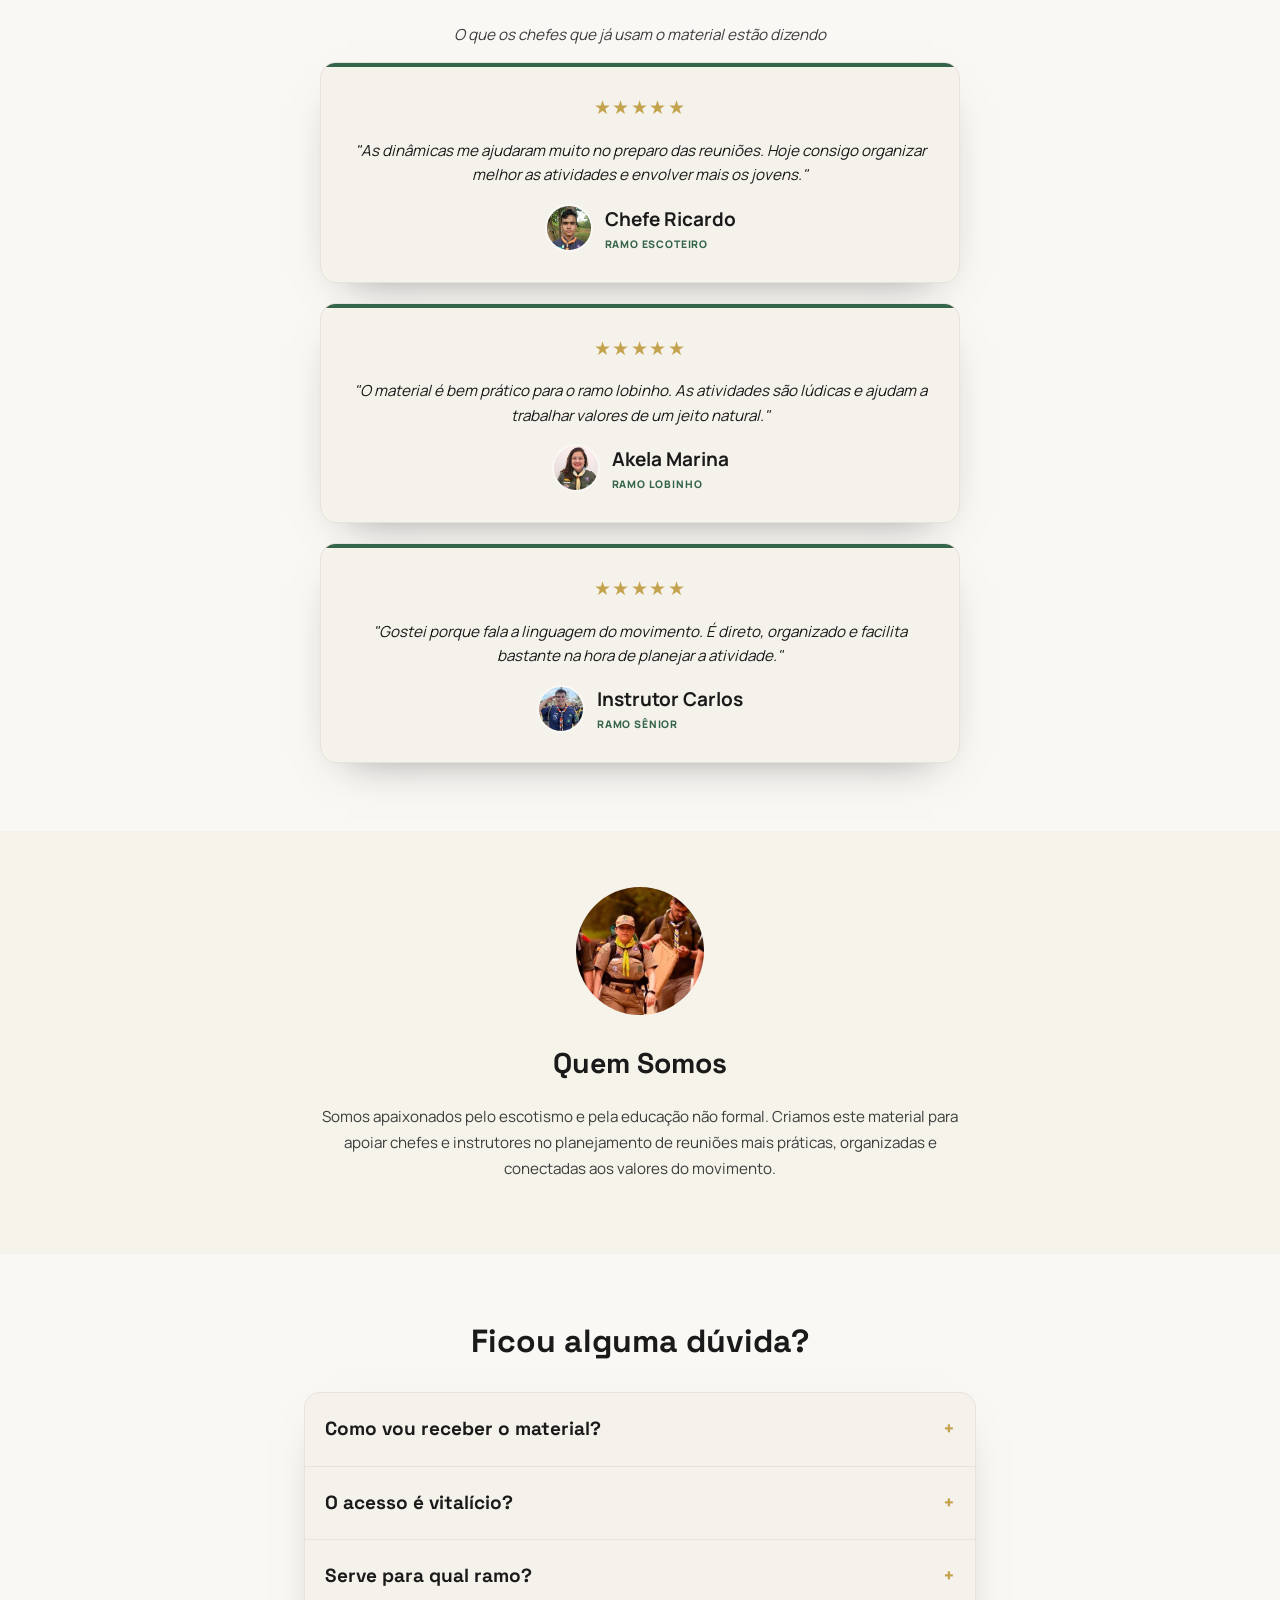
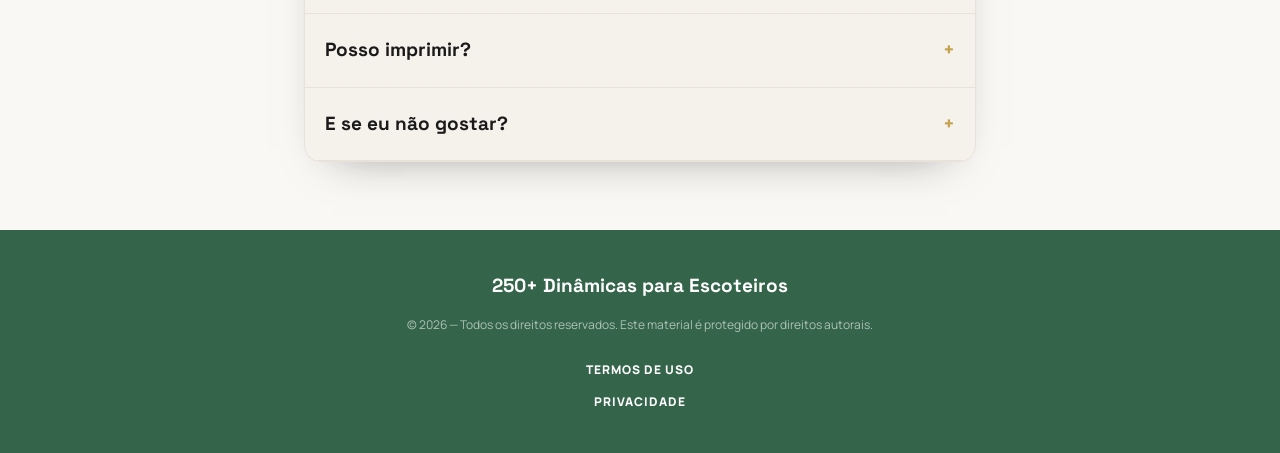
==== commit 7c2a6ada: "Add files via upload" ====
--- a/index.html.html
+++ b/index.html.html
@@ -12,6 +12,26 @@
     <meta property="og:type" content="website">
     <meta name="twitter:card" content="summary_large_image">
   </head>
+  
+  
+  
+<script>
+  window.pixelId = "69f16030196cbbf259878022";
+  var a = document.createElement("script");
+  a.setAttribute("async", "");
+  a.setAttribute("defer", "");
+  a.setAttribute("src", "https://cdn.utmify.com.br/scripts/pixel/pixel.js");
+  document.head.appendChild(a);
+</script>
+
+<script
+  src="https://cdn.utmify.com.br/scripts/utms/latest.js"
+  data-utmify-prevent-xcod-sck
+  data-utmify-prevent-subids
+  async
+  defer
+></script>
+
   <body>
     <div class="urgency-bar">OFERTA VÁLIDA SOMENTE HOJE - <span data-today=""></span></div>
 
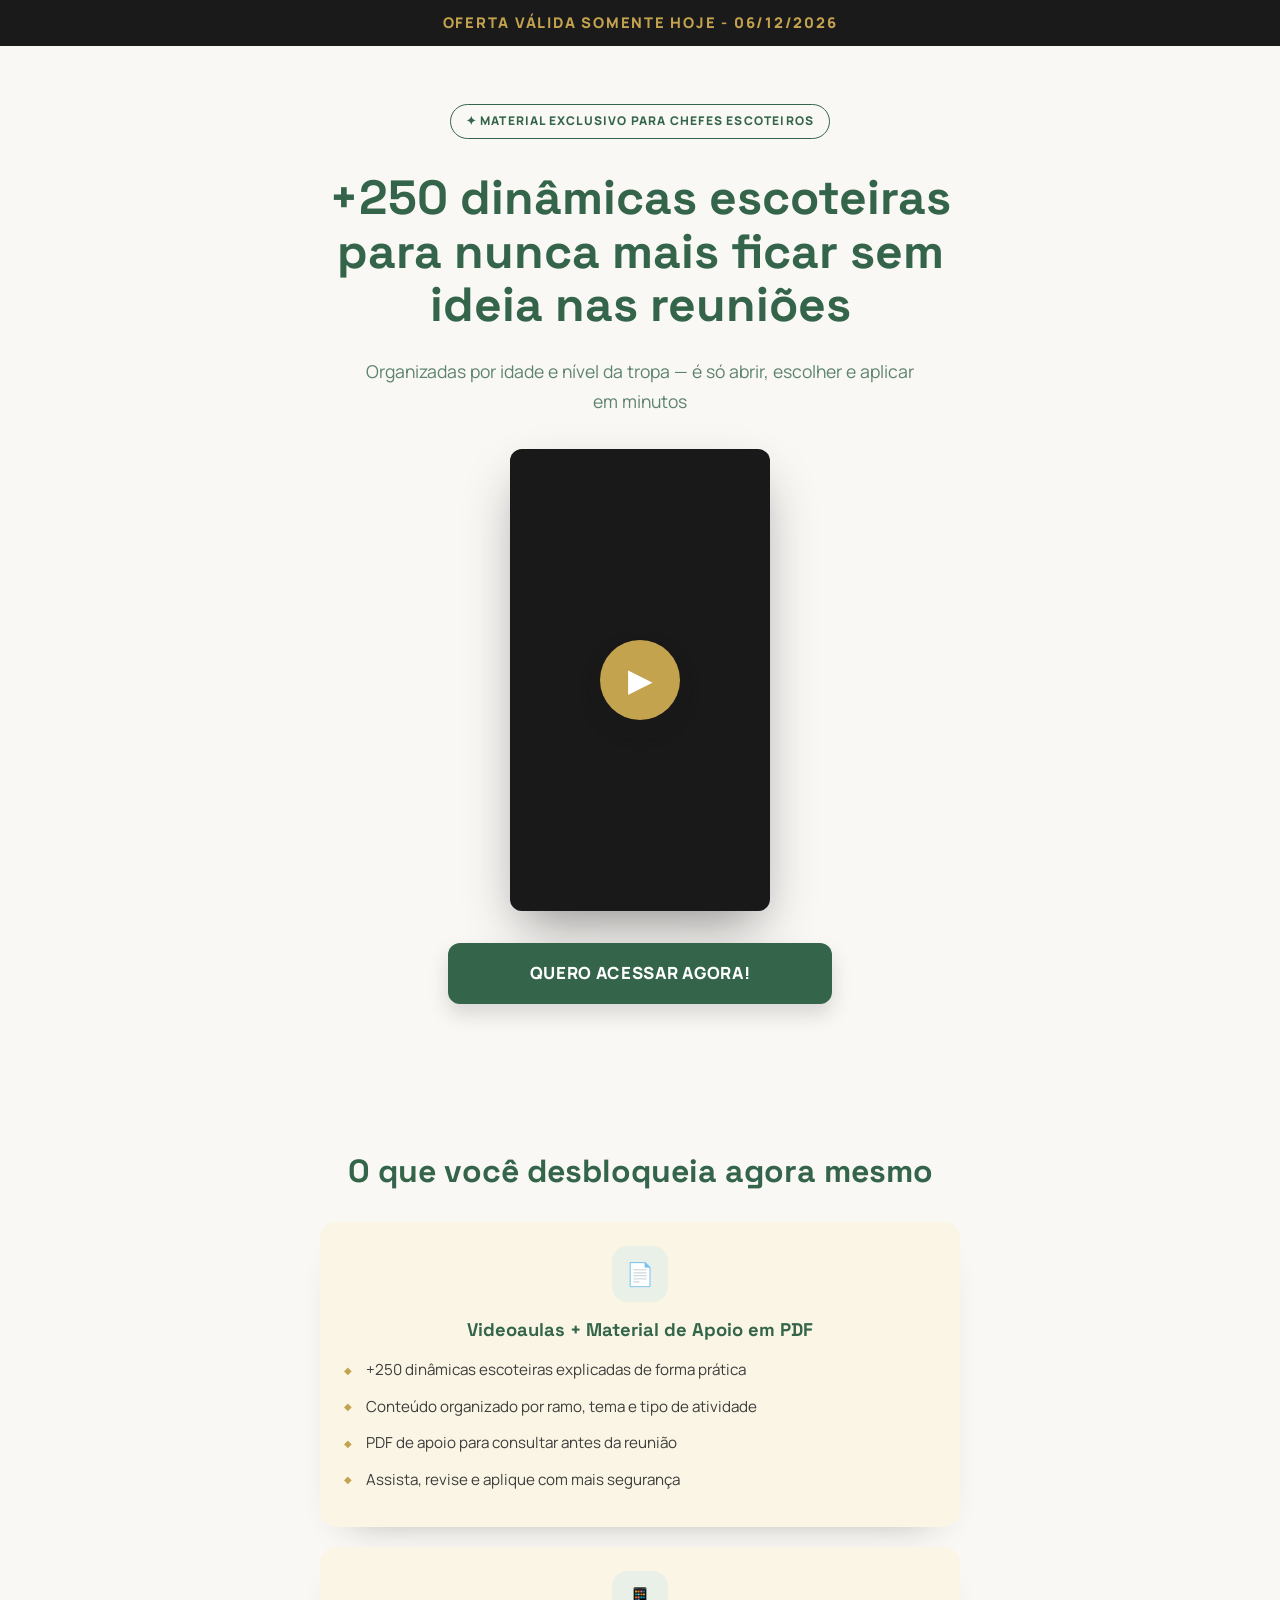
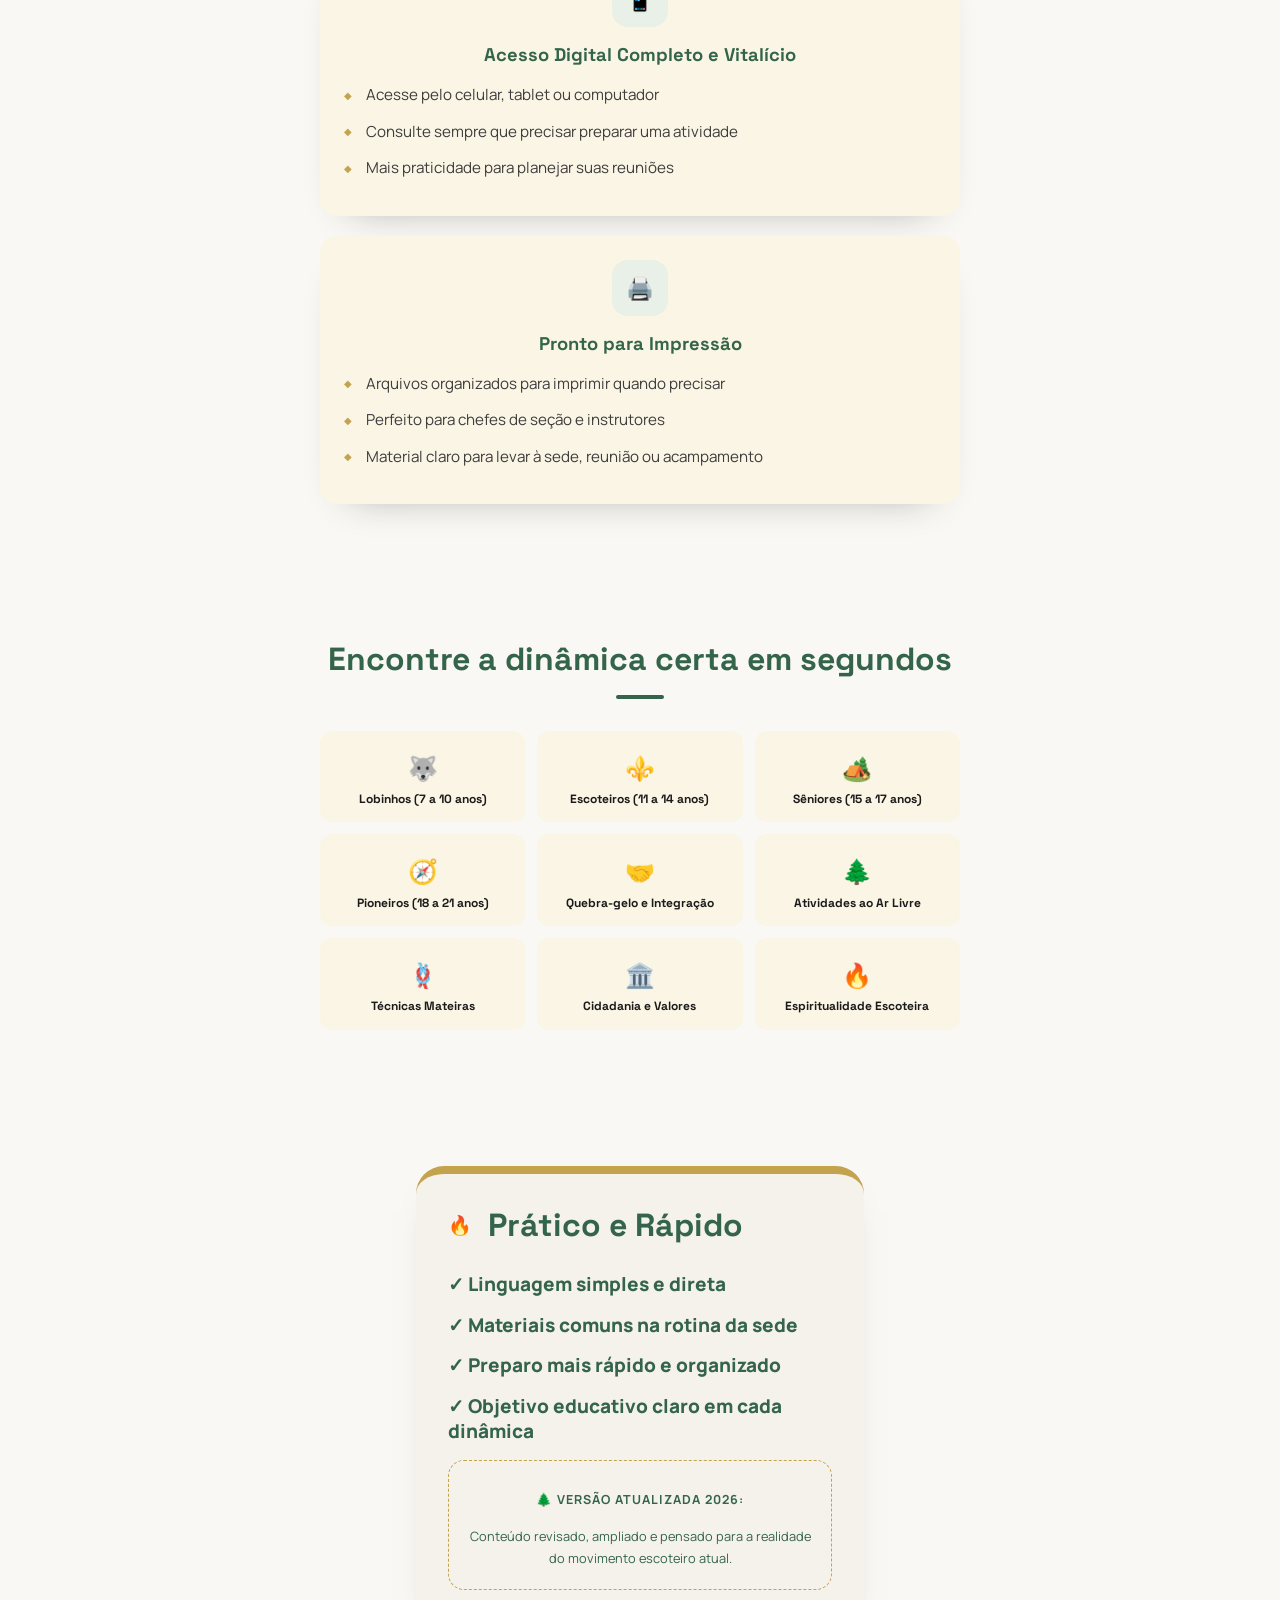
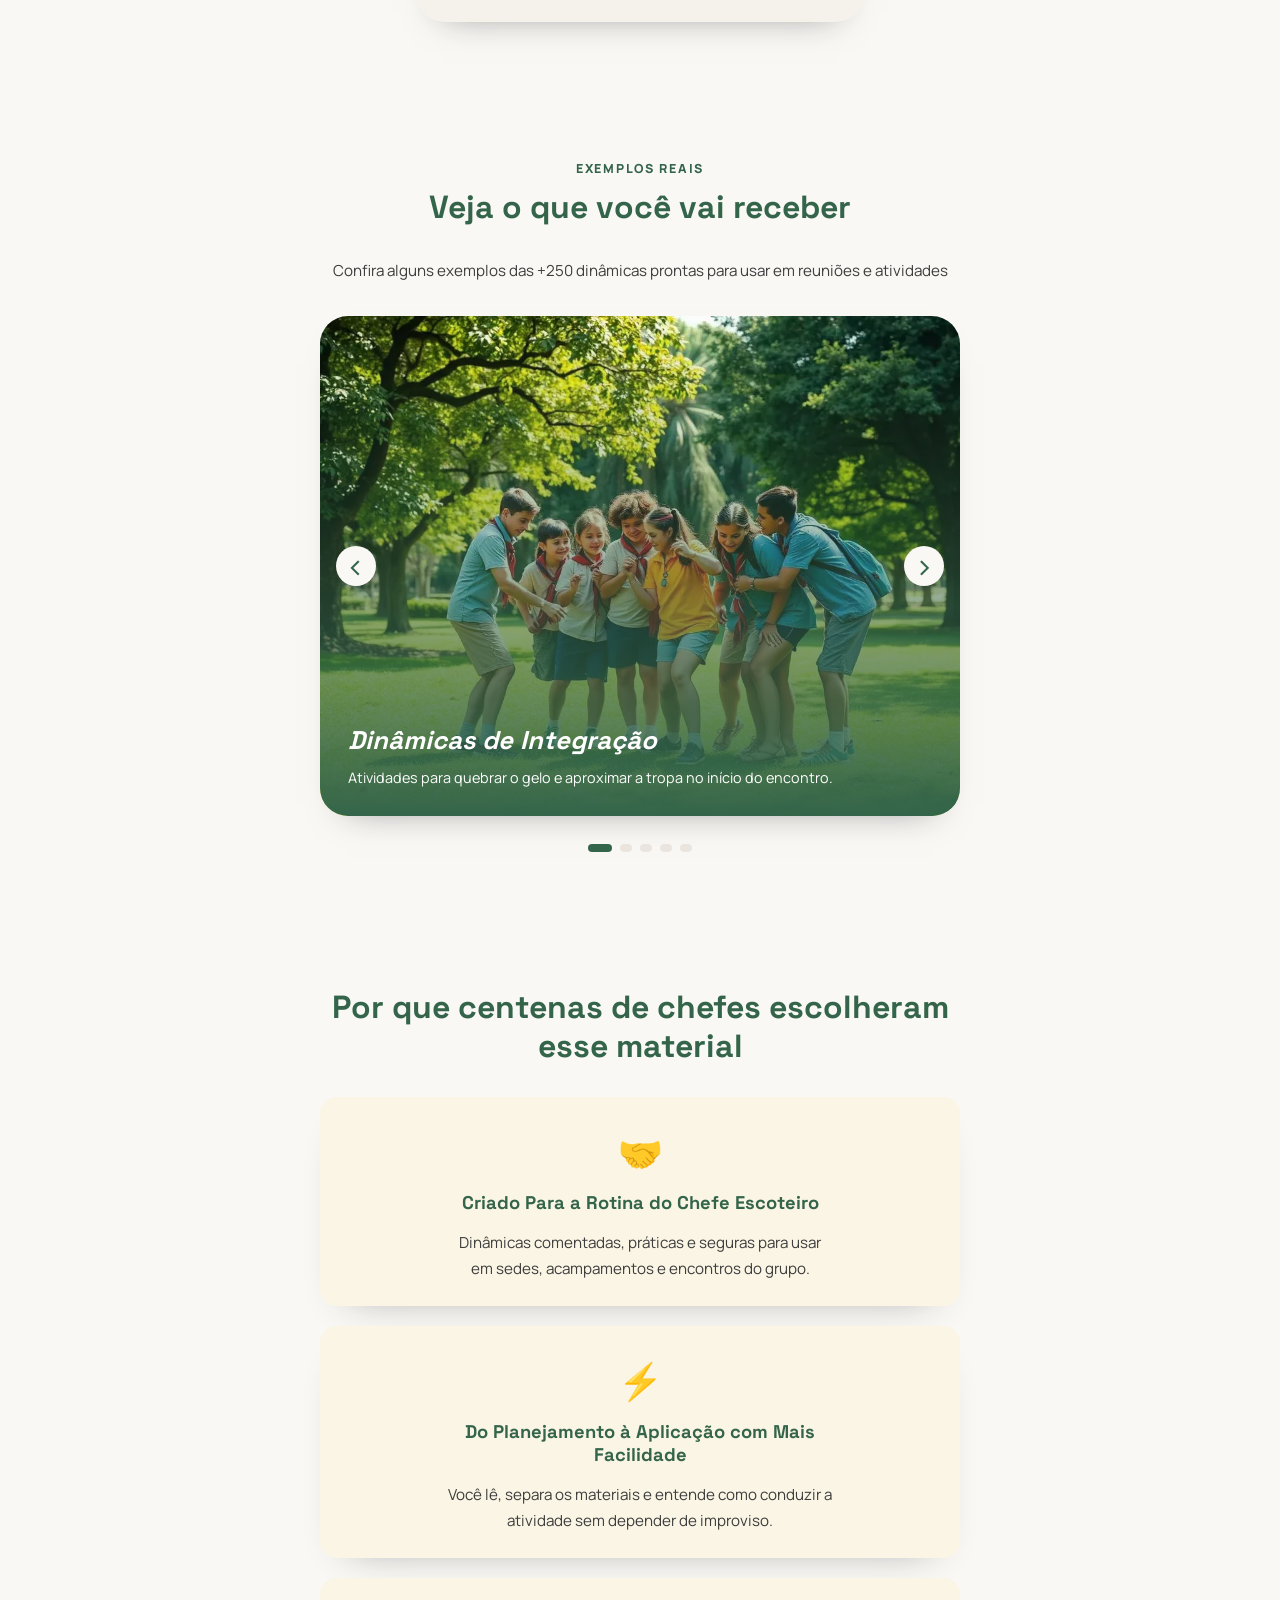
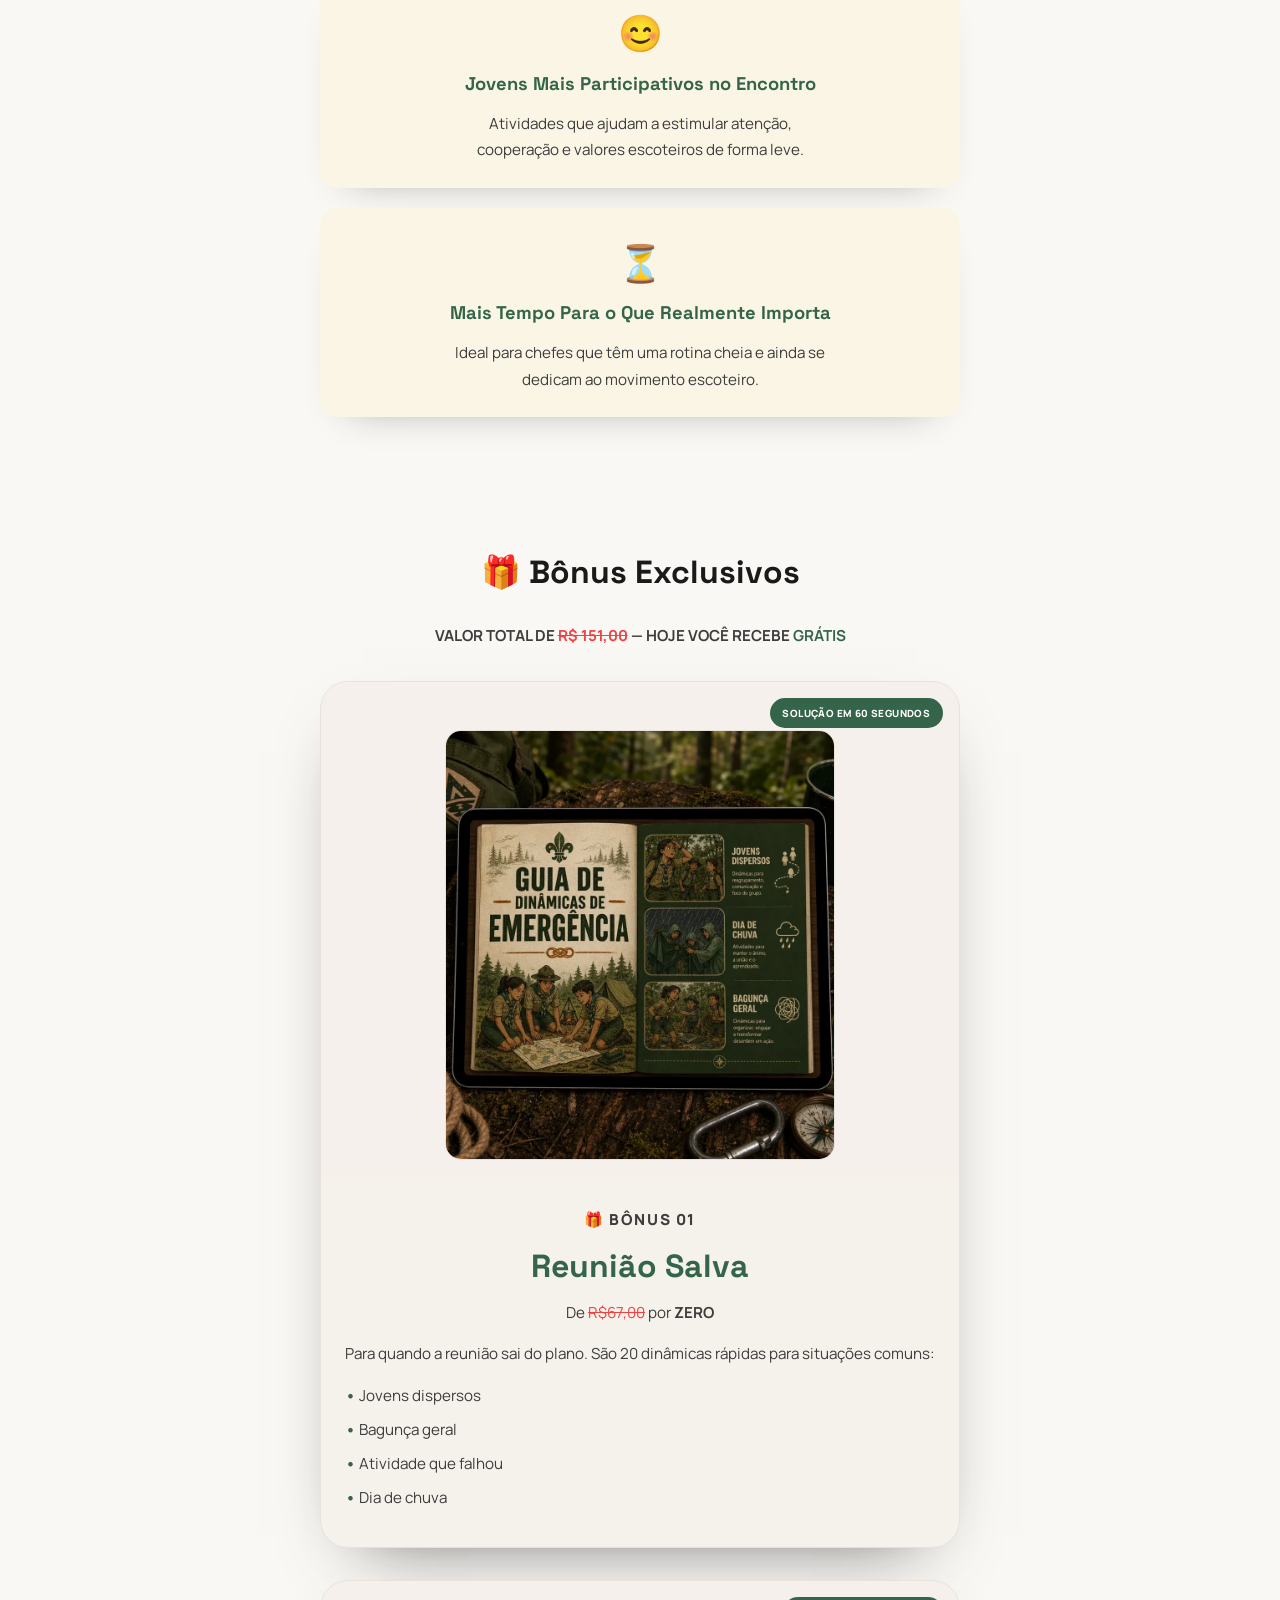
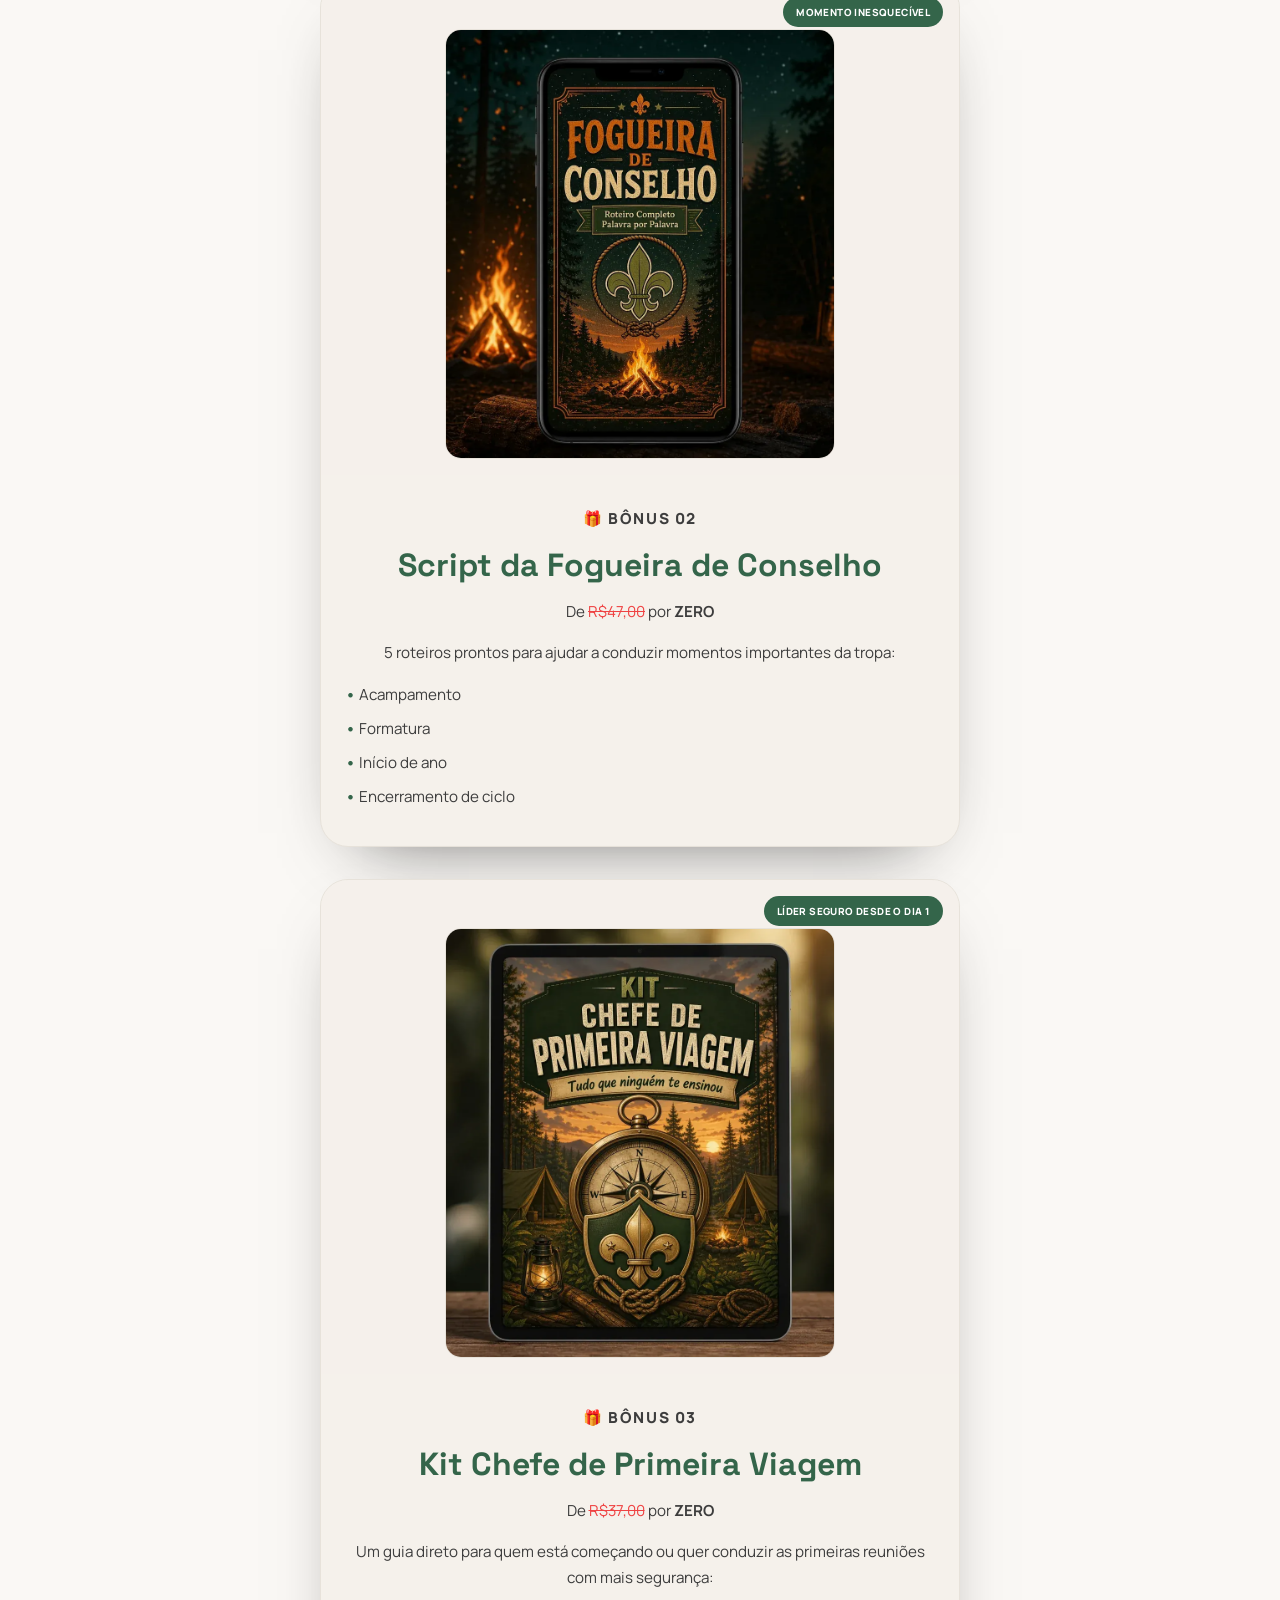
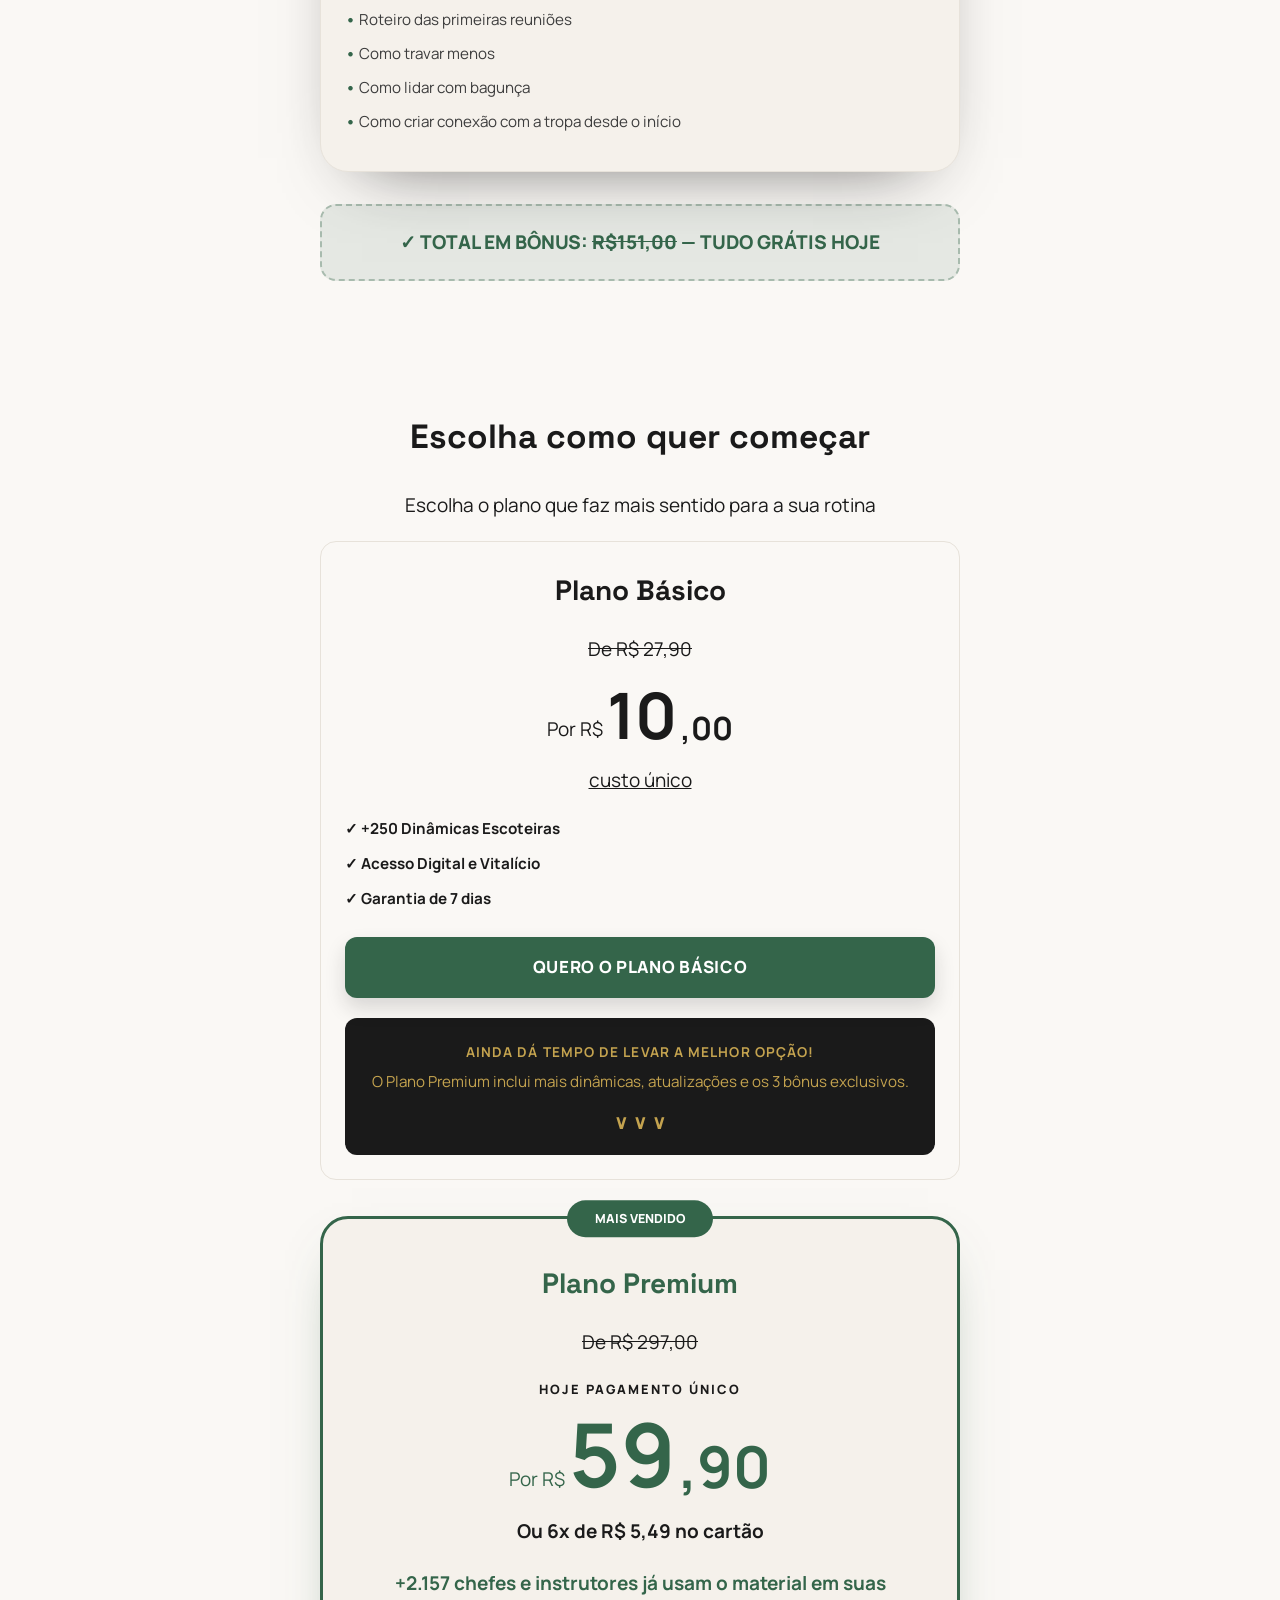
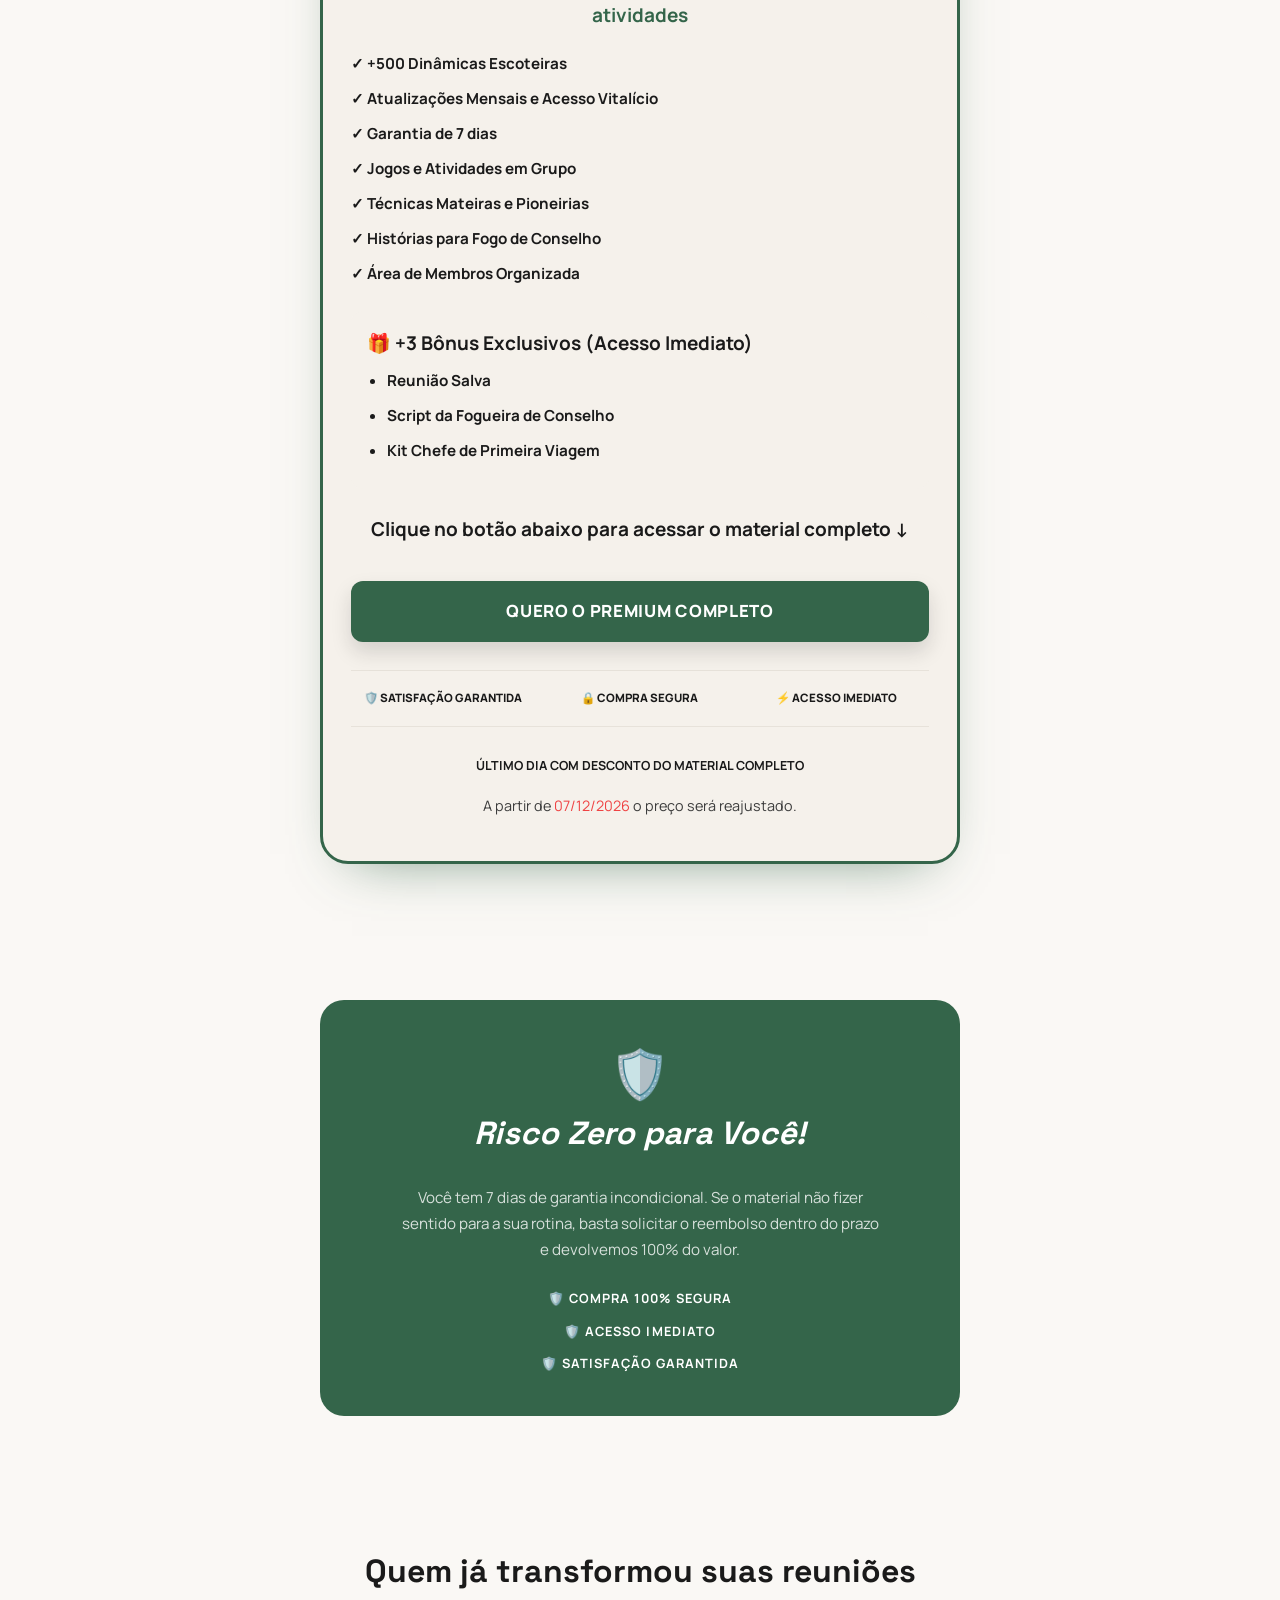
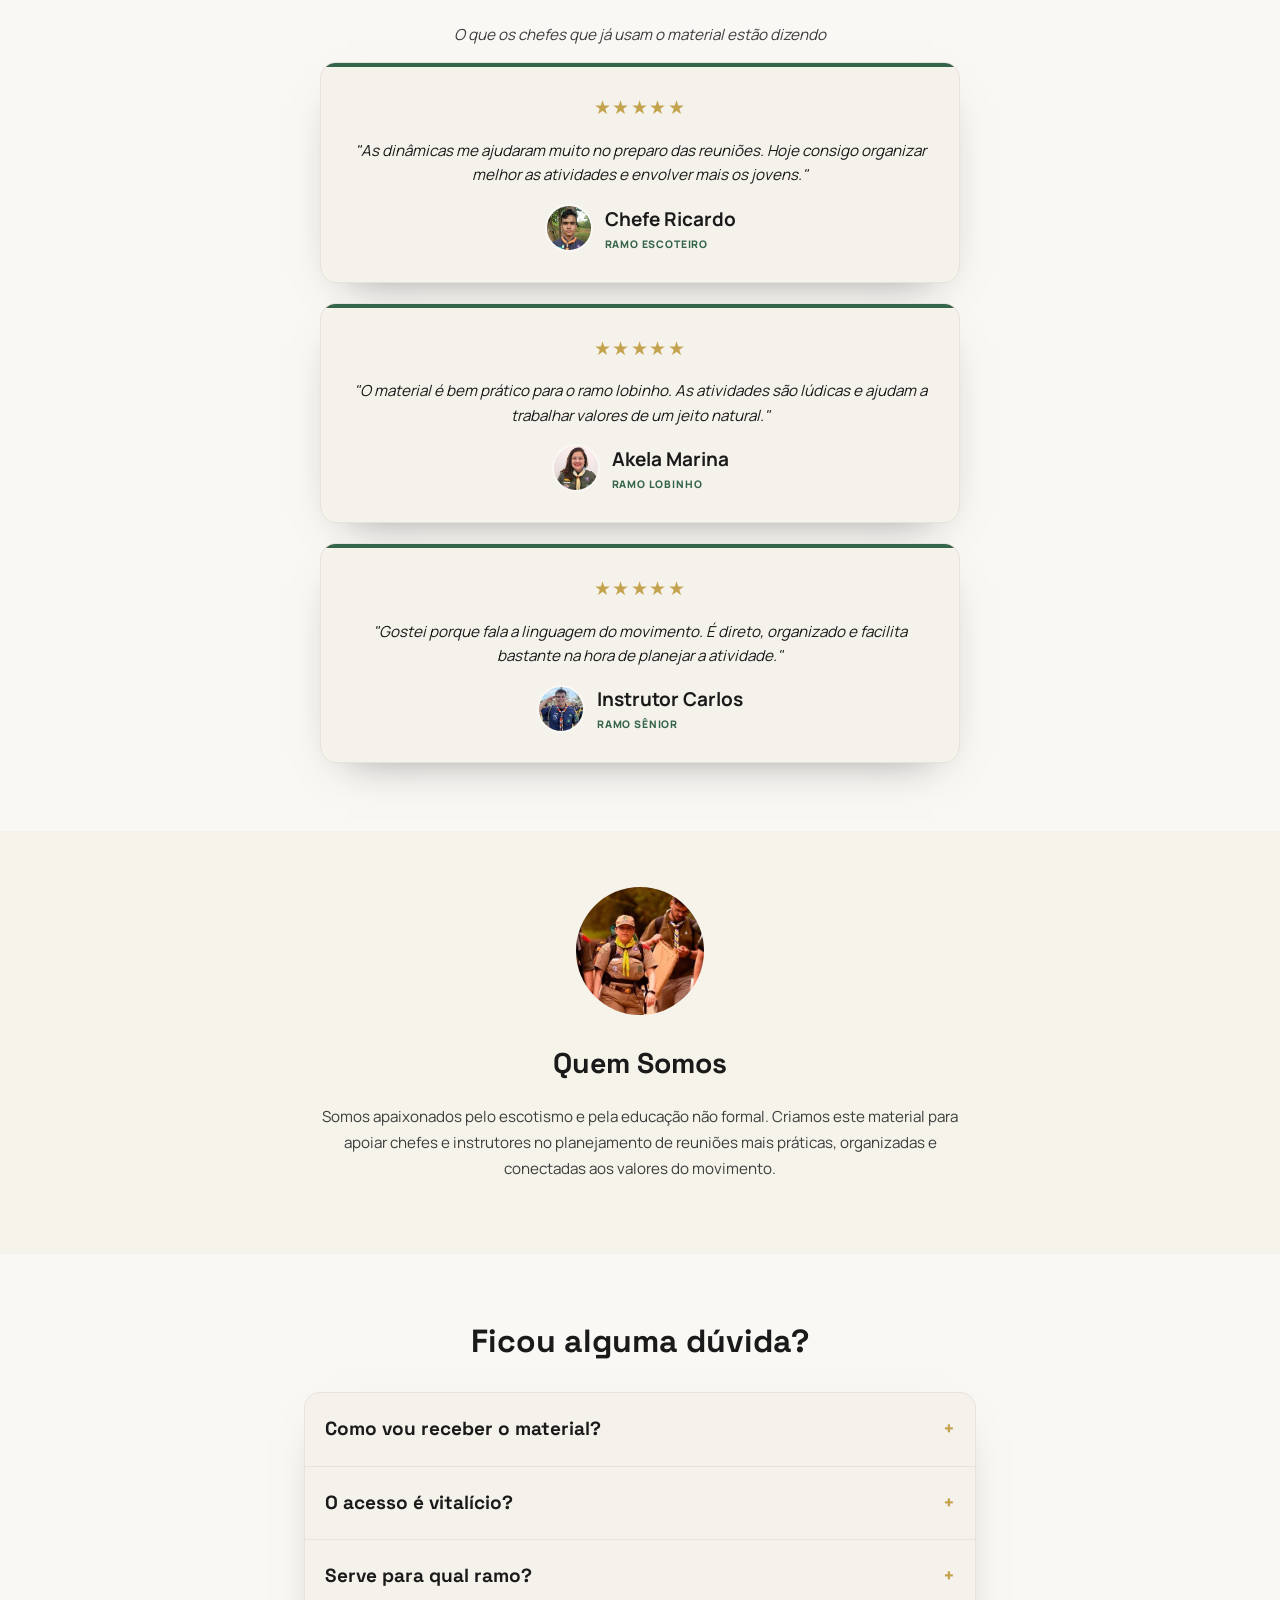
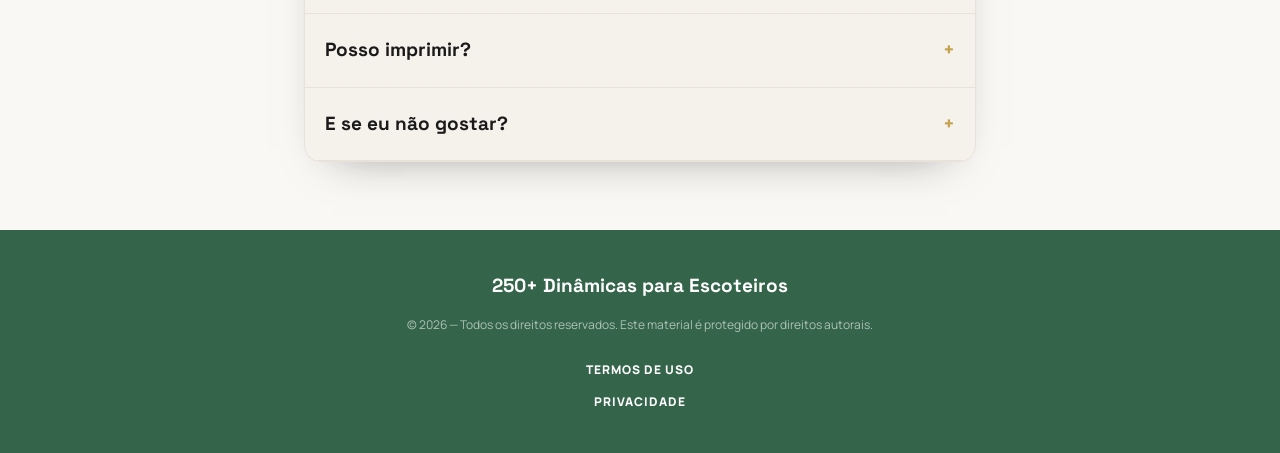
==== commit f25c6665: "Add files via upload" ====
--- a/index.html.html
+++ b/index.html.html
@@ -16,14 +16,13 @@
   
   
 <script>
-  window.pixelId = "69f16030196cbbf259878022";
+  window.pixelId = "69f2ceb077142229b08f01a9";
   var a = document.createElement("script");
   a.setAttribute("async", "");
   a.setAttribute("defer", "");
   a.setAttribute("src", "https://cdn.utmify.com.br/scripts/pixel/pixel.js");
   document.head.appendChild(a);
 </script>
-
 <script
   src="https://cdn.utmify.com.br/scripts/utms/latest.js"
   data-utmify-prevent-xcod-sck
